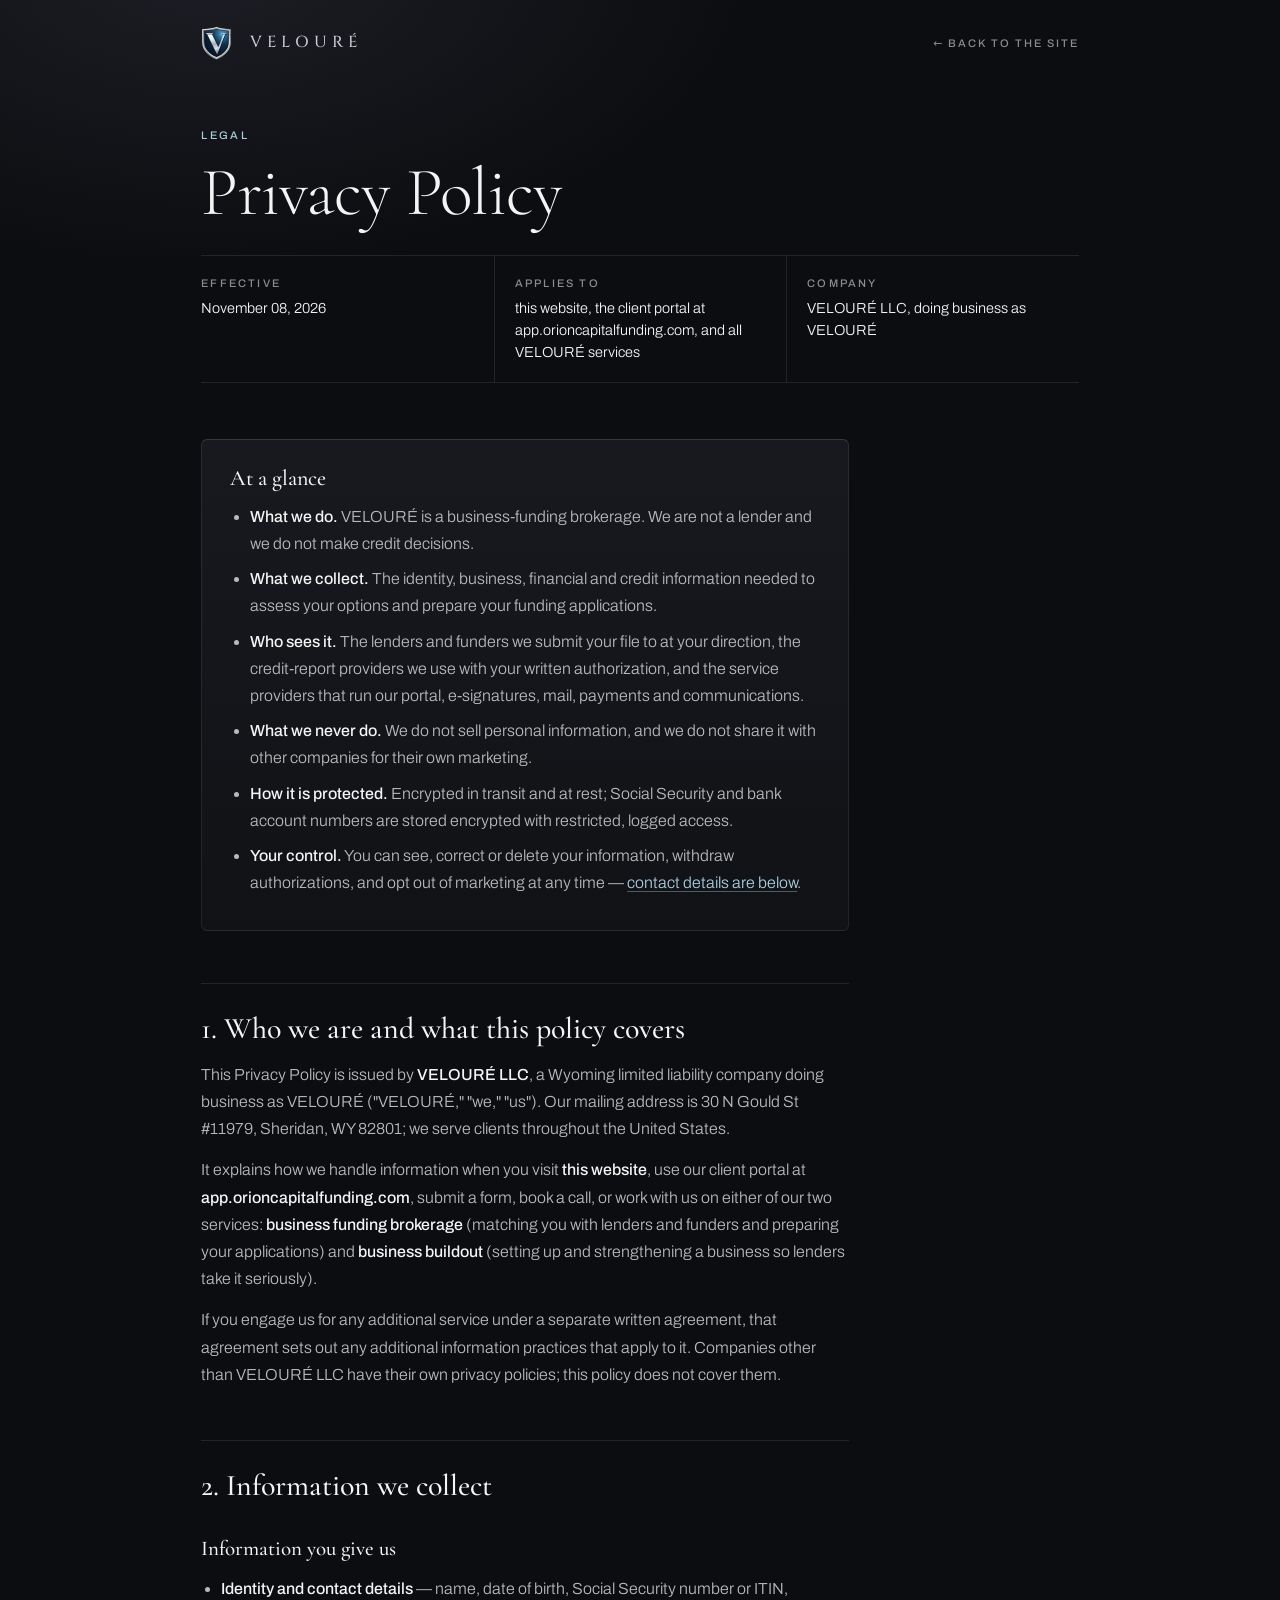
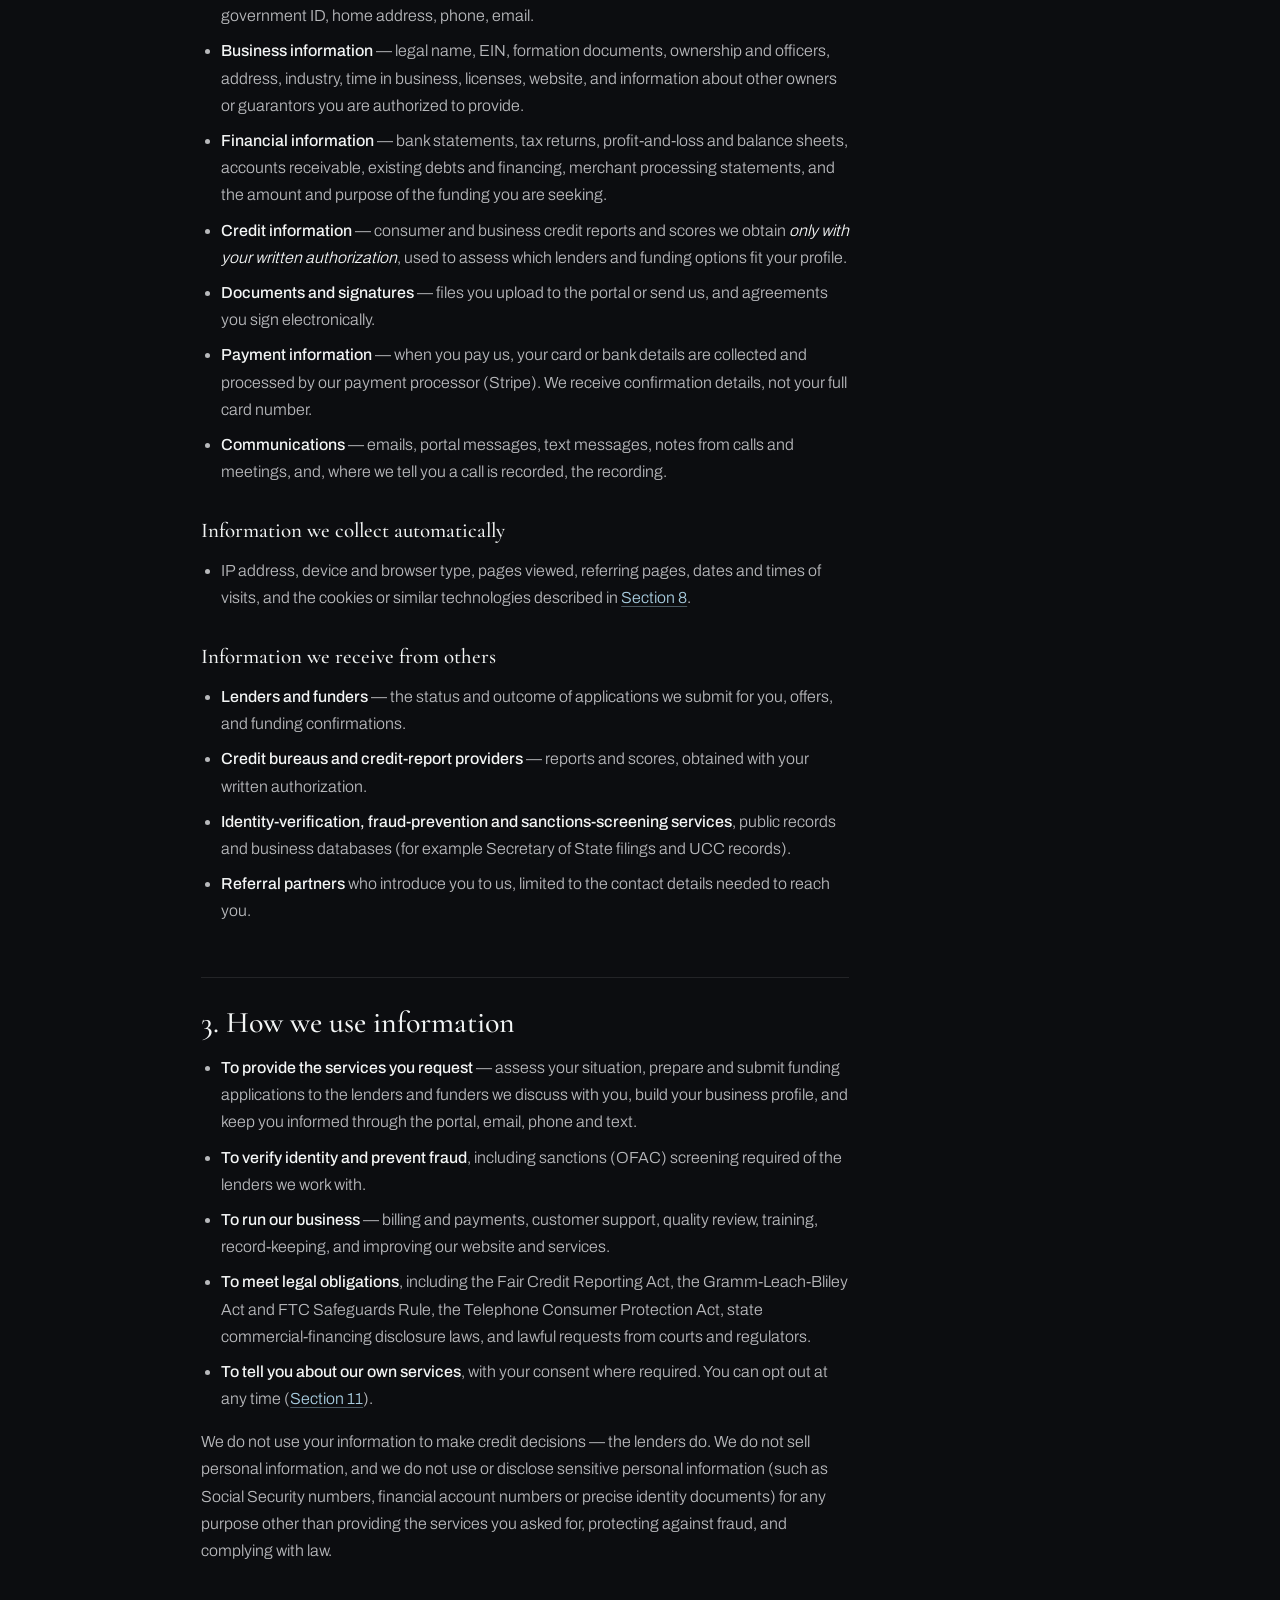
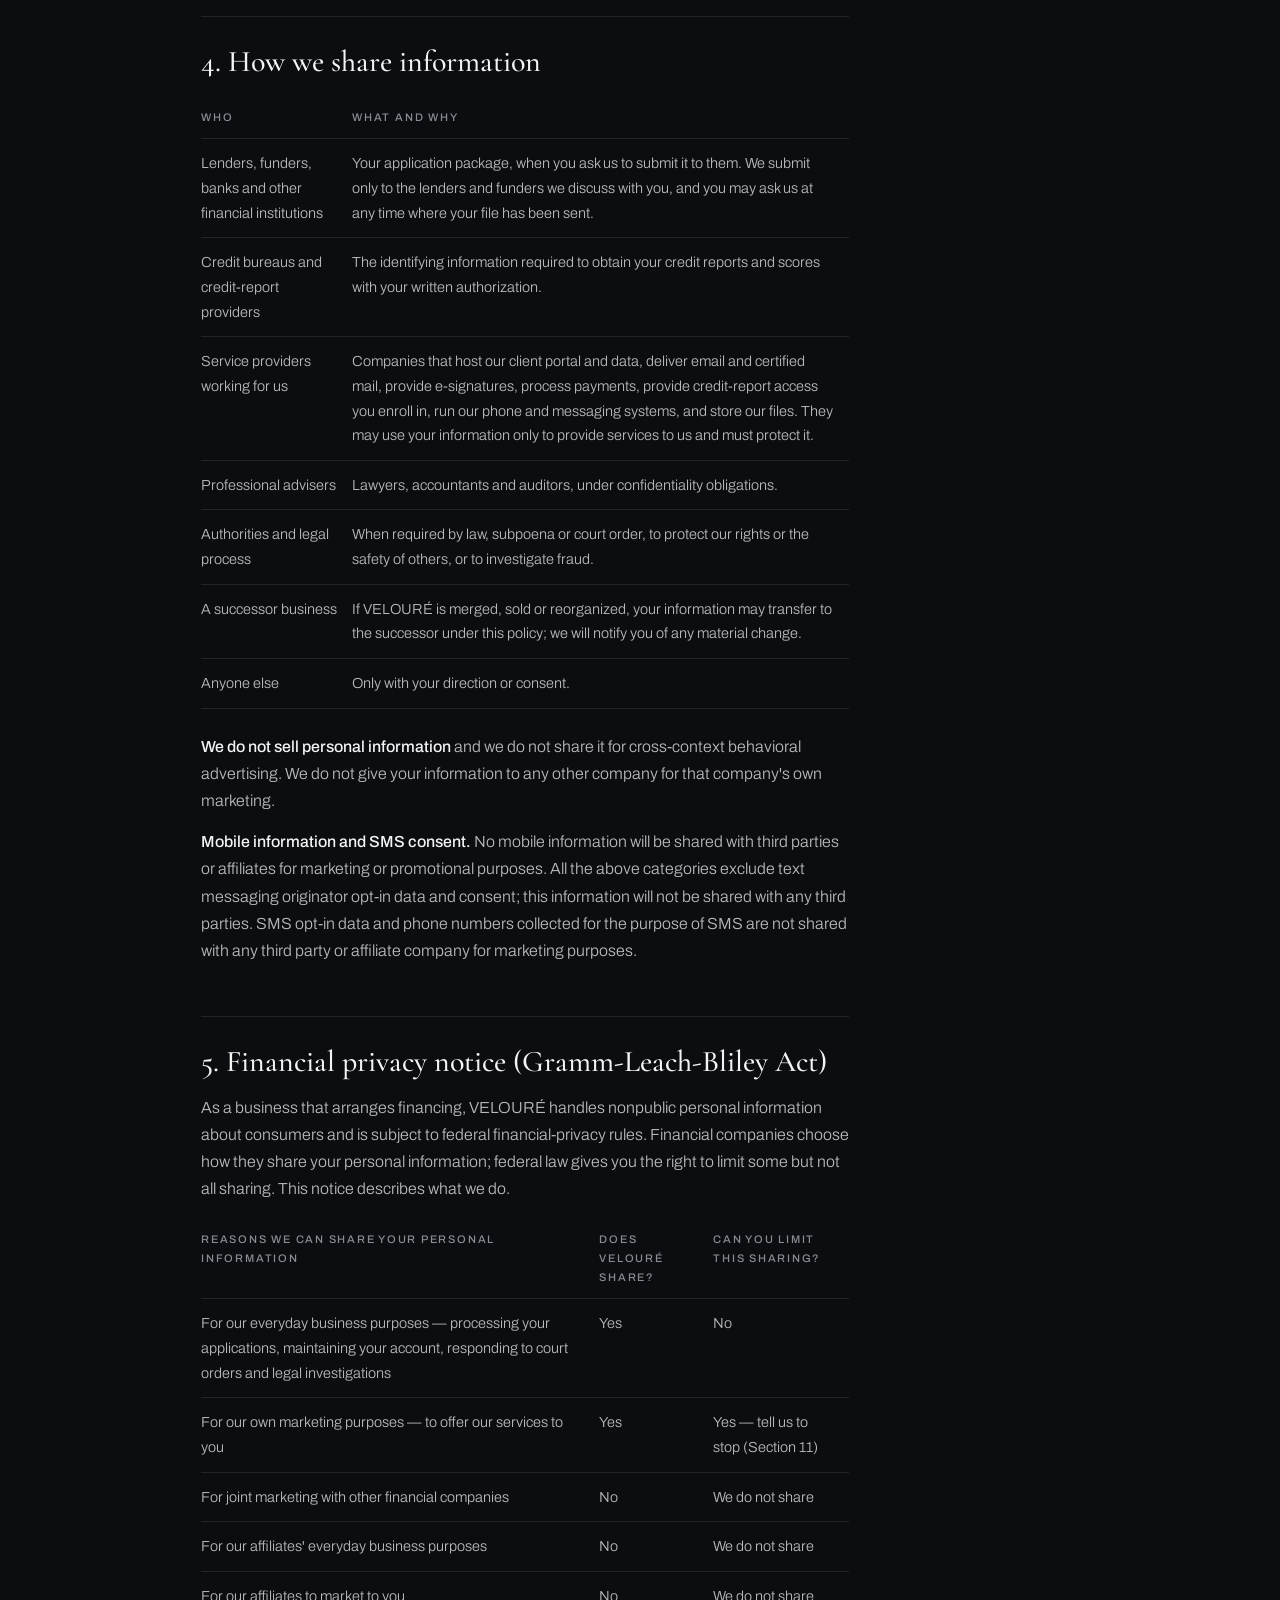
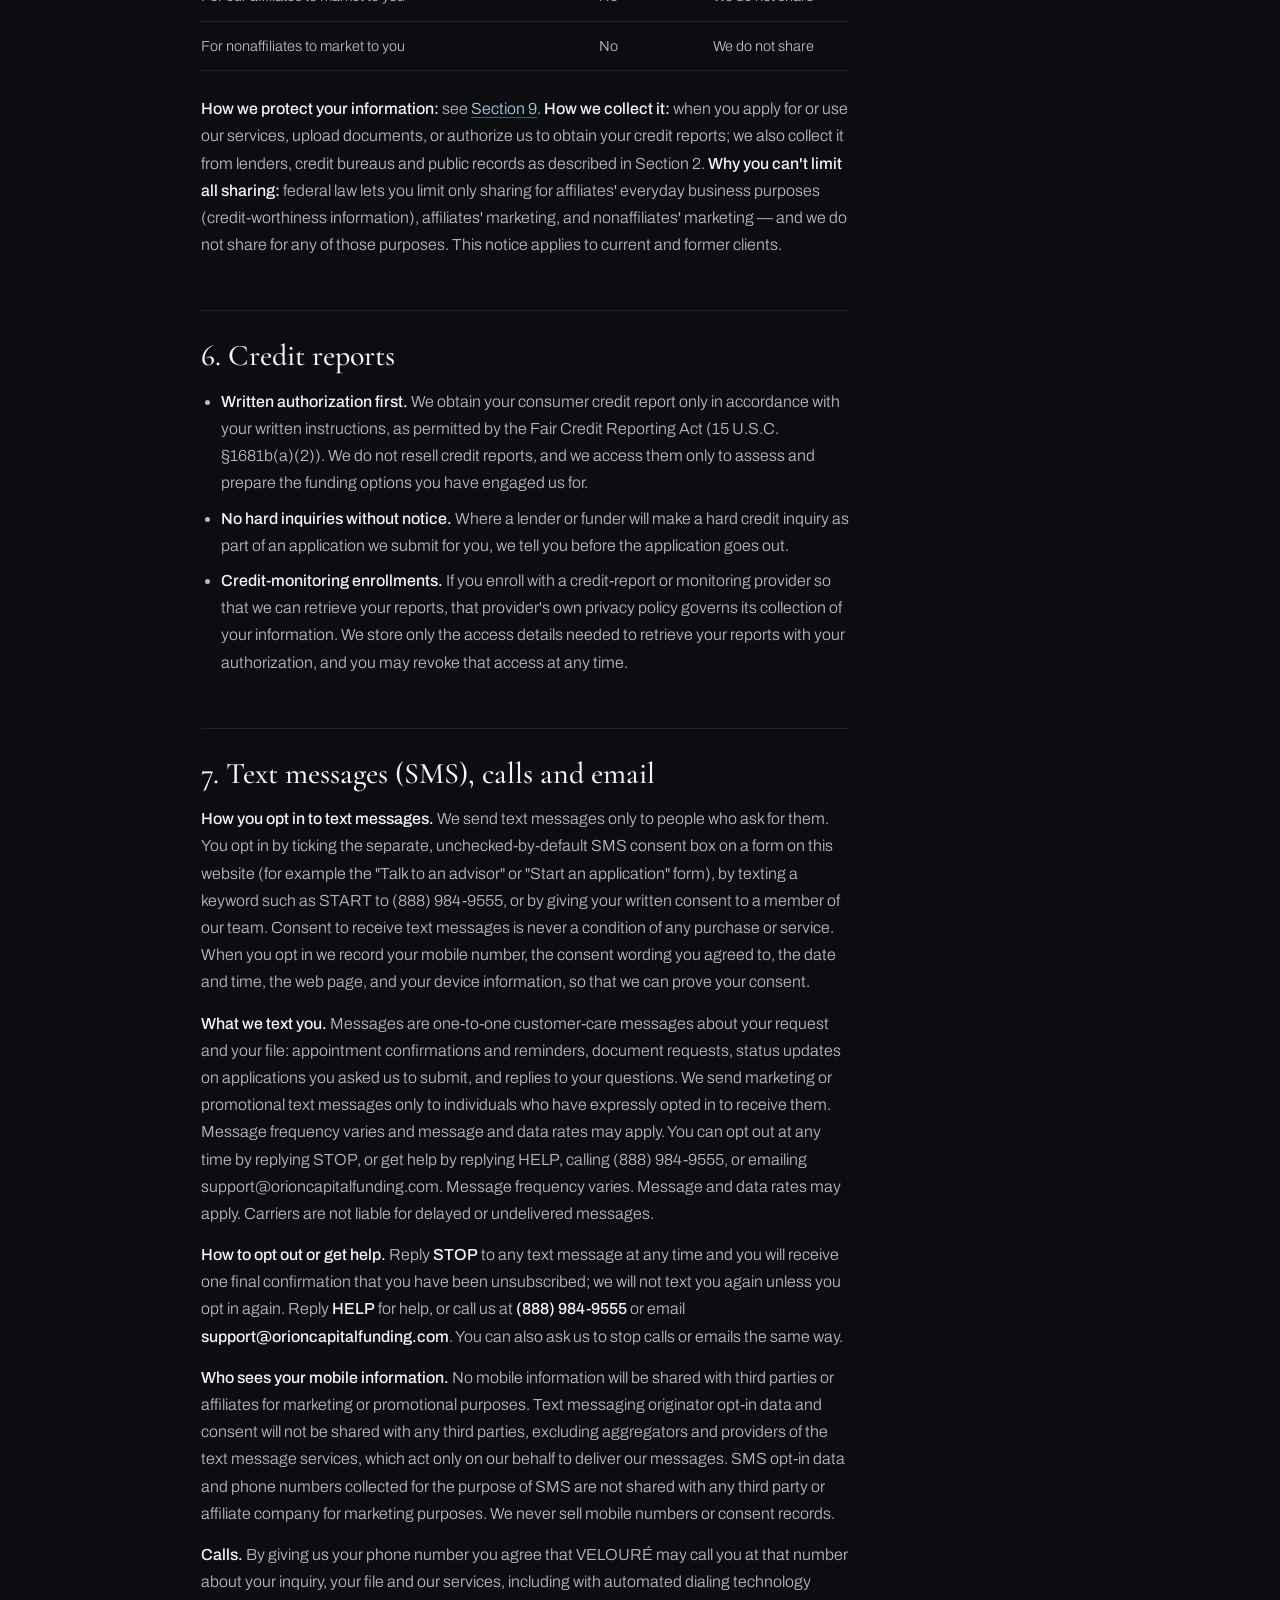
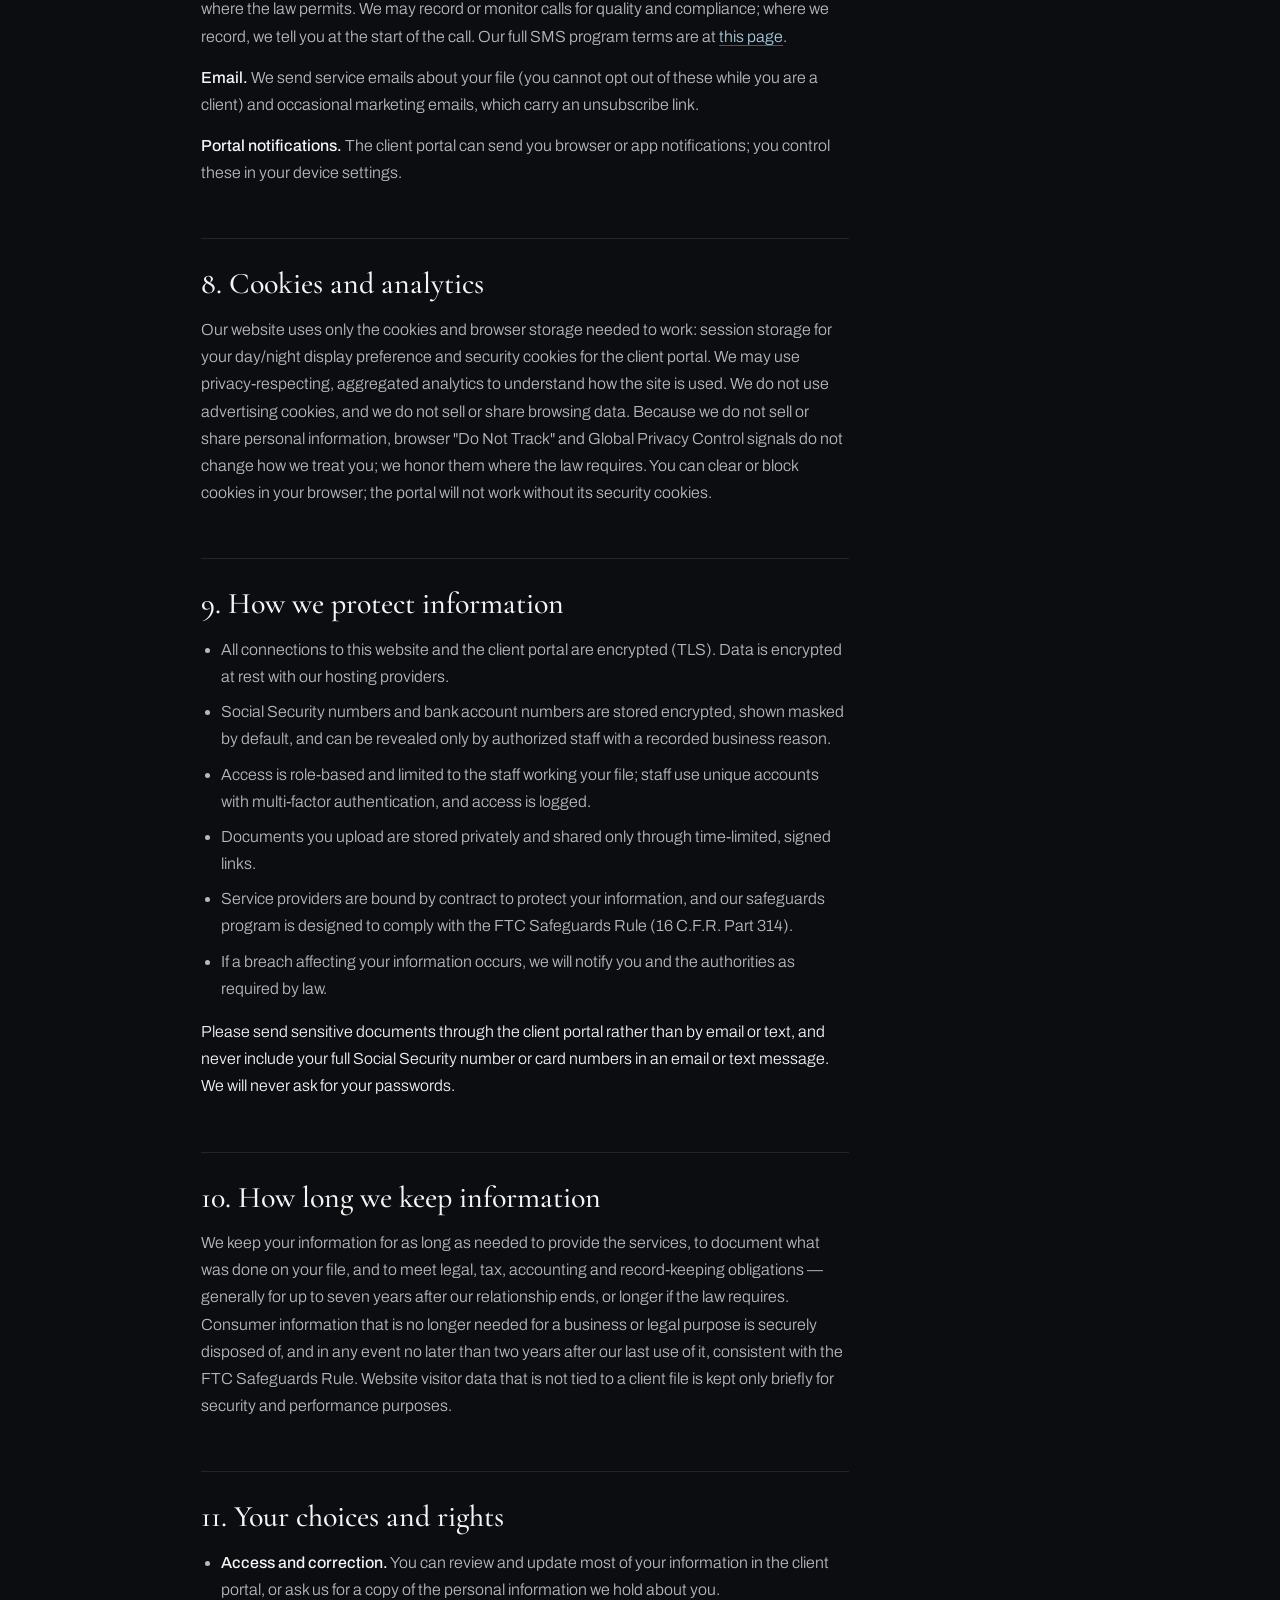
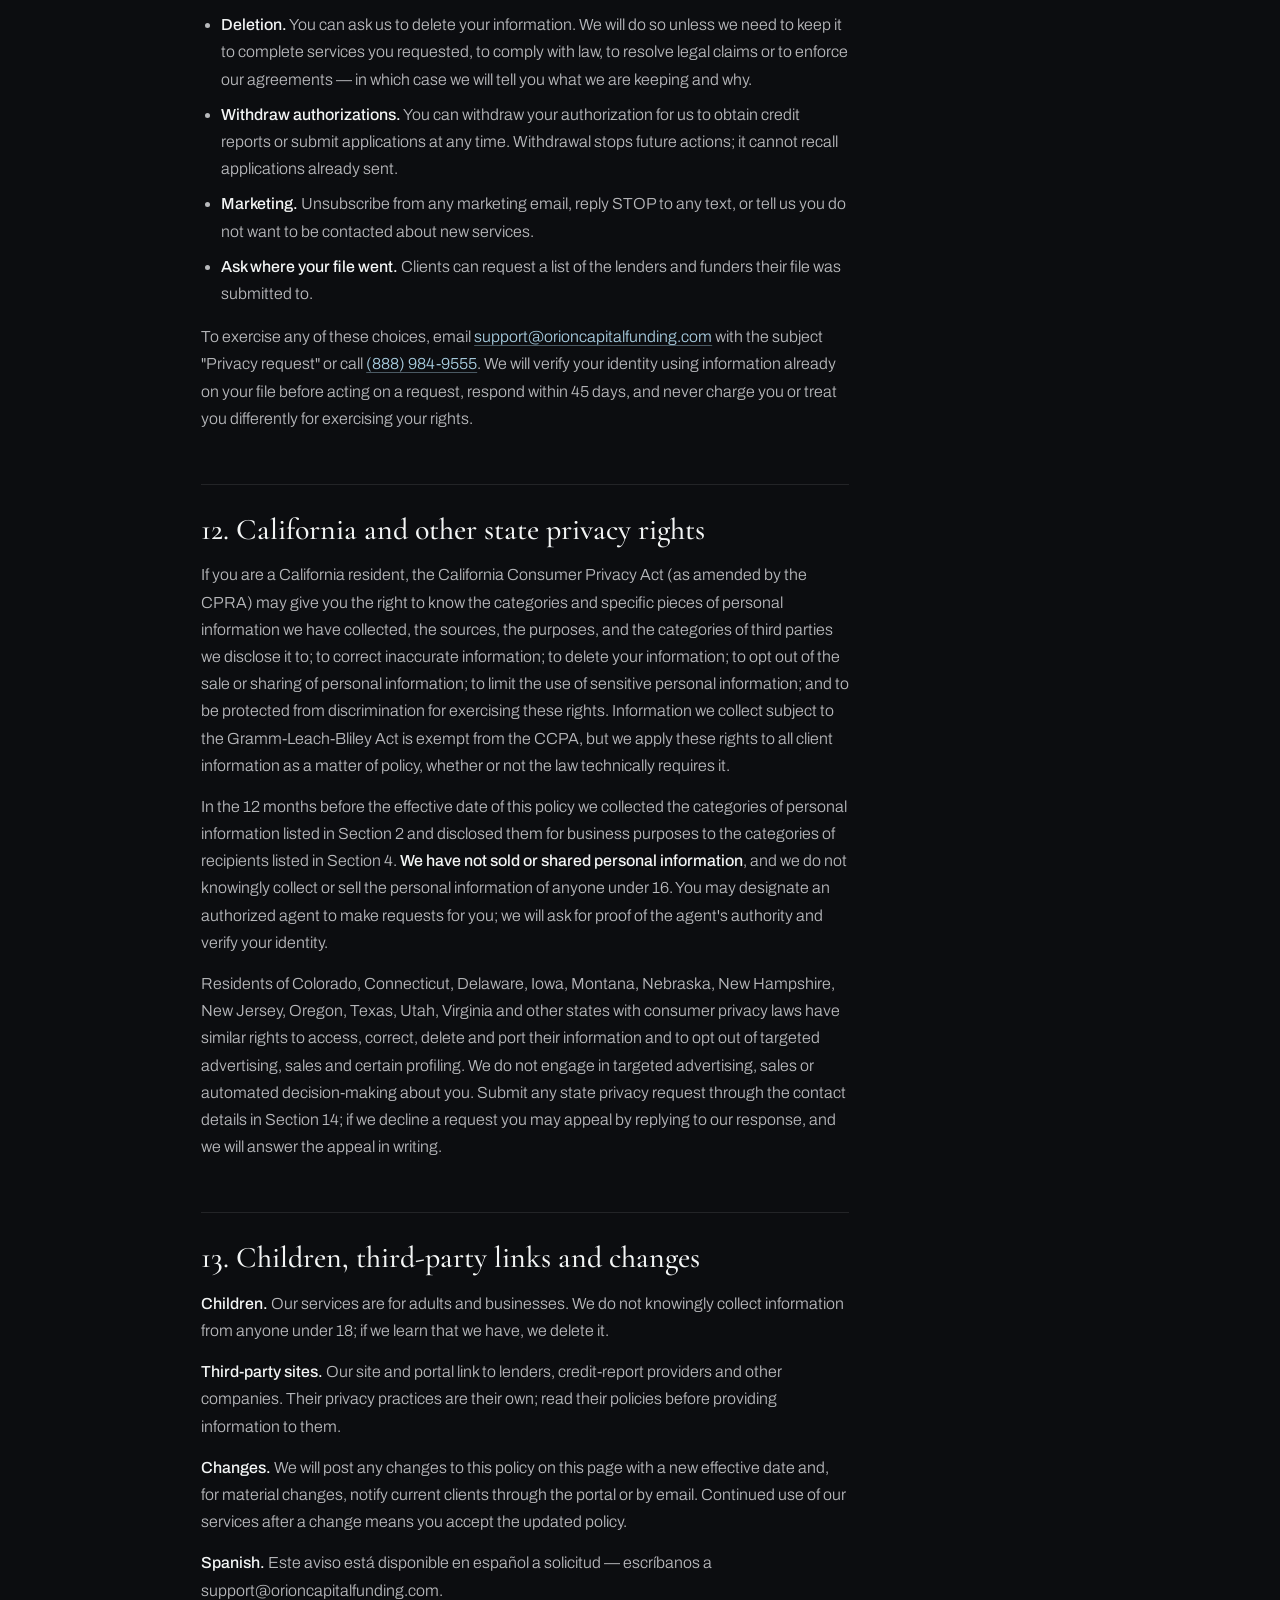
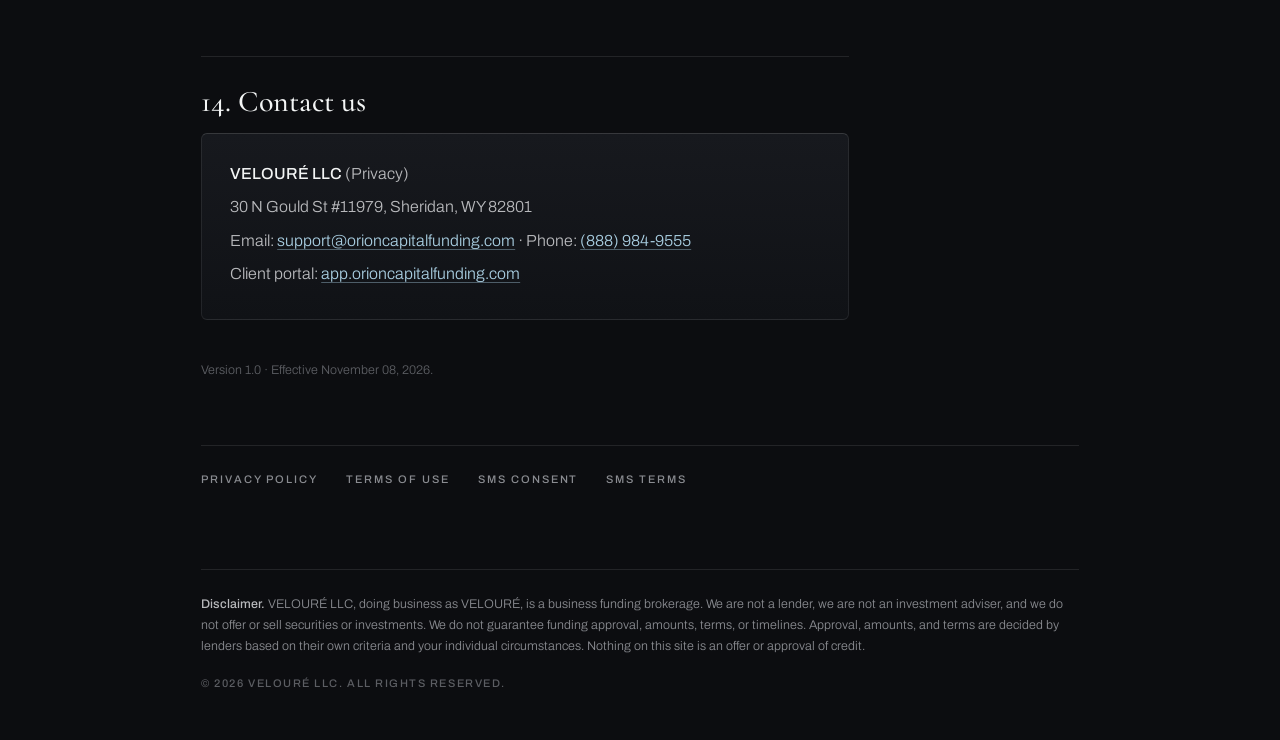
==== privacy-policy/index.html @ 5ac9c854 "VELOURÉ site: velvet & chrome build, 3D shield, legal pages" ====
<!DOCTYPE html>
<html lang="en">
<head>
<meta charset="utf-8">
<meta name="viewport" content="width=device-width, initial-scale=1">
<title>Privacy Policy | VELOURÉ</title>
<meta name="description" content="How VELOURÉ LLC collects, uses, shares and protects your information.">
<meta name="robots" content="index, follow">
<meta name="theme-color" content="#0C0D10">
<link rel="icon" href="../assets/mark.svg" type="image/svg+xml">
<link rel="icon" href="../assets/favicon-32.png" type="image/png" sizes="32x32">
<link rel="apple-touch-icon" href="../assets/apple-touch-icon.png">
<link rel="stylesheet" href="../tokens.css">
<link rel="stylesheet" href="../legal.css">
</head>
<body>
<a class="skip" href="#main">Skip to content</a>
<div class="bg" aria-hidden="true"></div>
<nav class="nav" aria-label="Primary">
  <a href="../" class="brand" aria-label="VELOURÉ home"><img class="mark" src="../assets/mark.svg" alt="" width="34" height="37"><span class="wm">VELOURÉ</span></a>
  <a class="back" href="../">← Back to the site</a>
</nav>
<main id="main">
  <header class="legal-head">
    <div class="lab">Legal</div>
    <h1>Privacy Policy</h1>
    <dl class="meta-row">
      <div><dt>Effective</dt><dd>November 08, 2026</dd></div>
      <div><dt>Applies to</dt><dd>this website, the client portal at app.orioncapitalfunding.com, and all VELOURÉ services</dd></div>
      <div><dt>Company</dt><dd>VELOURÉ LLC, doing business as VELOURÉ</dd></div>
    </dl>
  </header>
  <article class="legal">
<div class="glance">
      <h2>At a glance</h2>
      <ul>
        <li><strong>What we do.</strong> VELOURÉ is a business-funding brokerage. We are not a lender and we do not make credit decisions.</li>
        <li><strong>What we collect.</strong> The identity, business, financial and credit information needed to assess your options and prepare your funding applications.</li>
        <li><strong>Who sees it.</strong> The lenders and funders we submit your file to at your direction, the credit-report providers we use with your written authorization, and the service providers that run our portal, e-signatures, mail, payments and communications.</li>
        <li><strong>What we never do.</strong> We do not sell personal information, and we do not share it with other companies for their own marketing.</li>
        <li><strong>How it is protected.</strong> Encrypted in transit and at rest; Social Security and bank account numbers are stored encrypted with restricted, logged access.</li>
        <li><strong>Your control.</strong> You can see, correct or delete your information, withdraw authorizations, and opt out of marketing at any time — <a href="#contact">contact details are below</a>.</li>
      </ul>
    </div>

    <h2 id="who">1. Who we are and what this policy covers</h2>
    <p>This Privacy Policy is issued by <strong>VELOURÉ LLC</strong>, a Wyoming limited liability company doing business as VELOURÉ ("VELOURÉ," "we," "us"). Our mailing address is 30 N Gould St #11979, Sheridan, WY 82801; we serve clients throughout the United States.</p>
    <p>It explains how we handle information when you visit <strong>this website</strong>, use our client portal at <strong>app.orioncapitalfunding.com</strong>, submit a form, book a call, or work with us on either of our two services: <strong>business funding brokerage</strong> (matching you with lenders and funders and preparing your applications) and <strong>business buildout</strong> (setting up and strengthening a business so lenders take it seriously).</p>
    <p>If you engage us for any additional service under a separate written agreement, that agreement sets out any additional information practices that apply to it. Companies other than VELOURÉ LLC have their own privacy policies; this policy does not cover them.</p>

    <h2 id="collect">2. Information we collect</h2>
    <h3>Information you give us</h3>
    <ul>
      <li><strong>Identity and contact details</strong> — name, date of birth, Social Security number or ITIN, government ID, home address, phone, email.</li>
      <li><strong>Business information</strong> — legal name, EIN, formation documents, ownership and officers, address, industry, time in business, licenses, website, and information about other owners or guarantors you are authorized to provide.</li>
      <li><strong>Financial information</strong> — bank statements, tax returns, profit-and-loss and balance sheets, accounts receivable, existing debts and financing, merchant processing statements, and the amount and purpose of the funding you are seeking.</li>
      <li><strong>Credit information</strong> — consumer and business credit reports and scores we obtain <em>only with your written authorization</em>, used to assess which lenders and funding options fit your profile.</li>
      <li><strong>Documents and signatures</strong> — files you upload to the portal or send us, and agreements you sign electronically.</li>
      <li><strong>Payment information</strong> — when you pay us, your card or bank details are collected and processed by our payment processor (Stripe). We receive confirmation details, not your full card number.</li>
      <li><strong>Communications</strong> — emails, portal messages, text messages, notes from calls and meetings, and, where we tell you a call is recorded, the recording.</li>
    </ul>
    <h3>Information we collect automatically</h3>
    <ul>
      <li>IP address, device and browser type, pages viewed, referring pages, dates and times of visits, and the cookies or similar technologies described in <a href="#cookies">Section 8</a>.</li>
    </ul>
    <h3>Information we receive from others</h3>
    <ul>
      <li><strong>Lenders and funders</strong> — the status and outcome of applications we submit for you, offers, and funding confirmations.</li>
      <li><strong>Credit bureaus and credit-report providers</strong> — reports and scores, obtained with your written authorization.</li>
      <li><strong>Identity-verification, fraud-prevention and sanctions-screening services</strong>, public records and business databases (for example Secretary of State filings and UCC records).</li>
      <li><strong>Referral partners</strong> who introduce you to us, limited to the contact details needed to reach you.</li>
    </ul>

    <h2 id="use">3. How we use information</h2>
    <ul>
      <li><strong>To provide the services you request</strong> — assess your situation, prepare and submit funding applications to the lenders and funders we discuss with you, build your business profile, and keep you informed through the portal, email, phone and text.</li>
      <li><strong>To verify identity and prevent fraud</strong>, including sanctions (OFAC) screening required of the lenders we work with.</li>
      <li><strong>To run our business</strong> — billing and payments, customer support, quality review, training, record-keeping, and improving our website and services.</li>
      <li><strong>To meet legal obligations</strong>, including the Fair Credit Reporting Act, the Gramm-Leach-Bliley Act and FTC Safeguards Rule, the Telephone Consumer Protection Act, state commercial-financing disclosure laws, and lawful requests from courts and regulators.</li>
      <li><strong>To tell you about our own services</strong>, with your consent where required. You can opt out at any time (<a href="#rights">Section 11</a>).</li>
    </ul>
    <p>We do not use your information to make credit decisions — the lenders do. We do not sell personal information, and we do not use or disclose sensitive personal information (such as Social Security numbers, financial account numbers or precise identity documents) for any purpose other than providing the services you asked for, protecting against fraud, and complying with law.</p>

    <h2 id="share">4. How we share information</h2>
    <table>
      <thead><tr><th>Who</th><th>What and why</th></tr></thead>
      <tbody>
        <tr><td>Lenders, funders, banks and other financial institutions</td><td>Your application package, when you ask us to submit it to them. We submit only to the lenders and funders we discuss with you, and you may ask us at any time where your file has been sent.</td></tr>
        <tr><td>Credit bureaus and credit-report providers</td><td>The identifying information required to obtain your credit reports and scores with your written authorization.</td></tr>
        <tr><td>Service providers working for us</td><td>Companies that host our client portal and data, deliver email and certified mail, provide e-signatures, process payments, provide credit-report access you enroll in, run our phone and messaging systems, and store our files. They may use your information only to provide services to us and must protect it.</td></tr>
        <tr><td>Professional advisers</td><td>Lawyers, accountants and auditors, under confidentiality obligations.</td></tr>
        <tr><td>Authorities and legal process</td><td>When required by law, subpoena or court order, to protect our rights or the safety of others, or to investigate fraud.</td></tr>
        <tr><td>A successor business</td><td>If VELOURÉ is merged, sold or reorganized, your information may transfer to the successor under this policy; we will notify you of any material change.</td></tr>
        <tr><td>Anyone else</td><td>Only with your direction or consent.</td></tr>
      </tbody>
    </table>
    <p><strong>We do not sell personal information</strong> and we do not share it for cross-context behavioral advertising. We do not give your information to any other company for that company's own marketing.</p>
    <p id="mobile-sharing"><strong>Mobile information and SMS consent.</strong> No mobile information will be shared with third parties or affiliates for marketing or promotional purposes. All the above categories exclude text messaging originator opt-in data and consent; this information will not be shared with any third parties. SMS opt-in data and phone numbers collected for the purpose of SMS are not shared with any third party or affiliate company for marketing purposes.</p>

    <h2 id="glba">5. Financial privacy notice (Gramm-Leach-Bliley Act)</h2>
    <p>As a business that arranges financing, VELOURÉ handles nonpublic personal information about consumers and is subject to federal financial-privacy rules. Financial companies choose how they share your personal information; federal law gives you the right to limit some but not all sharing. This notice describes what we do.</p>
    <table>
      <thead><tr><th>Reasons we can share your personal information</th><th>Does VELOURÉ share?</th><th>Can you limit this sharing?</th></tr></thead>
      <tbody>
        <tr><td>For our everyday business purposes — processing your applications, maintaining your account, responding to court orders and legal investigations</td><td>Yes</td><td>No</td></tr>
        <tr><td>For our own marketing purposes — to offer our services to you</td><td>Yes</td><td>Yes — tell us to stop (Section 11)</td></tr>
        <tr><td>For joint marketing with other financial companies</td><td>No</td><td>We do not share</td></tr>
        <tr><td>For our affiliates' everyday business purposes</td><td>No</td><td>We do not share</td></tr>
        <tr><td>For our affiliates to market to you</td><td>No</td><td>We do not share</td></tr>
        <tr><td>For nonaffiliates to market to you</td><td>No</td><td>We do not share</td></tr>
      </tbody>
    </table>
    <p><strong>How we protect your information:</strong> see <a href="#security">Section 9</a>. <strong>How we collect it:</strong> when you apply for or use our services, upload documents, or authorize us to obtain your credit reports; we also collect it from lenders, credit bureaus and public records as described in Section 2. <strong>Why you can't limit all sharing:</strong> federal law lets you limit only sharing for affiliates' everyday business purposes (credit-worthiness information), affiliates' marketing, and nonaffiliates' marketing — and we do not share for any of those purposes. This notice applies to current and former clients.</p>

    <h2 id="credit">6. Credit reports</h2>
    <ul>
      <li><strong>Written authorization first.</strong> We obtain your consumer credit report only in accordance with your written instructions, as permitted by the Fair Credit Reporting Act (15 U.S.C. §1681b(a)(2)). We do not resell credit reports, and we access them only to assess and prepare the funding options you have engaged us for.</li>
      <li><strong>No hard inquiries without notice.</strong> Where a lender or funder will make a hard credit inquiry as part of an application we submit for you, we tell you before the application goes out.</li>
      <li><strong>Credit-monitoring enrollments.</strong> If you enroll with a credit-report or monitoring provider so that we can retrieve your reports, that provider's own privacy policy governs its collection of your information. We store only the access details needed to retrieve your reports with your authorization, and you may revoke that access at any time.</li>
    </ul>

    <h2 id="contact-consent">7. Text messages (SMS), calls and email</h2>
    <p><strong>How you opt in to text messages.</strong> We send text messages only to people who ask for them. You opt in by ticking the separate, unchecked-by-default SMS consent box on a form on this website (for example the "Talk to an advisor" or "Start an application" form), by texting a keyword such as START to (888) 984-9555, or by giving your written consent to a member of our team. Consent to receive text messages is never a condition of any purchase or service. When you opt in we record your mobile number, the consent wording you agreed to, the date and time, the web page, and your device information, so that we can prove your consent.</p>
    <p><strong>What we text you.</strong> Messages are one-to-one customer-care messages about your request and your file: appointment confirmations and reminders, document requests, status updates on applications you asked us to submit, and replies to your questions. We send marketing or promotional text messages only to individuals who have expressly opted in to receive them. Message frequency varies and message and data rates may apply. You can opt out at any time by replying STOP, or get help by replying HELP, calling (888) 984-9555, or emailing support@orioncapitalfunding.com. Message frequency varies. Message and data rates may apply. Carriers are not liable for delayed or undelivered messages.</p>
    <p><strong>How to opt out or get help.</strong> Reply <strong>STOP</strong> to any text message at any time and you will receive one final confirmation that you have been unsubscribed; we will not text you again unless you opt in again. Reply <strong>HELP</strong> for help, or call us at <strong>(888) 984-9555</strong> or email <strong>support@orioncapitalfunding.com</strong>. You can also ask us to stop calls or emails the same way.</p>
    <p><strong>Who sees your mobile information.</strong> No mobile information will be shared with third parties or affiliates for marketing or promotional purposes. Text messaging originator opt-in data and consent will not be shared with any third parties, excluding aggregators and providers of the text message services, which act only on our behalf to deliver our messages. SMS opt-in data and phone numbers collected for the purpose of SMS are not shared with any third party or affiliate company for marketing purposes. We never sell mobile numbers or consent records.</p>
    <p><strong>Calls.</strong> By giving us your phone number you agree that VELOURÉ may call you at that number about your inquiry, your file and our services, including with automated dialing technology where the law permits. We may record or monitor calls for quality and compliance; where we record, we tell you at the start of the call. Our full SMS program terms are at <a href="../sms-terms/">this page</a>.</p>
    <p><strong>Email.</strong> We send service emails about your file (you cannot opt out of these while you are a client) and occasional marketing emails, which carry an unsubscribe link.</p>
    <p><strong>Portal notifications.</strong> The client portal can send you browser or app notifications; you control these in your device settings.</p>

    <h2 id="cookies">8. Cookies and analytics</h2>
    <p>Our website uses only the cookies and browser storage needed to work: session storage for your day/night display preference and security cookies for the client portal. We may use privacy-respecting, aggregated analytics to understand how the site is used. We do not use advertising cookies, and we do not sell or share browsing data. Because we do not sell or share personal information, browser "Do Not Track" and Global Privacy Control signals do not change how we treat you; we honor them where the law requires. You can clear or block cookies in your browser; the portal will not work without its security cookies.</p>

    <h2 id="security">9. How we protect information</h2>
    <ul>
      <li>All connections to this website and the client portal are encrypted (TLS). Data is encrypted at rest with our hosting providers.</li>
      <li>Social Security numbers and bank account numbers are stored encrypted, shown masked by default, and can be revealed only by authorized staff with a recorded business reason.</li>
      <li>Access is role-based and limited to the staff working your file; staff use unique accounts with multi-factor authentication, and access is logged.</li>
      <li>Documents you upload are stored privately and shared only through time-limited, signed links.</li>
      <li>Service providers are bound by contract to protect your information, and our safeguards program is designed to comply with the FTC Safeguards Rule (16 C.F.R. Part 314).</li>
      <li>If a breach affecting your information occurs, we will notify you and the authorities as required by law.</li>
    </ul>
    <div class="note">Please send sensitive documents through the client portal rather than by email or text, and never include your full Social Security number or card numbers in an email or text message. We will never ask for your passwords.</div>

    <h2 id="retention">10. How long we keep information</h2>
    <p>We keep your information for as long as needed to provide the services, to document what was done on your file, and to meet legal, tax, accounting and record-keeping obligations — generally for up to seven years after our relationship ends, or longer if the law requires. Consumer information that is no longer needed for a business or legal purpose is securely disposed of, and in any event no later than two years after our last use of it, consistent with the FTC Safeguards Rule. Website visitor data that is not tied to a client file is kept only briefly for security and performance purposes.</p>

    <h2 id="rights">11. Your choices and rights</h2>
    <ul>
      <li><strong>Access and correction.</strong> You can review and update most of your information in the client portal, or ask us for a copy of the personal information we hold about you.</li>
      <li><strong>Deletion.</strong> You can ask us to delete your information. We will do so unless we need to keep it to complete services you requested, to comply with law, to resolve legal claims or to enforce our agreements — in which case we will tell you what we are keeping and why.</li>
      <li><strong>Withdraw authorizations.</strong> You can withdraw your authorization for us to obtain credit reports or submit applications at any time. Withdrawal stops future actions; it cannot recall applications already sent.</li>
      <li><strong>Marketing.</strong> Unsubscribe from any marketing email, reply STOP to any text, or tell us you do not want to be contacted about new services.</li>
      <li><strong>Ask where your file went.</strong> Clients can request a list of the lenders and funders their file was submitted to.</li>
    </ul>
    <p>To exercise any of these choices, email <a href="mailto:support@orioncapitalfunding.com">support@orioncapitalfunding.com</a> with the subject "Privacy request" or call <a href="tel:+18889849555">(888) 984-9555</a>. We will verify your identity using information already on your file before acting on a request, respond within 45 days, and never charge you or treat you differently for exercising your rights.</p>

    <h2 id="california">12. California and other state privacy rights</h2>
    <p>If you are a California resident, the California Consumer Privacy Act (as amended by the CPRA) may give you the right to know the categories and specific pieces of personal information we have collected, the sources, the purposes, and the categories of third parties we disclose it to; to correct inaccurate information; to delete your information; to opt out of the sale or sharing of personal information; to limit the use of sensitive personal information; and to be protected from discrimination for exercising these rights. Information we collect subject to the Gramm-Leach-Bliley Act is exempt from the CCPA, but we apply these rights to all client information as a matter of policy, whether or not the law technically requires it.</p>
    <p>In the 12 months before the effective date of this policy we collected the categories of personal information listed in Section 2 and disclosed them for business purposes to the categories of recipients listed in Section 4. <strong>We have not sold or shared personal information</strong>, and we do not knowingly collect or sell the personal information of anyone under 16. You may designate an authorized agent to make requests for you; we will ask for proof of the agent's authority and verify your identity.</p>
    <p>Residents of Colorado, Connecticut, Delaware, Iowa, Montana, Nebraska, New Hampshire, New Jersey, Oregon, Texas, Utah, Virginia and other states with consumer privacy laws have similar rights to access, correct, delete and port their information and to opt out of targeted advertising, sales and certain profiling. We do not engage in targeted advertising, sales or automated decision-making about you. Submit any state privacy request through the contact details in Section 14; if we decline a request you may appeal by replying to our response, and we will answer the appeal in writing.</p>

    <h2 id="other">13. Children, third-party links and changes</h2>
    <p><strong>Children.</strong> Our services are for adults and businesses. We do not knowingly collect information from anyone under 18; if we learn that we have, we delete it.</p>
    <p><strong>Third-party sites.</strong> Our site and portal link to lenders, credit-report providers and other companies. Their privacy practices are their own; read their policies before providing information to them.</p>
    <p><strong>Changes.</strong> We will post any changes to this policy on this page with a new effective date and, for material changes, notify current clients through the portal or by email. Continued use of our services after a change means you accept the updated policy.</p>
    <p><strong>Spanish.</strong> Este aviso está disponible en español a solicitud — escríbanos a support@orioncapitalfunding.com.</p>

    <h2 id="contact">14. Contact us</h2>
    <div class="card">
      <p><strong>VELOURÉ LLC</strong> (Privacy)</p>
      <p>30 N Gould St #11979, Sheridan, WY 82801</p>
      <p>Email: <a href="mailto:support@orioncapitalfunding.com">support@orioncapitalfunding.com</a> · Phone: <a href="tel:+18889849555">(888) 984-9555</a></p>
      <p>Client portal: <a href="https://app.orioncapitalfunding.com">app.orioncapitalfunding.com</a></p>
    </div>
    <p class="meta">Version 1.0 · Effective November 08, 2026.</p>
  </article>
  <nav class="legal-links" aria-label="Legal pages">
    <a href="../privacy-policy/">Privacy policy</a><a href="../terms/">Terms of use</a><a href="../sms-consent/">SMS consent</a><a href="../sms-terms/">SMS terms</a>
  </nav>
</main>
<footer>
  <p class="disclaimer"><b>Disclaimer.</b> VELOURÉ LLC, doing business as VELOURÉ, is a business funding brokerage. We are not a lender, we are not an investment adviser, and we do not offer or sell securities or investments. We do not guarantee funding approval, amounts, terms, or timelines. Approval, amounts, and terms are decided by lenders based on their own criteria and your individual circumstances. Nothing on this site is an offer or approval of credit.</p>
  <p class="copy">© 2026 VELOURÉ LLC. All rights reserved.</p>
</footer>
</body>
</html>
---- tokens.css ----
/* VELOURÉ — brand tokens. Source of truth for colour: the Lovable build ("Screenshot Perfect"), which
   took black / sky-blue / silver / white from the shield logo. Values sampled from the 2026-11-07 Lovable
   recording and the brand board, then rounded. Type tokens are placeholders until the style reference lands. */
:root {
  /* surfaces */
  --bg: #0C0D10;            /* page — Lovable's near-black (sampled #0E0F12 / #090B0B) */
  --bg-2: #111215;          /* nav bar / raised plates */
  --bg-3: #16181C;          /* hover surfaces */
  --plate: rgba(255,255,255,.035);
  --plate-2: rgba(255,255,255,.06);
  --rule: rgba(243,245,245,.10);
  --rule-strong: rgba(243,245,245,.18);

  /* ink */
  --ink: #F3F5F5;           /* headlines, primary text (Lovable headline #F3F5F5) */
  --ink-2: #B8B9BC;         /* body / lede (Lovable lede #B8B9BC) */
  --muted: #8A8C91;         /* labels (Lovable nav links #A5A6A9 / #77787B) */
  --faint: #5C5E63;         /* placeholders, mount hints */

  /* accent — the one colour: sky blue from the logo */
  --blue: #A8CDE0;          /* brand board #A6CADD · Lovable badge #ADD1DF */
  --blue-bright: #CFE6F2;   /* highlights on dark */
  --blue-deep: #2A6E9F;     /* shield face mid tone — large fills only */
  --blue-ink: #0F3352;      /* shield navy — text on blue */
  --blue-line: rgba(168,205,224,.40);
  --blue-soft: rgba(168,205,224,.10);

  /* metal */
  --silver: #C9CDD3;
  --silver-2: #8A9099;
  --silver-grad: linear-gradient(100deg, #F4F5F7 0%, #AEB4BD 38%, #F0F1F3 62%, #8A9099 100%);

  /* status */
  --ok: #7FD3A6;
  --err: #F08A8A;

  /* layout */
  --nav-h: 72px;
  --gutter: clamp(20px, 4vw, 64px);
  --max: 1480px;
  --ease: cubic-bezier(.2,.7,.2,1);

  color-scheme: dark;
}
---- legal.css ----
/* VELOURÉ — legal pages (privacy, terms, SMS). Same tokens and type as the site, built for reading. */
@font-face{font-family:'Cormorant Garamond';src:url('assets/fonts/cormorant-var.woff2') format('woff2');font-weight:300 700;font-style:normal;font-display:swap}
@font-face{font-family:'Archivo';src:url('assets/fonts/archivo-var.woff2') format('woff2');font-weight:100 900;font-stretch:62% 125%;font-style:normal;font-display:swap}
@font-face{font-family:'Cinzel';src:url('assets/fonts/cinzel-500.woff2') format('woff2');font-weight:500;font-display:swap}
:root{--serif:'Cormorant Garamond',Georgia,serif;--sans:'Archivo',system-ui,sans-serif;--wm:'Cinzel',var(--serif)}
*{box-sizing:border-box}
html{scroll-behavior:smooth}
body{margin:0;background:var(--bg);color:var(--ink);font-family:var(--sans);font-weight:300;font-size:16px;line-height:1.7;-webkit-font-smoothing:antialiased}
a{color:var(--blue);text-decoration:underline;text-underline-offset:3px;text-decoration-color:var(--blue-line)}
a:hover{text-decoration-color:var(--blue)}
:focus-visible{outline:2px solid var(--blue);outline-offset:3px}
.skip{position:absolute;left:-9999px;top:12px;padding:10px 14px;background:var(--blue);color:var(--blue-ink)}
.skip:focus{left:12px}
.bg{position:fixed;inset:0;z-index:0;pointer-events:none;background:radial-gradient(70% 55% at 16% -4%,#1C1E25 0%,rgba(28,30,37,0) 62%),var(--bg)}
.nav,main,footer{position:relative;z-index:1}
.nav{display:flex;align-items:center;justify-content:space-between;gap:20px;max-width:980px;margin:0 auto;padding:26px var(--gutter)}
.brand{display:flex;align-items:center;gap:13px;text-decoration:none}
.brand .mark{height:34px;width:auto;display:block}
.brand .wm{font-family:var(--wm);font-weight:500;font-size:16px;letter-spacing:.3em;padding-left:.3em;color:var(--silver)}
.nav .back{font-family:var(--sans);font-weight:500;font-size:11px;letter-spacing:.18em;text-transform:uppercase;color:var(--muted);text-decoration:none}
.nav .back:hover{color:var(--ink)}
main{max-width:980px;margin:0 auto;padding:40px var(--gutter) 80px}
.lab{font-weight:500;font-size:11px;letter-spacing:.22em;text-transform:uppercase;color:var(--blue)}
.legal-head h1{font-family:var(--serif);font-weight:300;font-size:clamp(40px,6vw,68px);line-height:1;letter-spacing:-.01em;margin:14px 0 28px}
.meta-row{display:grid;grid-template-columns:repeat(3,minmax(0,1fr));gap:0;margin:0 0 56px;border-top:1px solid var(--rule);border-bottom:1px solid var(--rule)}
.meta-row > div{padding:18px 20px 18px 0}
.meta-row > div + div{padding-left:20px;border-left:1px solid var(--rule)}
.meta-row dt{font-weight:500;font-size:11px;letter-spacing:.2em;text-transform:uppercase;color:var(--muted);margin-bottom:6px}
.meta-row dd{margin:0;color:var(--ink);font-size:14.5px;line-height:1.5}
.legal{max-width:72ch}
.legal h2{font-family:var(--serif);font-weight:500;font-size:clamp(24px,2.4vw,30px);line-height:1.15;margin:52px 0 14px;padding-top:28px;border-top:1px solid var(--rule)}
.legal h3{font-family:var(--serif);font-weight:500;font-size:21px;margin:28px 0 8px}
.legal p,.legal li{color:var(--ink-2)}
.legal p{margin:0 0 14px}
.legal ul{padding-left:20px;margin:0 0 16px}
.legal li{margin-bottom:8px}
.legal strong,.legal b{font-weight:500;color:var(--ink)}
.legal em{font-style:italic;color:var(--ink)}
.legal code{font-family:ui-monospace,Menlo,Consolas,monospace;font-size:13px;color:var(--blue-bright);background:rgba(255,255,255,.05);padding:2px 6px;border-radius:3px}
.legal blockquote{margin:16px 0 20px;padding:18px 22px;border-left:2px solid var(--blue);background:rgba(255,255,255,.03);color:var(--ink);font-family:var(--serif);font-size:19px;line-height:1.5}
.legal .glance,.legal .card{background:linear-gradient(180deg,#17191E,#101216);border:1px solid rgba(255,255,255,.08);border-top-color:rgba(255,255,255,.16);border-radius:6px;padding:26px 28px;margin:0 0 28px}
.legal .glance h2{border:0;margin:0 0 12px;padding:0;font-size:22px}
.legal .glance ul{margin:0}
.legal .card p{margin:0 0 6px}
.legal table{width:100%;border-collapse:collapse;margin:16px 0 24px;font-size:14.5px}
.legal th,.legal td{text-align:left;vertical-align:top;padding:12px 14px 12px 0;border-bottom:1px solid var(--rule);color:var(--ink-2)}
.legal th{font-weight:500;font-size:11px;letter-spacing:.16em;text-transform:uppercase;color:var(--muted)}
.legal img{max-width:100%;height:auto;display:block;border:1px solid var(--rule);border-radius:6px;margin:16px 0 24px}
.legal .meta{font-size:12.5px;color:var(--faint);margin-top:40px}
.legal-links{display:flex;flex-wrap:wrap;gap:8px 28px;margin-top:64px;padding-top:24px;border-top:1px solid var(--rule)}
.legal-links a{font-weight:500;font-size:11px;letter-spacing:.18em;text-transform:uppercase;color:var(--muted);text-decoration:none}
.legal-links a:hover{color:var(--ink)}
footer{max-width:980px;margin:0 auto;padding:0 var(--gutter) 48px}
.disclaimer{font-size:12.5px;line-height:1.7;color:var(--muted);border-top:1px solid var(--rule);padding-top:24px;margin:0 0 16px}
.disclaimer b{font-weight:500;color:var(--ink-2)}
.copy{font-size:11px;letter-spacing:.14em;text-transform:uppercase;color:var(--faint);font-weight:500;margin:0}
@media (max-width:720px){
  .meta-row{grid-template-columns:1fr}
  .meta-row > div + div{padding-left:0;border-left:0;border-top:1px solid var(--rule)}
  .legal table,.legal thead,.legal tbody,.legal tr{display:block}
  .legal th{display:none}
  .legal td{display:block;padding:6px 0;border:0}
  .legal tr{padding:10px 0;border-bottom:1px solid var(--rule)}
}
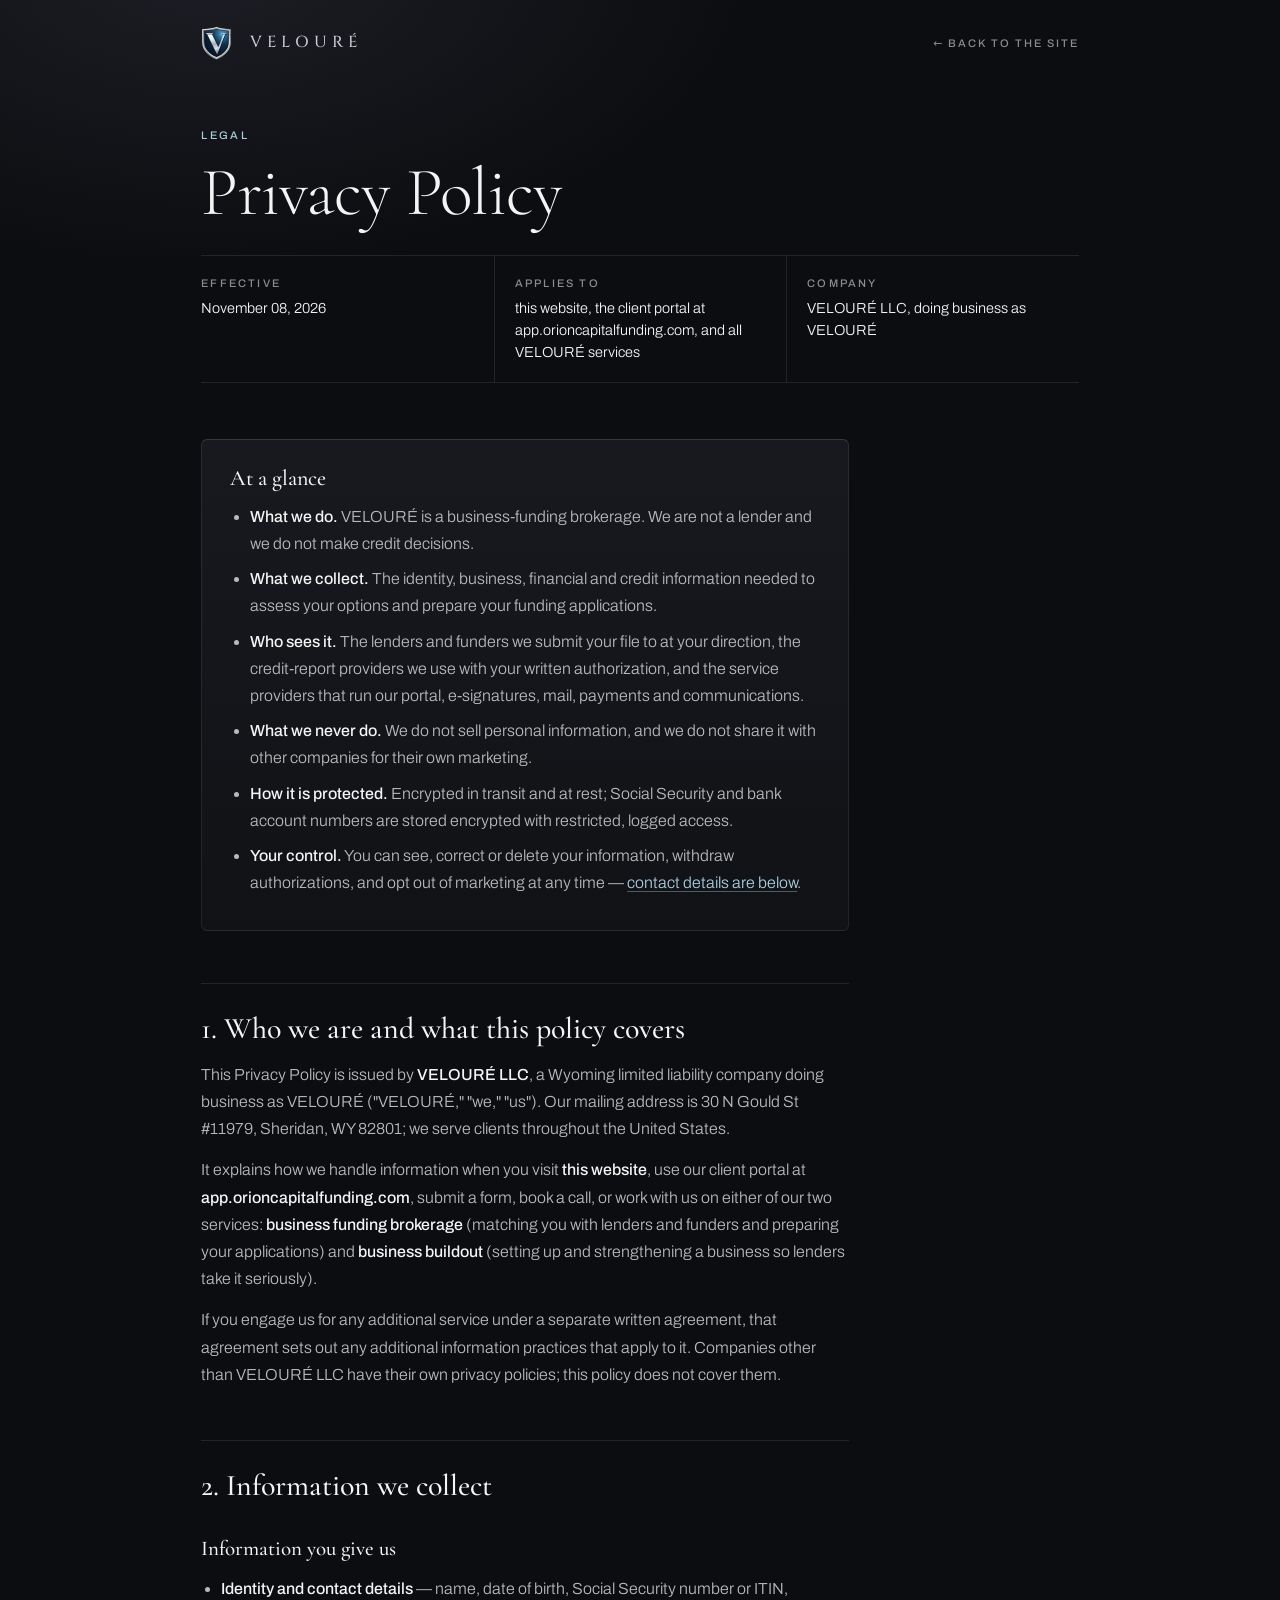
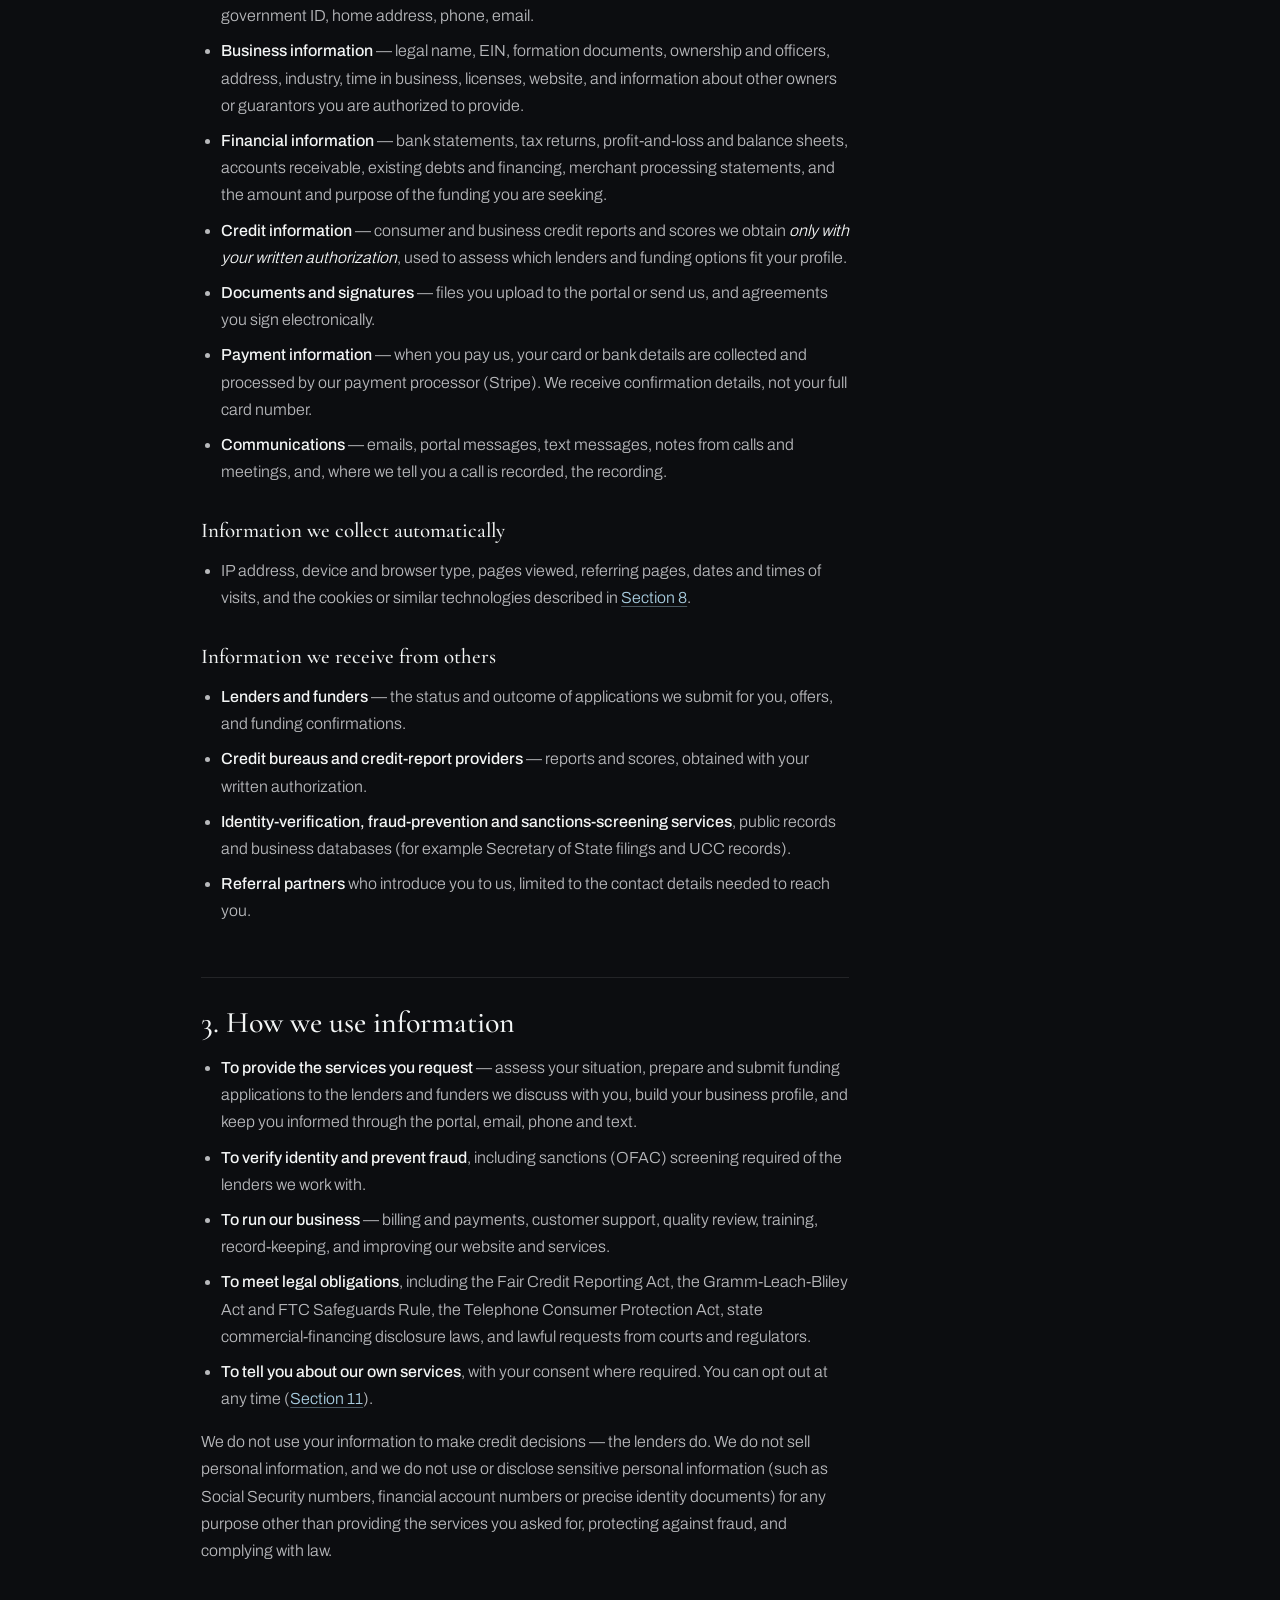
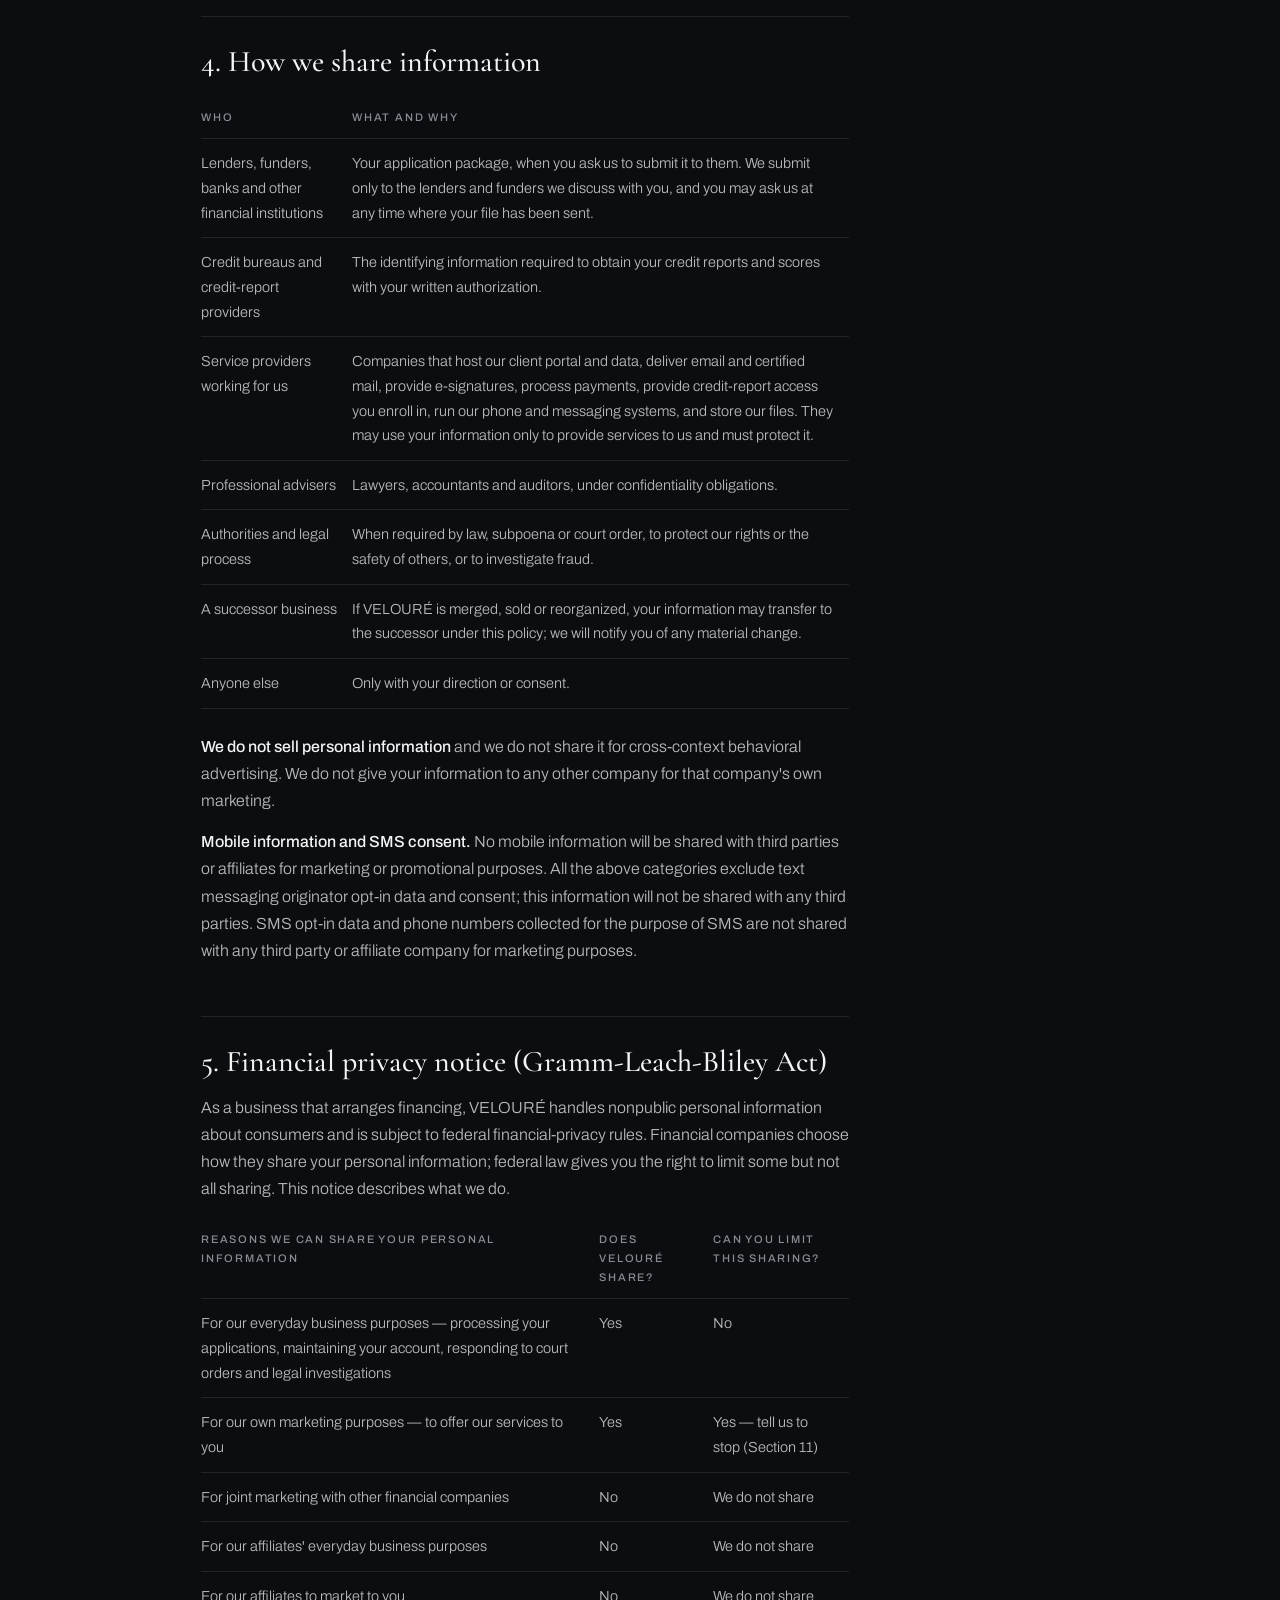
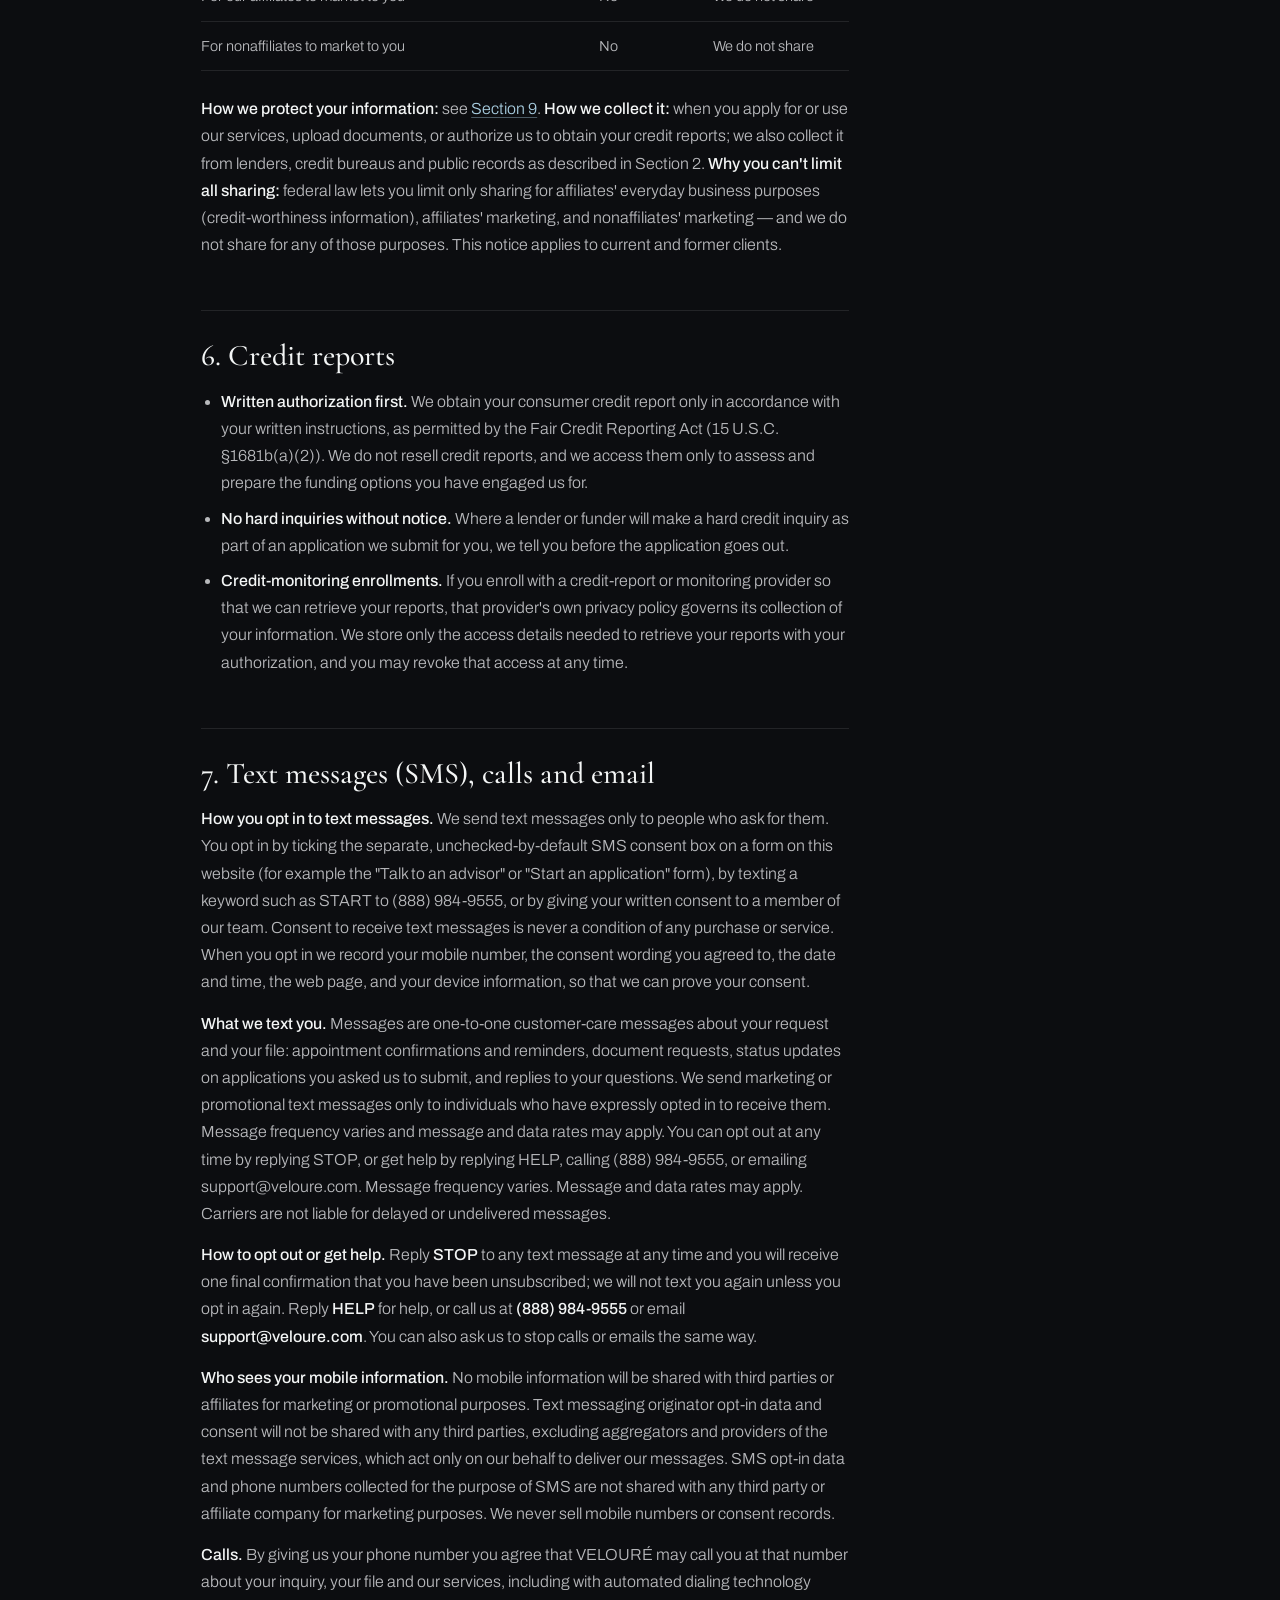
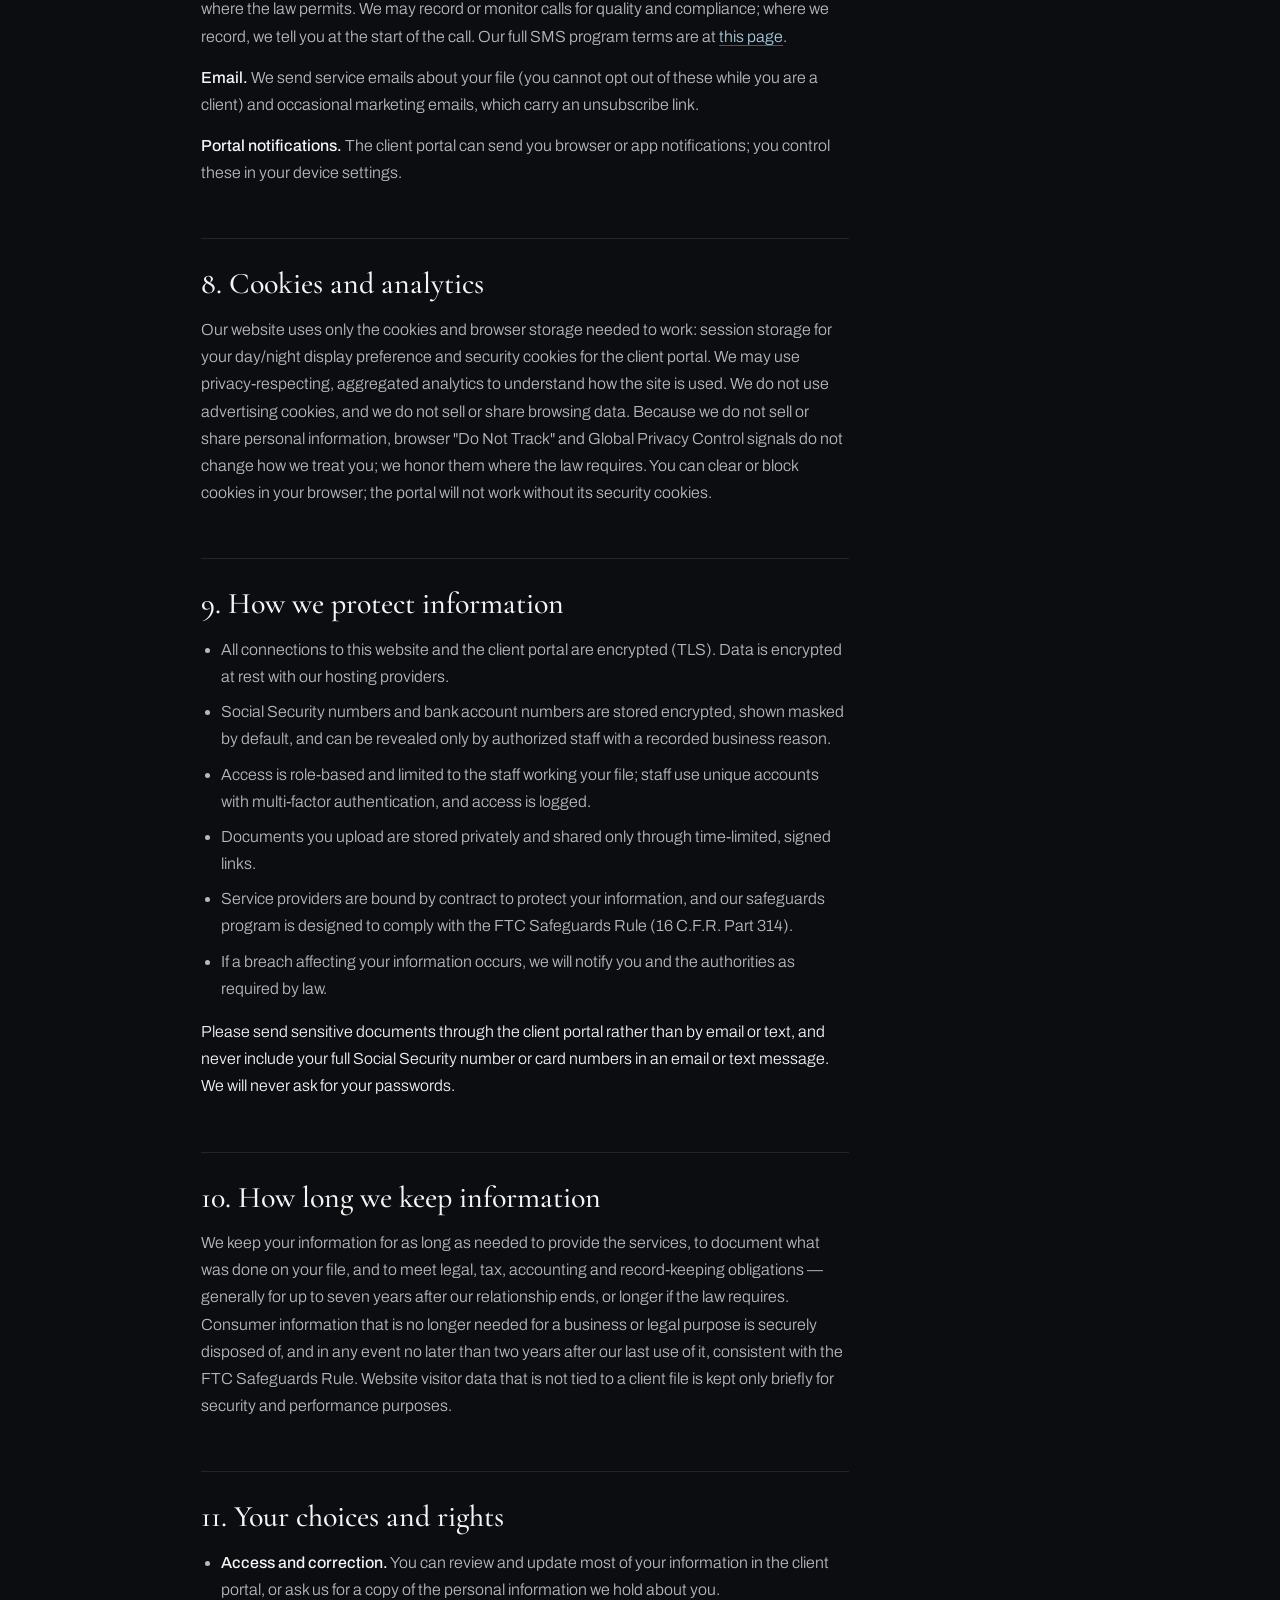
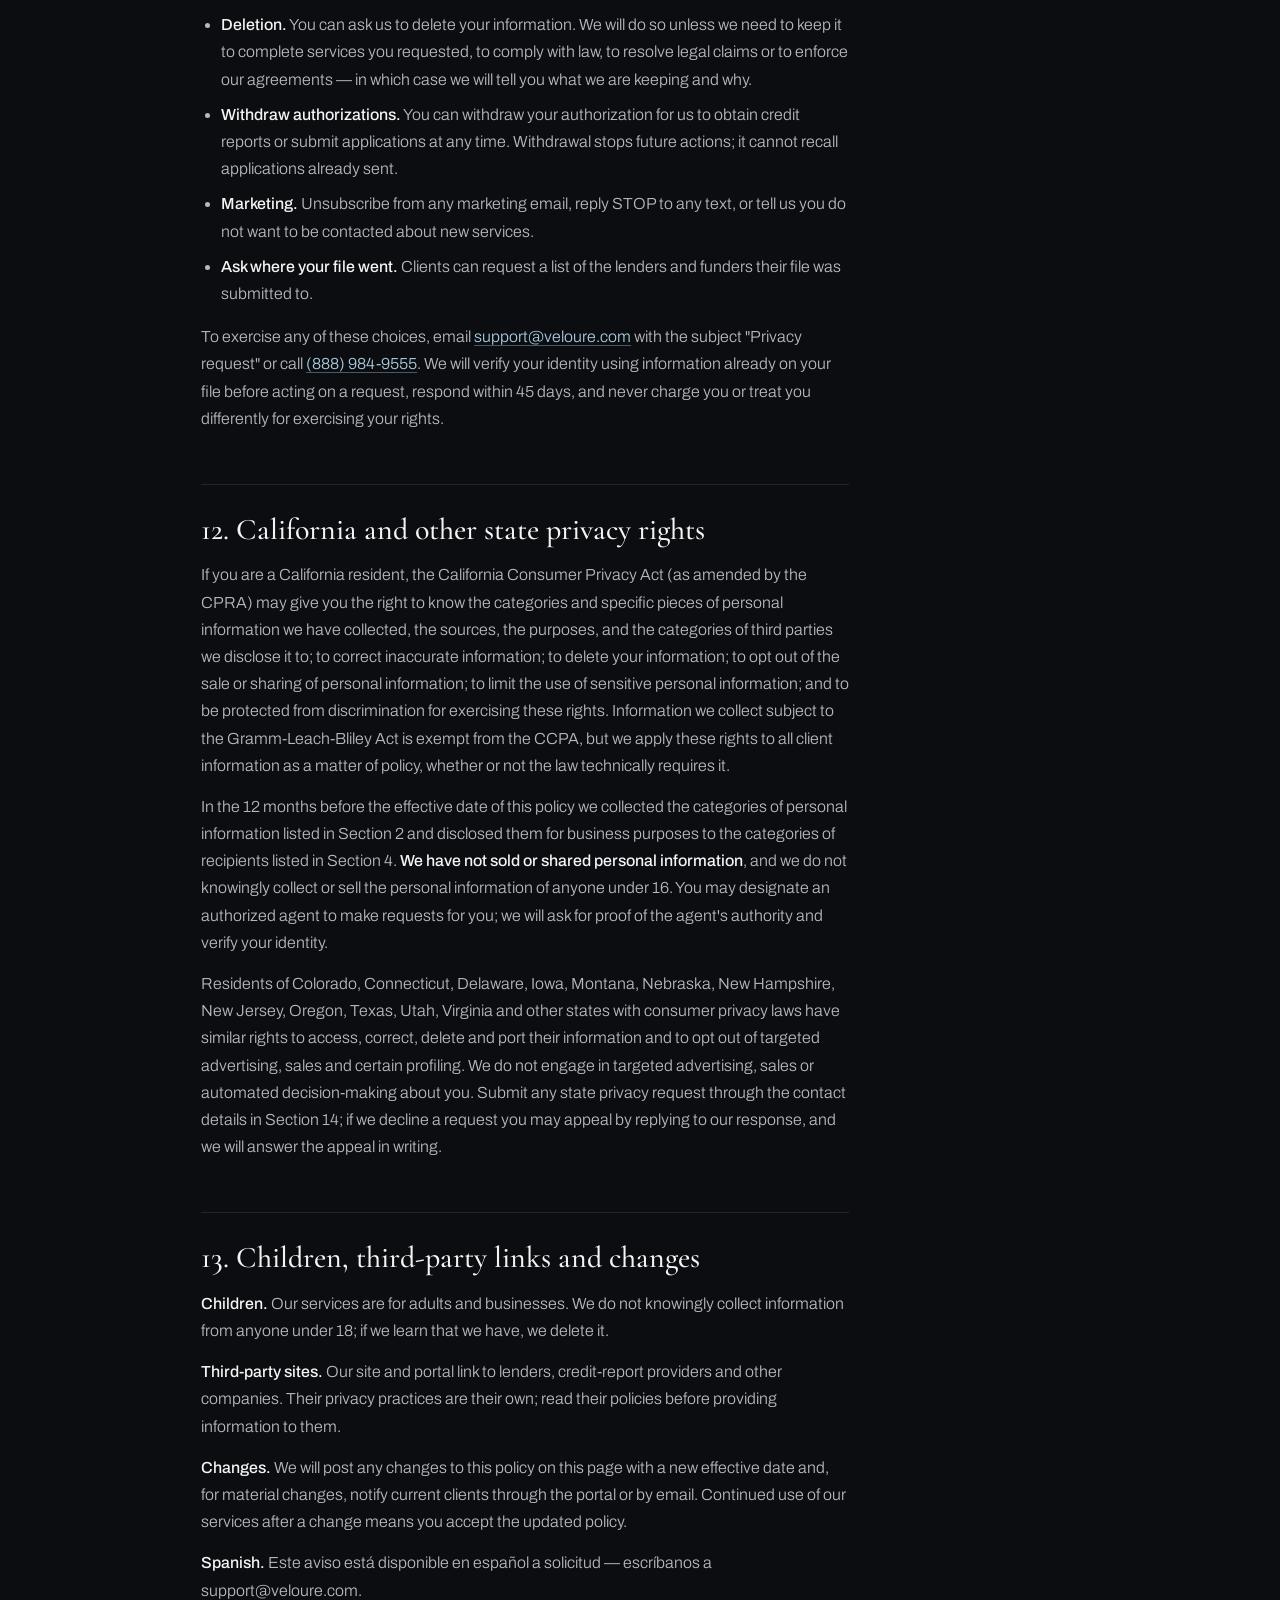
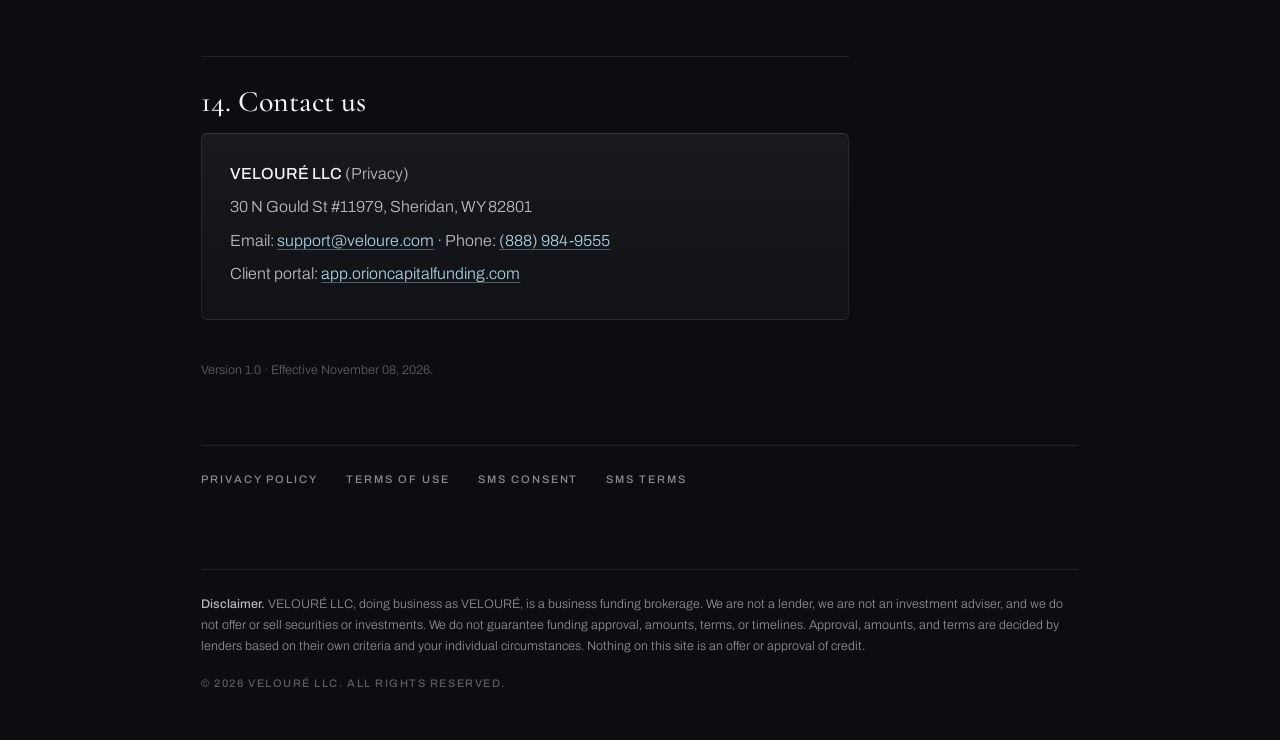
==== commit 2923b808: "Contact email -> support@veloure.com (placeholder); consent v2; legal.py: protect quoted auto-replie" ====
--- a/privacy-policy/index.html
+++ b/privacy-policy/index.html
@@ -121,8 +121,8 @@
 
     <h2 id="contact-consent">7. Text messages (SMS), calls and email</h2>
     <p><strong>How you opt in to text messages.</strong> We send text messages only to people who ask for them. You opt in by ticking the separate, unchecked-by-default SMS consent box on a form on this website (for example the "Talk to an advisor" or "Start an application" form), by texting a keyword such as START to (888) 984-9555, or by giving your written consent to a member of our team. Consent to receive text messages is never a condition of any purchase or service. When you opt in we record your mobile number, the consent wording you agreed to, the date and time, the web page, and your device information, so that we can prove your consent.</p>
-    <p><strong>What we text you.</strong> Messages are one-to-one customer-care messages about your request and your file: appointment confirmations and reminders, document requests, status updates on applications you asked us to submit, and replies to your questions. We send marketing or promotional text messages only to individuals who have expressly opted in to receive them. Message frequency varies and message and data rates may apply. You can opt out at any time by replying STOP, or get help by replying HELP, calling (888) 984-9555, or emailing support@orioncapitalfunding.com. Message frequency varies. Message and data rates may apply. Carriers are not liable for delayed or undelivered messages.</p>
-    <p><strong>How to opt out or get help.</strong> Reply <strong>STOP</strong> to any text message at any time and you will receive one final confirmation that you have been unsubscribed; we will not text you again unless you opt in again. Reply <strong>HELP</strong> for help, or call us at <strong>(888) 984-9555</strong> or email <strong>support@orioncapitalfunding.com</strong>. You can also ask us to stop calls or emails the same way.</p>
+    <p><strong>What we text you.</strong> Messages are one-to-one customer-care messages about your request and your file: appointment confirmations and reminders, document requests, status updates on applications you asked us to submit, and replies to your questions. We send marketing or promotional text messages only to individuals who have expressly opted in to receive them. Message frequency varies and message and data rates may apply. You can opt out at any time by replying STOP, or get help by replying HELP, calling (888) 984-9555, or emailing support@veloure.com. Message frequency varies. Message and data rates may apply. Carriers are not liable for delayed or undelivered messages.</p>
+    <p><strong>How to opt out or get help.</strong> Reply <strong>STOP</strong> to any text message at any time and you will receive one final confirmation that you have been unsubscribed; we will not text you again unless you opt in again. Reply <strong>HELP</strong> for help, or call us at <strong>(888) 984-9555</strong> or email <strong>support@veloure.com</strong>. You can also ask us to stop calls or emails the same way.</p>
     <p><strong>Who sees your mobile information.</strong> No mobile information will be shared with third parties or affiliates for marketing or promotional purposes. Text messaging originator opt-in data and consent will not be shared with any third parties, excluding aggregators and providers of the text message services, which act only on our behalf to deliver our messages. SMS opt-in data and phone numbers collected for the purpose of SMS are not shared with any third party or affiliate company for marketing purposes. We never sell mobile numbers or consent records.</p>
     <p><strong>Calls.</strong> By giving us your phone number you agree that VELOURÉ may call you at that number about your inquiry, your file and our services, including with automated dialing technology where the law permits. We may record or monitor calls for quality and compliance; where we record, we tell you at the start of the call. Our full SMS program terms are at <a href="../sms-terms/">this page</a>.</p>
     <p><strong>Email.</strong> We send service emails about your file (you cannot opt out of these while you are a client) and occasional marketing emails, which carry an unsubscribe link.</p>
@@ -153,7 +153,7 @@
       <li><strong>Marketing.</strong> Unsubscribe from any marketing email, reply STOP to any text, or tell us you do not want to be contacted about new services.</li>
       <li><strong>Ask where your file went.</strong> Clients can request a list of the lenders and funders their file was submitted to.</li>
     </ul>
-    <p>To exercise any of these choices, email <a href="mailto:support@orioncapitalfunding.com">support@orioncapitalfunding.com</a> with the subject "Privacy request" or call <a href="tel:+18889849555">(888) 984-9555</a>. We will verify your identity using information already on your file before acting on a request, respond within 45 days, and never charge you or treat you differently for exercising your rights.</p>
+    <p>To exercise any of these choices, email <a href="mailto:support@veloure.com">support@veloure.com</a> with the subject "Privacy request" or call <a href="tel:+18889849555">(888) 984-9555</a>. We will verify your identity using information already on your file before acting on a request, respond within 45 days, and never charge you or treat you differently for exercising your rights.</p>
 
     <h2 id="california">12. California and other state privacy rights</h2>
     <p>If you are a California resident, the California Consumer Privacy Act (as amended by the CPRA) may give you the right to know the categories and specific pieces of personal information we have collected, the sources, the purposes, and the categories of third parties we disclose it to; to correct inaccurate information; to delete your information; to opt out of the sale or sharing of personal information; to limit the use of sensitive personal information; and to be protected from discrimination for exercising these rights. Information we collect subject to the Gramm-Leach-Bliley Act is exempt from the CCPA, but we apply these rights to all client information as a matter of policy, whether or not the law technically requires it.</p>
@@ -164,13 +164,13 @@
     <p><strong>Children.</strong> Our services are for adults and businesses. We do not knowingly collect information from anyone under 18; if we learn that we have, we delete it.</p>
     <p><strong>Third-party sites.</strong> Our site and portal link to lenders, credit-report providers and other companies. Their privacy practices are their own; read their policies before providing information to them.</p>
     <p><strong>Changes.</strong> We will post any changes to this policy on this page with a new effective date and, for material changes, notify current clients through the portal or by email. Continued use of our services after a change means you accept the updated policy.</p>
-    <p><strong>Spanish.</strong> Este aviso está disponible en español a solicitud — escríbanos a support@orioncapitalfunding.com.</p>
+    <p><strong>Spanish.</strong> Este aviso está disponible en español a solicitud — escríbanos a support@veloure.com.</p>
 
     <h2 id="contact">14. Contact us</h2>
     <div class="card">
       <p><strong>VELOURÉ LLC</strong> (Privacy)</p>
       <p>30 N Gould St #11979, Sheridan, WY 82801</p>
-      <p>Email: <a href="mailto:support@orioncapitalfunding.com">support@orioncapitalfunding.com</a> · Phone: <a href="tel:+18889849555">(888) 984-9555</a></p>
+      <p>Email: <a href="mailto:support@veloure.com">support@veloure.com</a> · Phone: <a href="tel:+18889849555">(888) 984-9555</a></p>
       <p>Client portal: <a href="https://app.orioncapitalfunding.com">app.orioncapitalfunding.com</a></p>
     </div>
     <p class="meta">Version 1.0 · Effective November 08, 2026.</p>
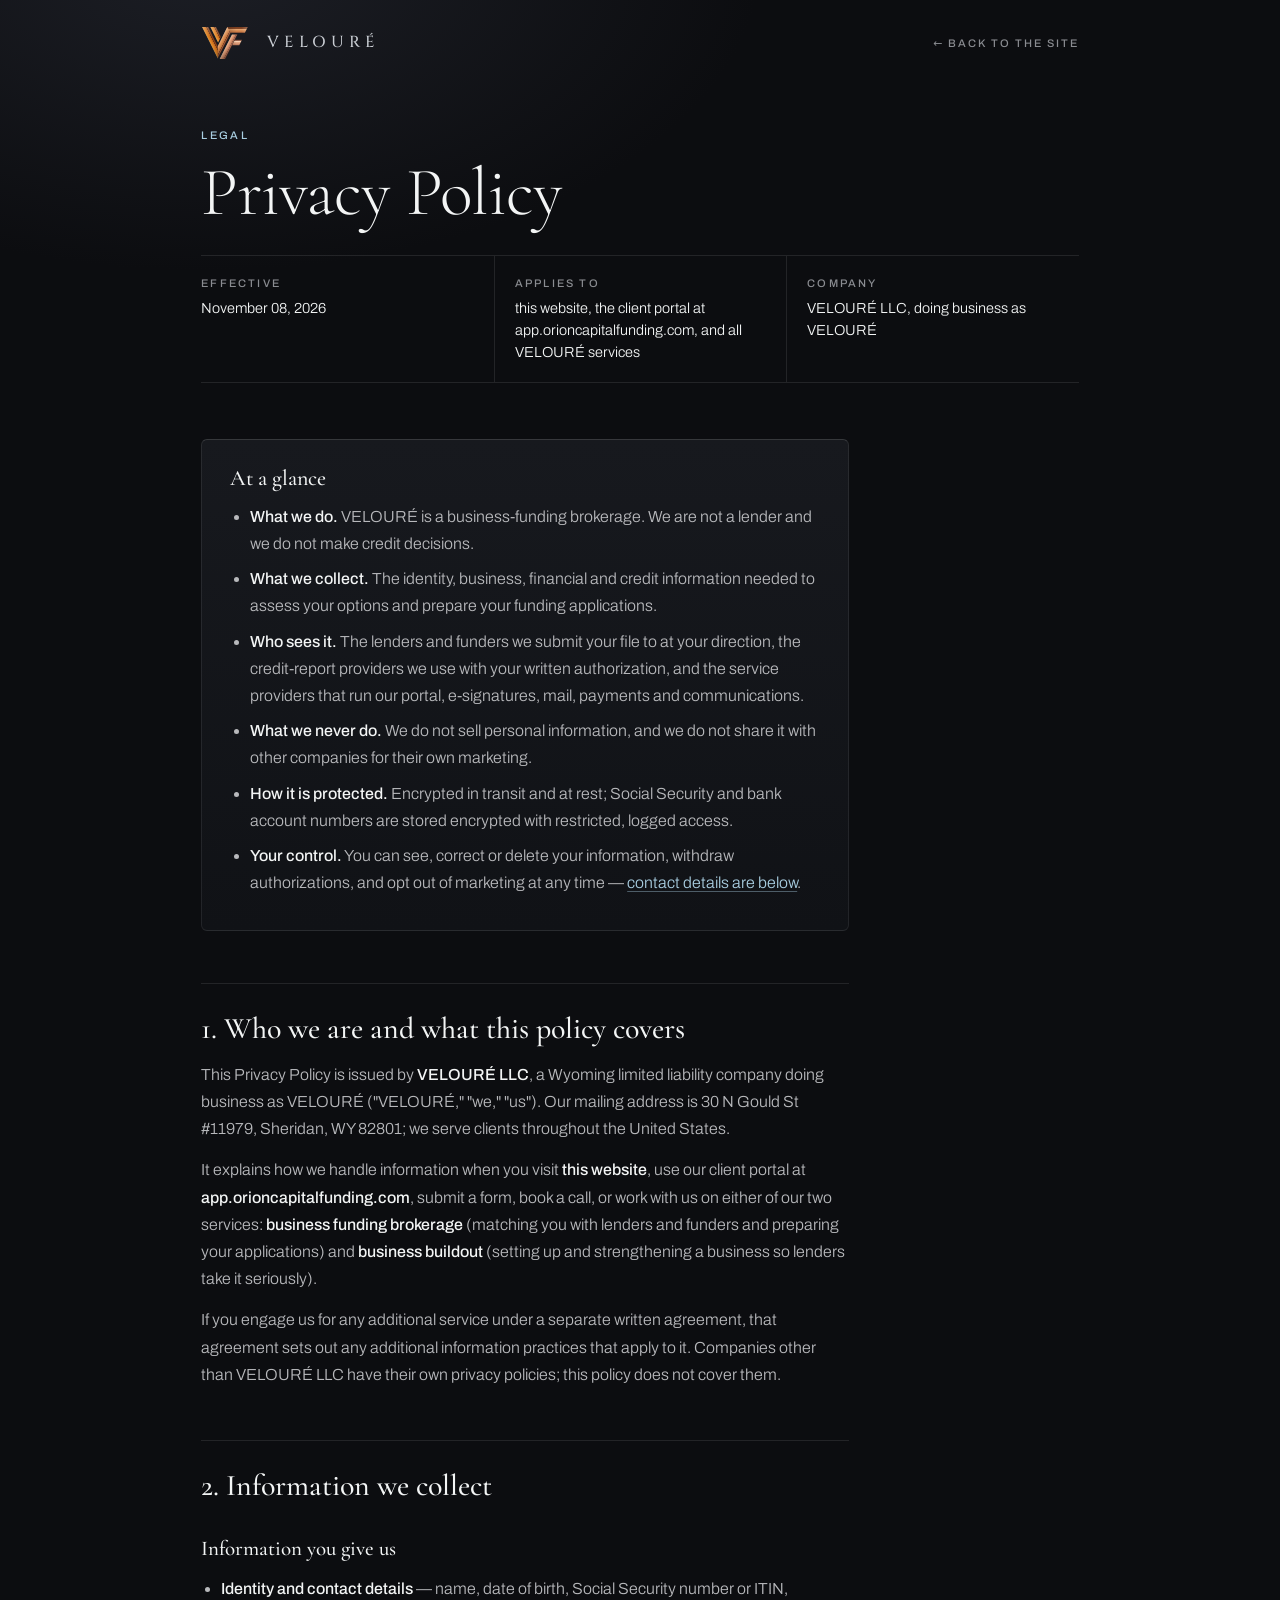
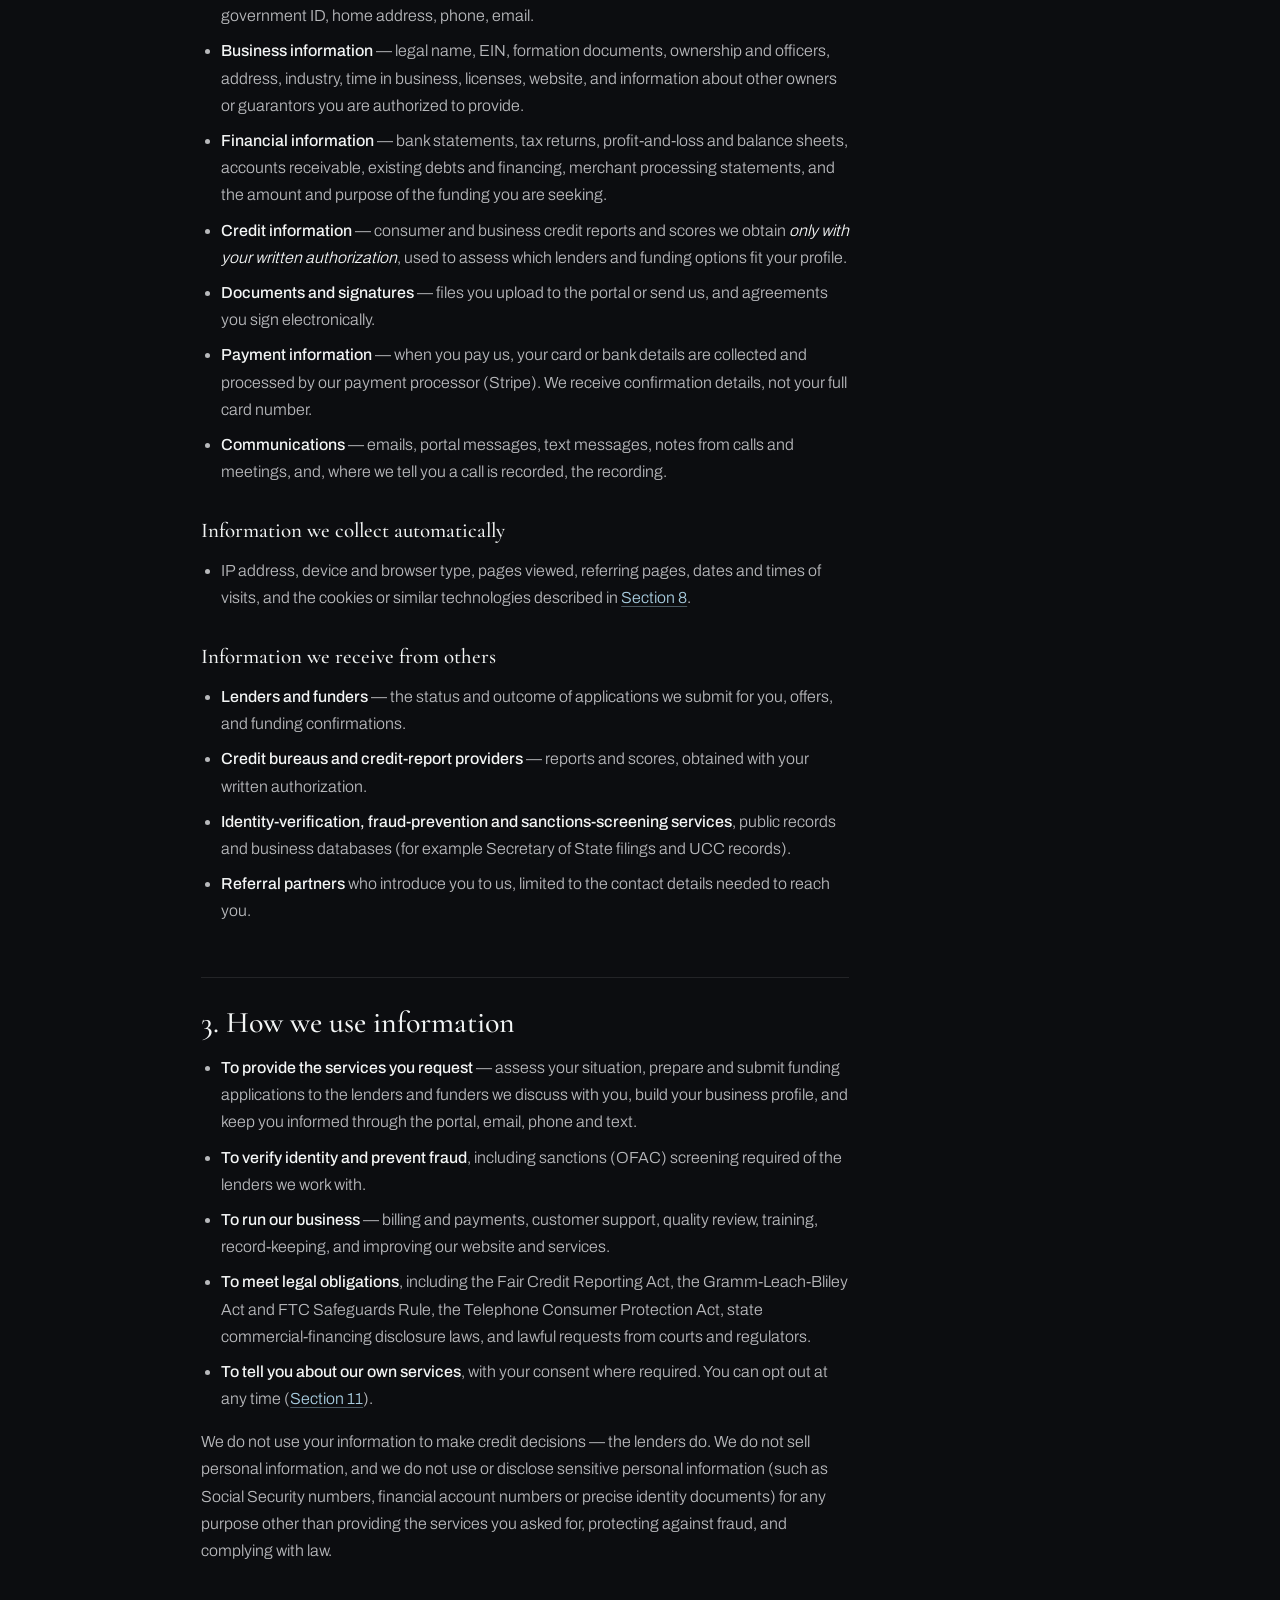
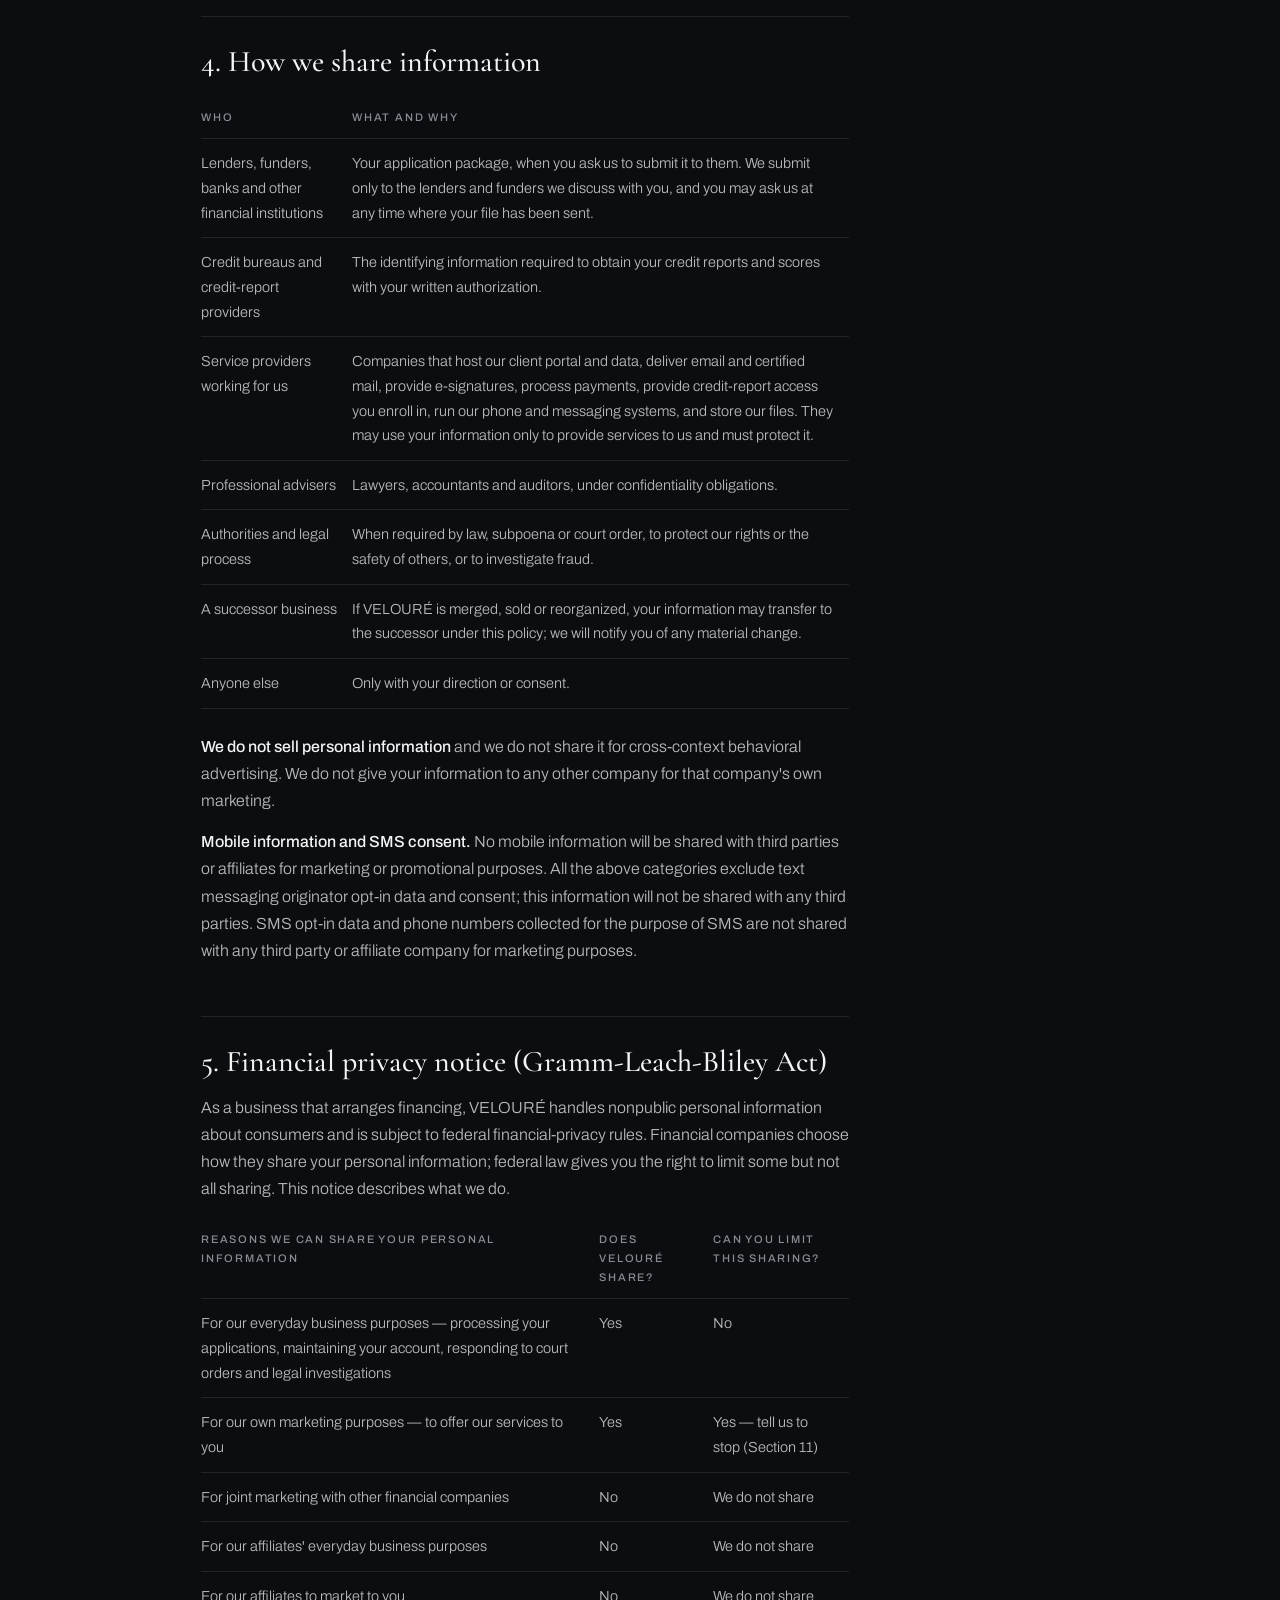
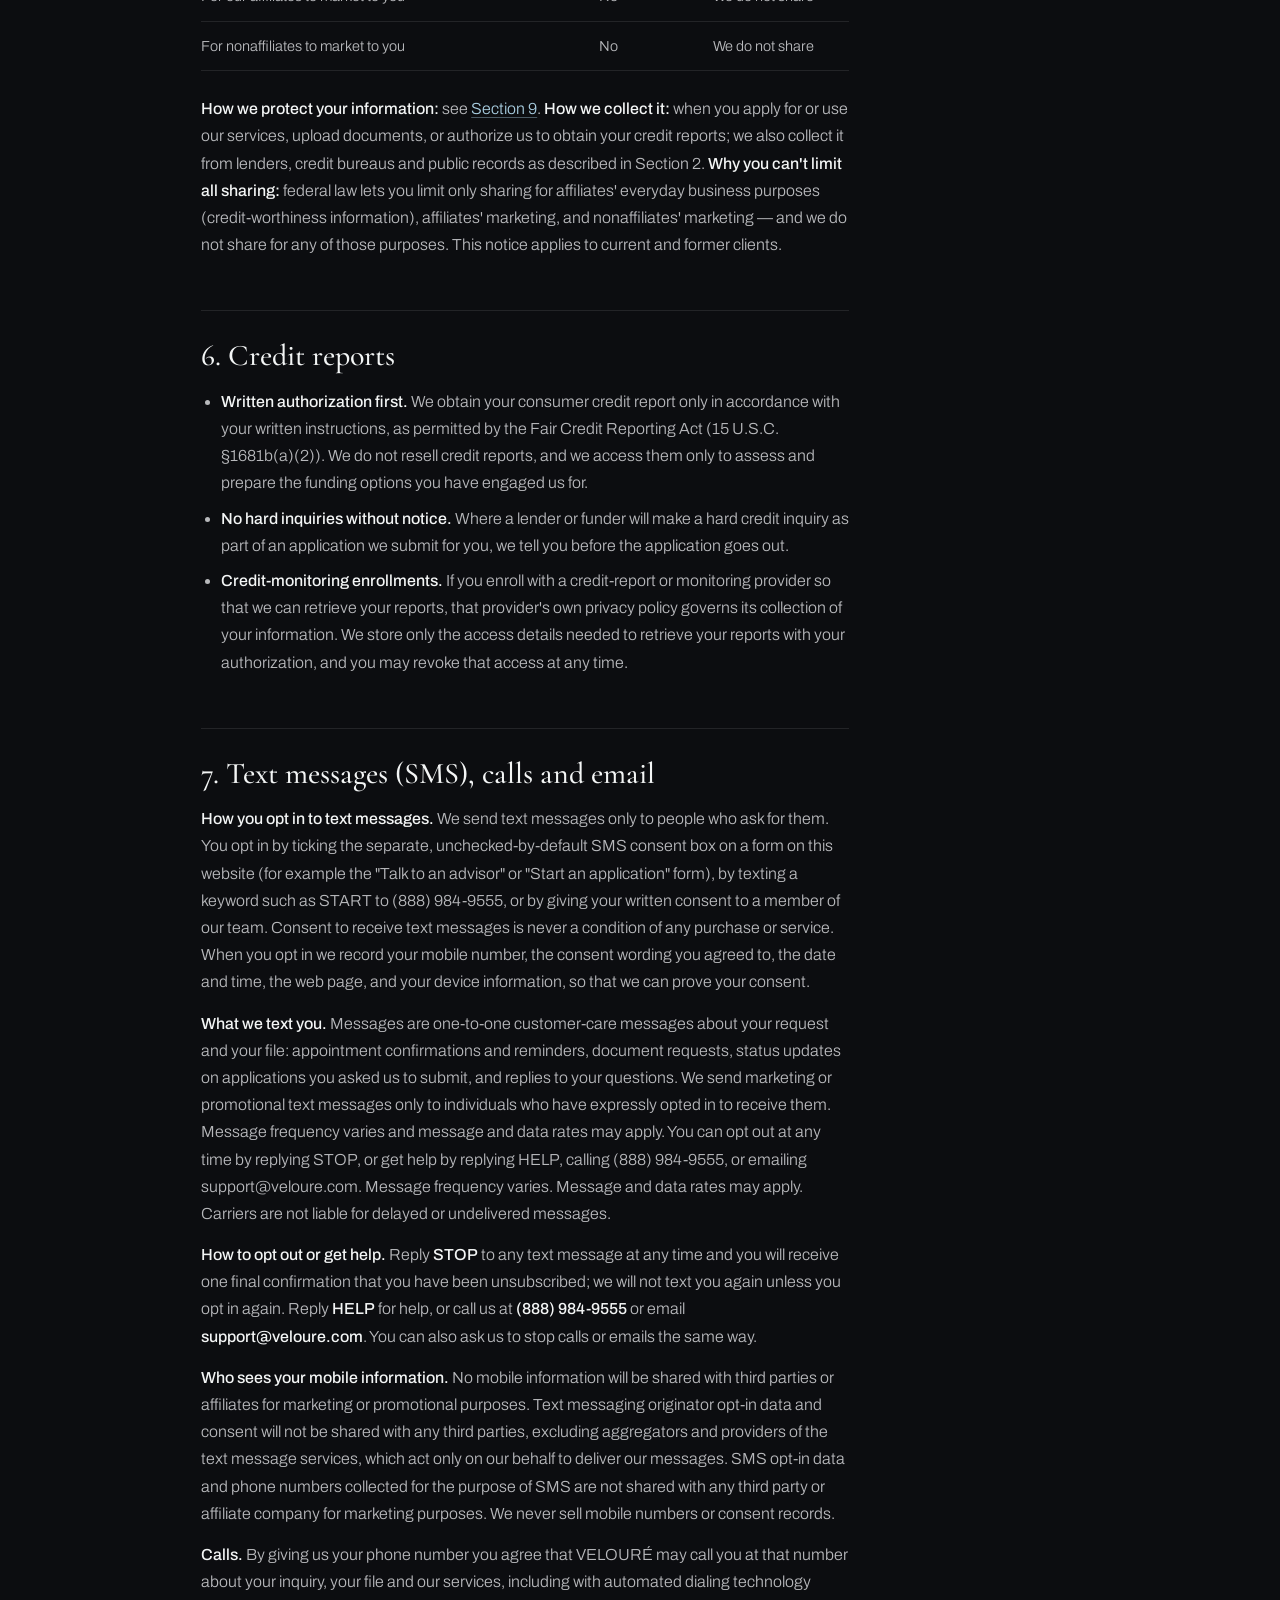
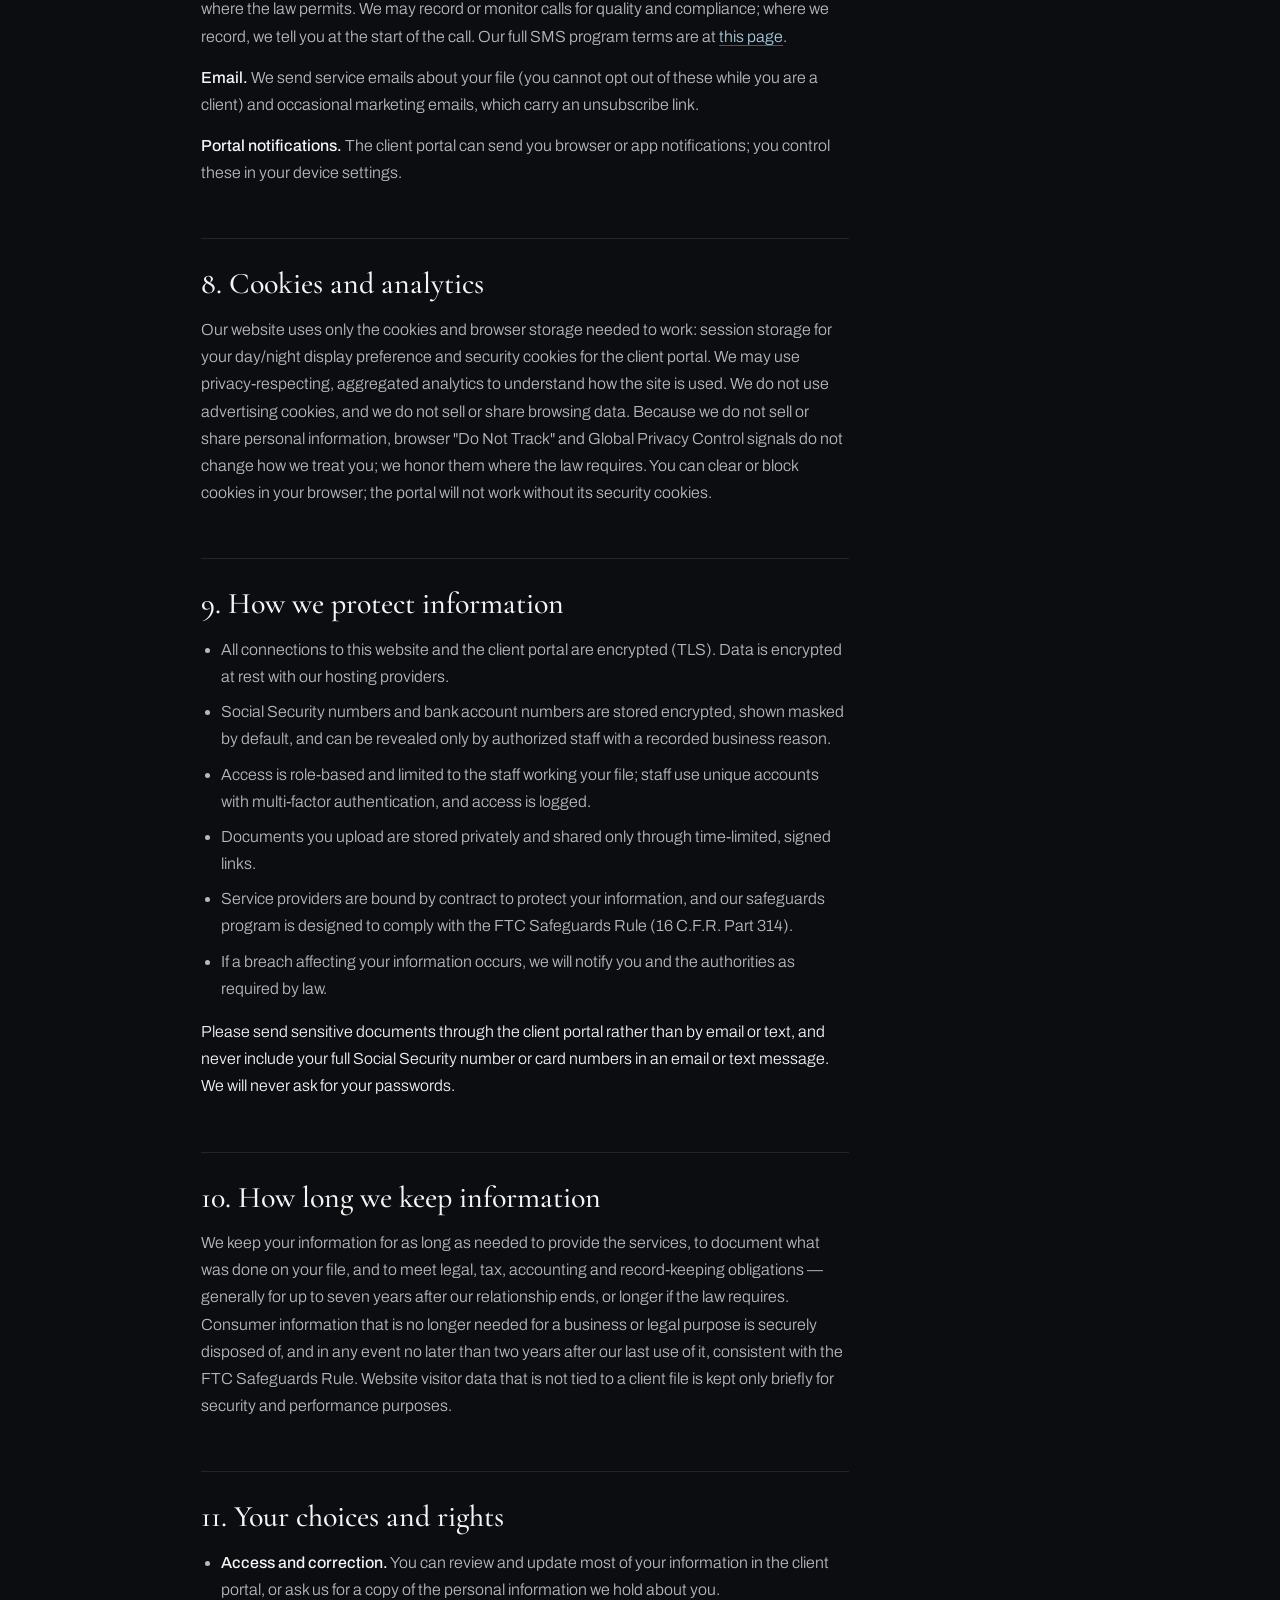
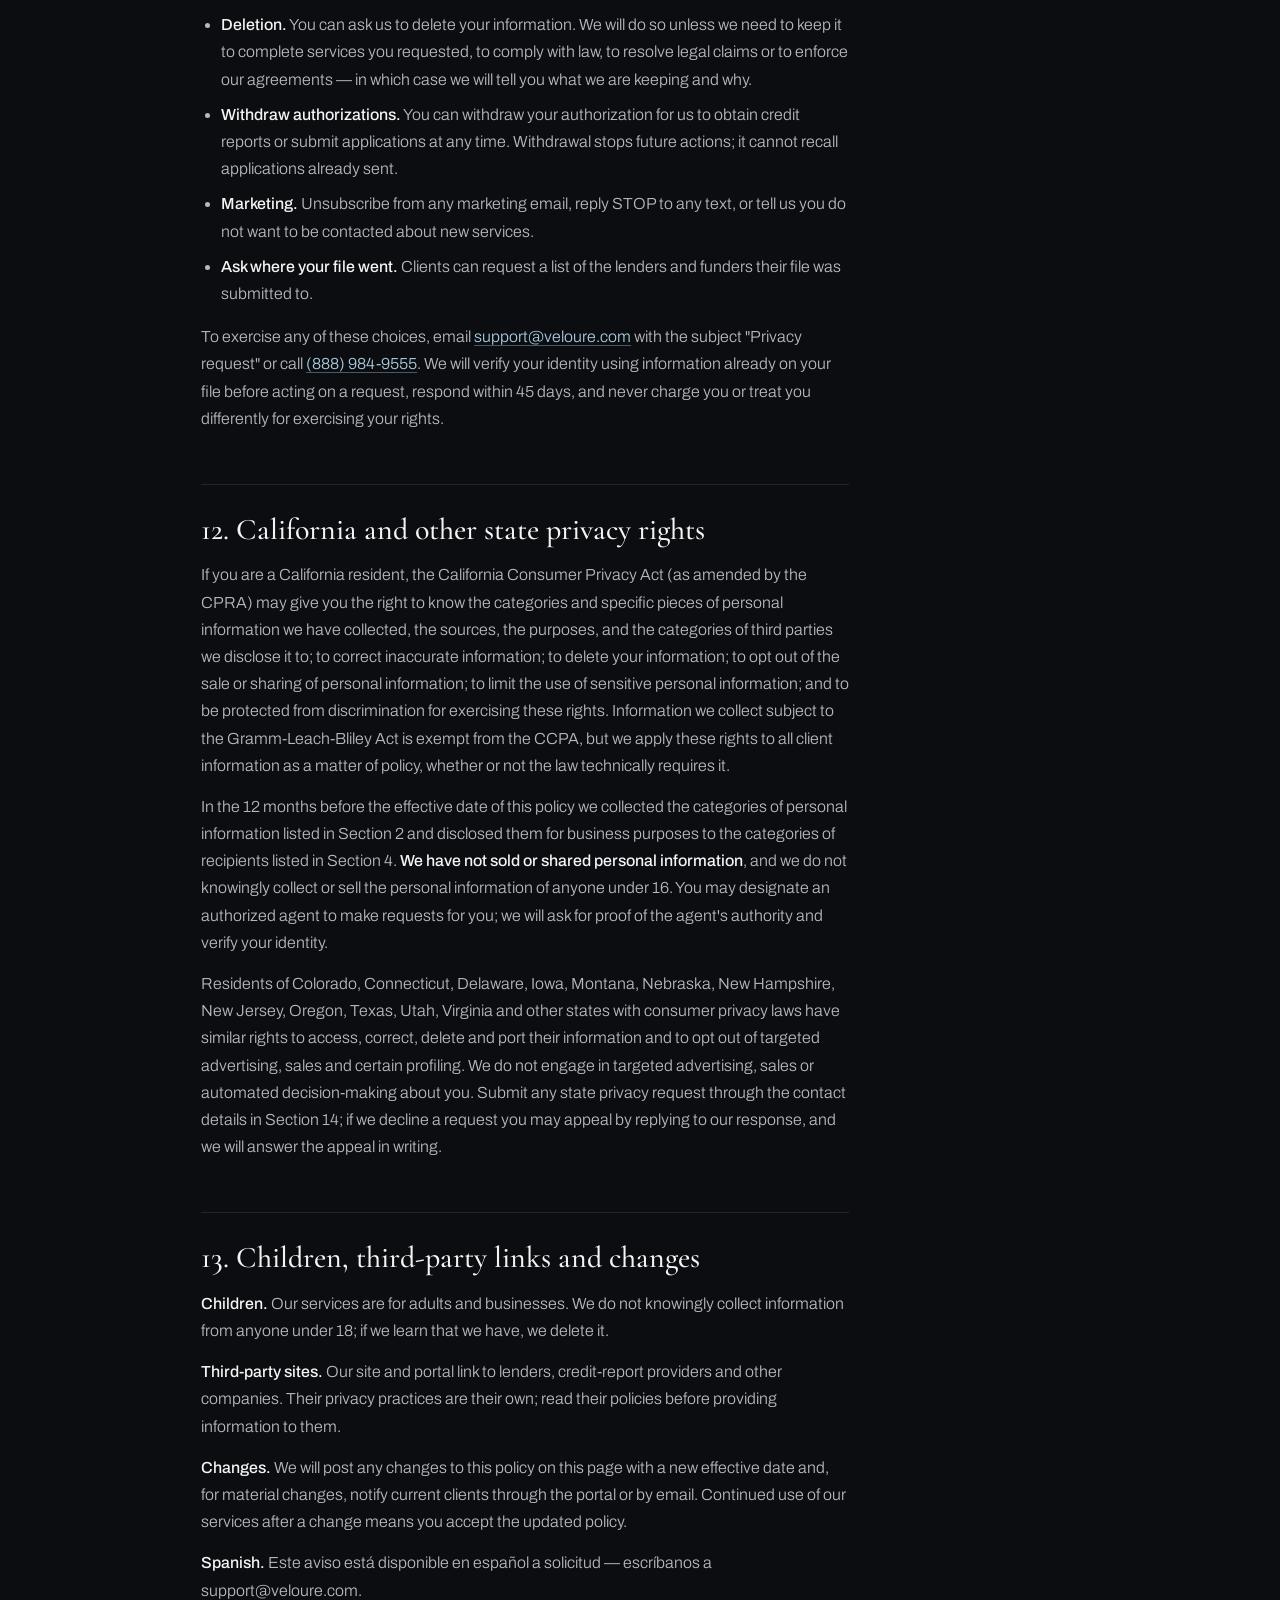
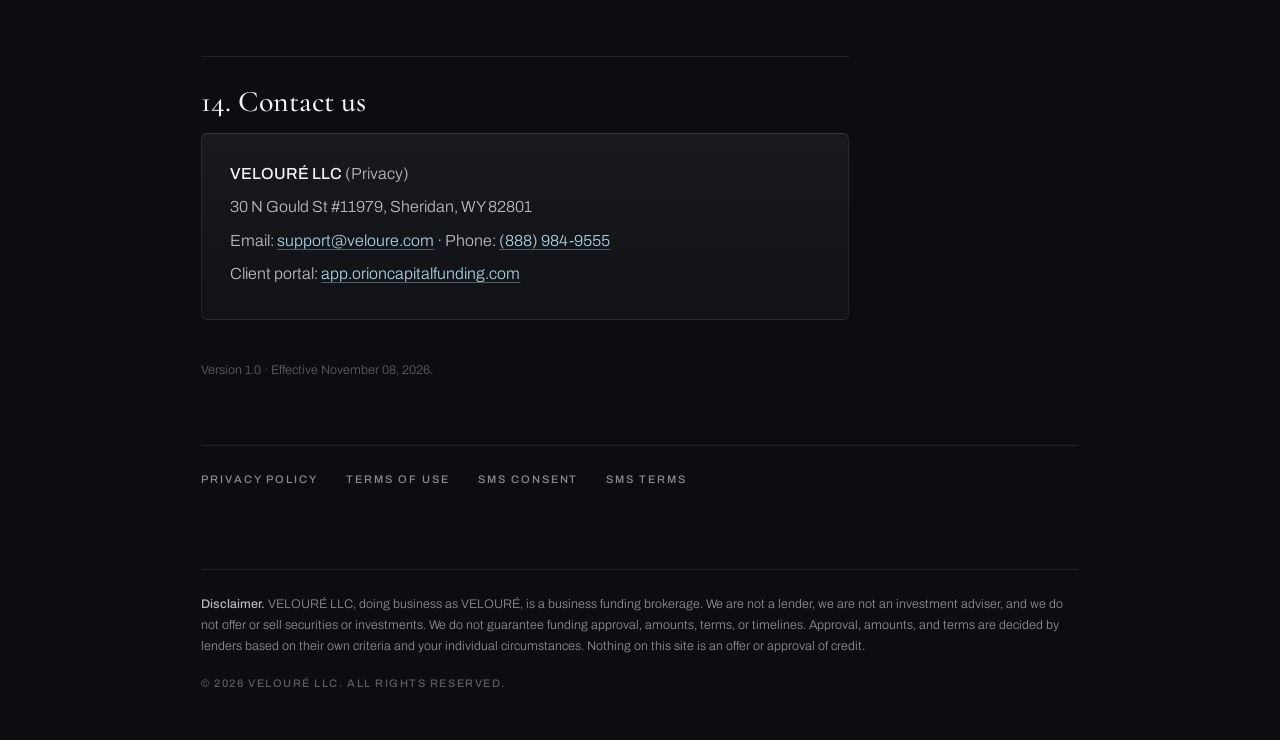
==== commit 226935fe: "Brand: shield mark -> VF monogram everywhere (ruling 2026-11-17); fix favicon.svg + og.png 404s Mast" ====
--- a/privacy-policy/index.html
+++ b/privacy-policy/index.html
@@ -17,7 +17,7 @@
 <a class="skip" href="#main">Skip to content</a>
 <div class="bg" aria-hidden="true"></div>
 <nav class="nav" aria-label="Primary">
-  <a href="../" class="brand" aria-label="VELOURÉ home"><img class="mark" src="../assets/mark.svg" alt="" width="34" height="37"><span class="wm">VELOURÉ</span></a>
+  <a href="../" class="brand" aria-label="VELOURÉ home"><img class="mark" src="../assets/mark.svg" alt="" width="48" height="34"><span class="wm">VELOURÉ</span></a>
   <a class="back" href="../">← Back to the site</a>
 </nav>
 <main id="main">
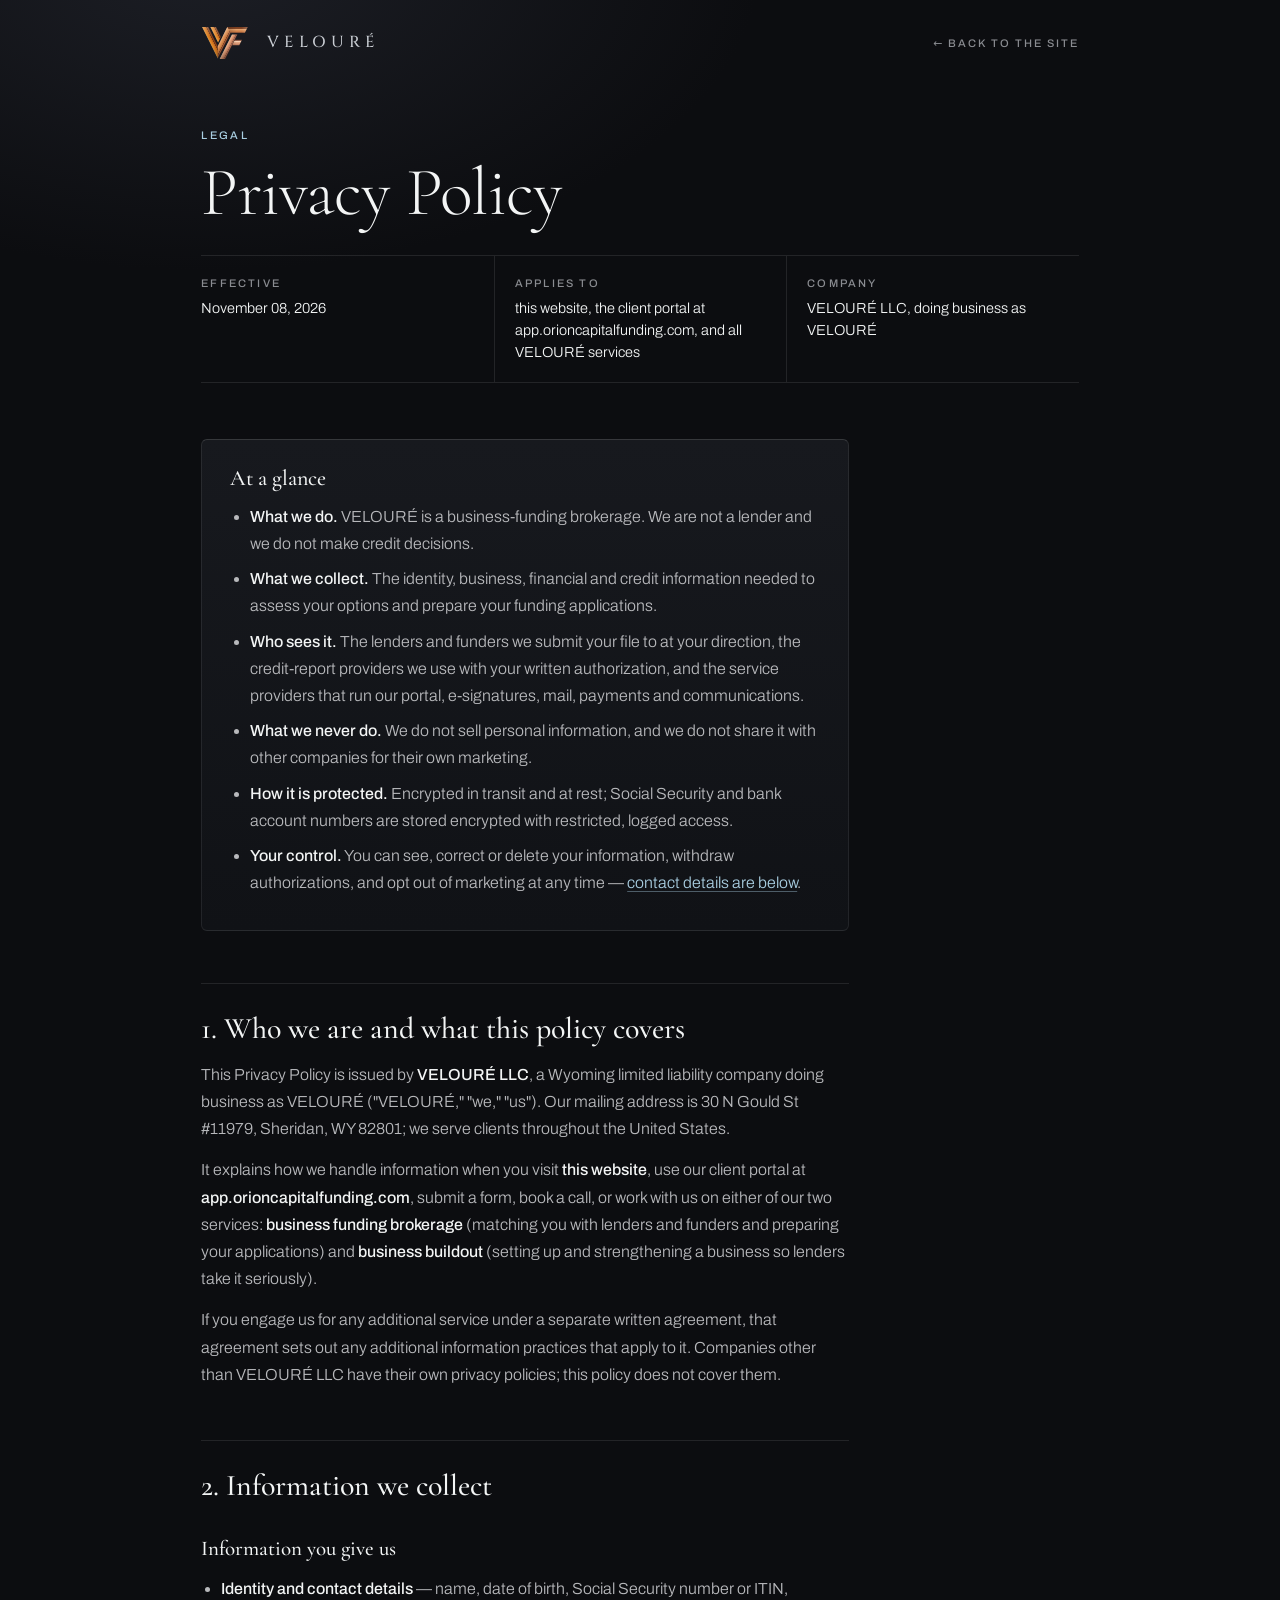
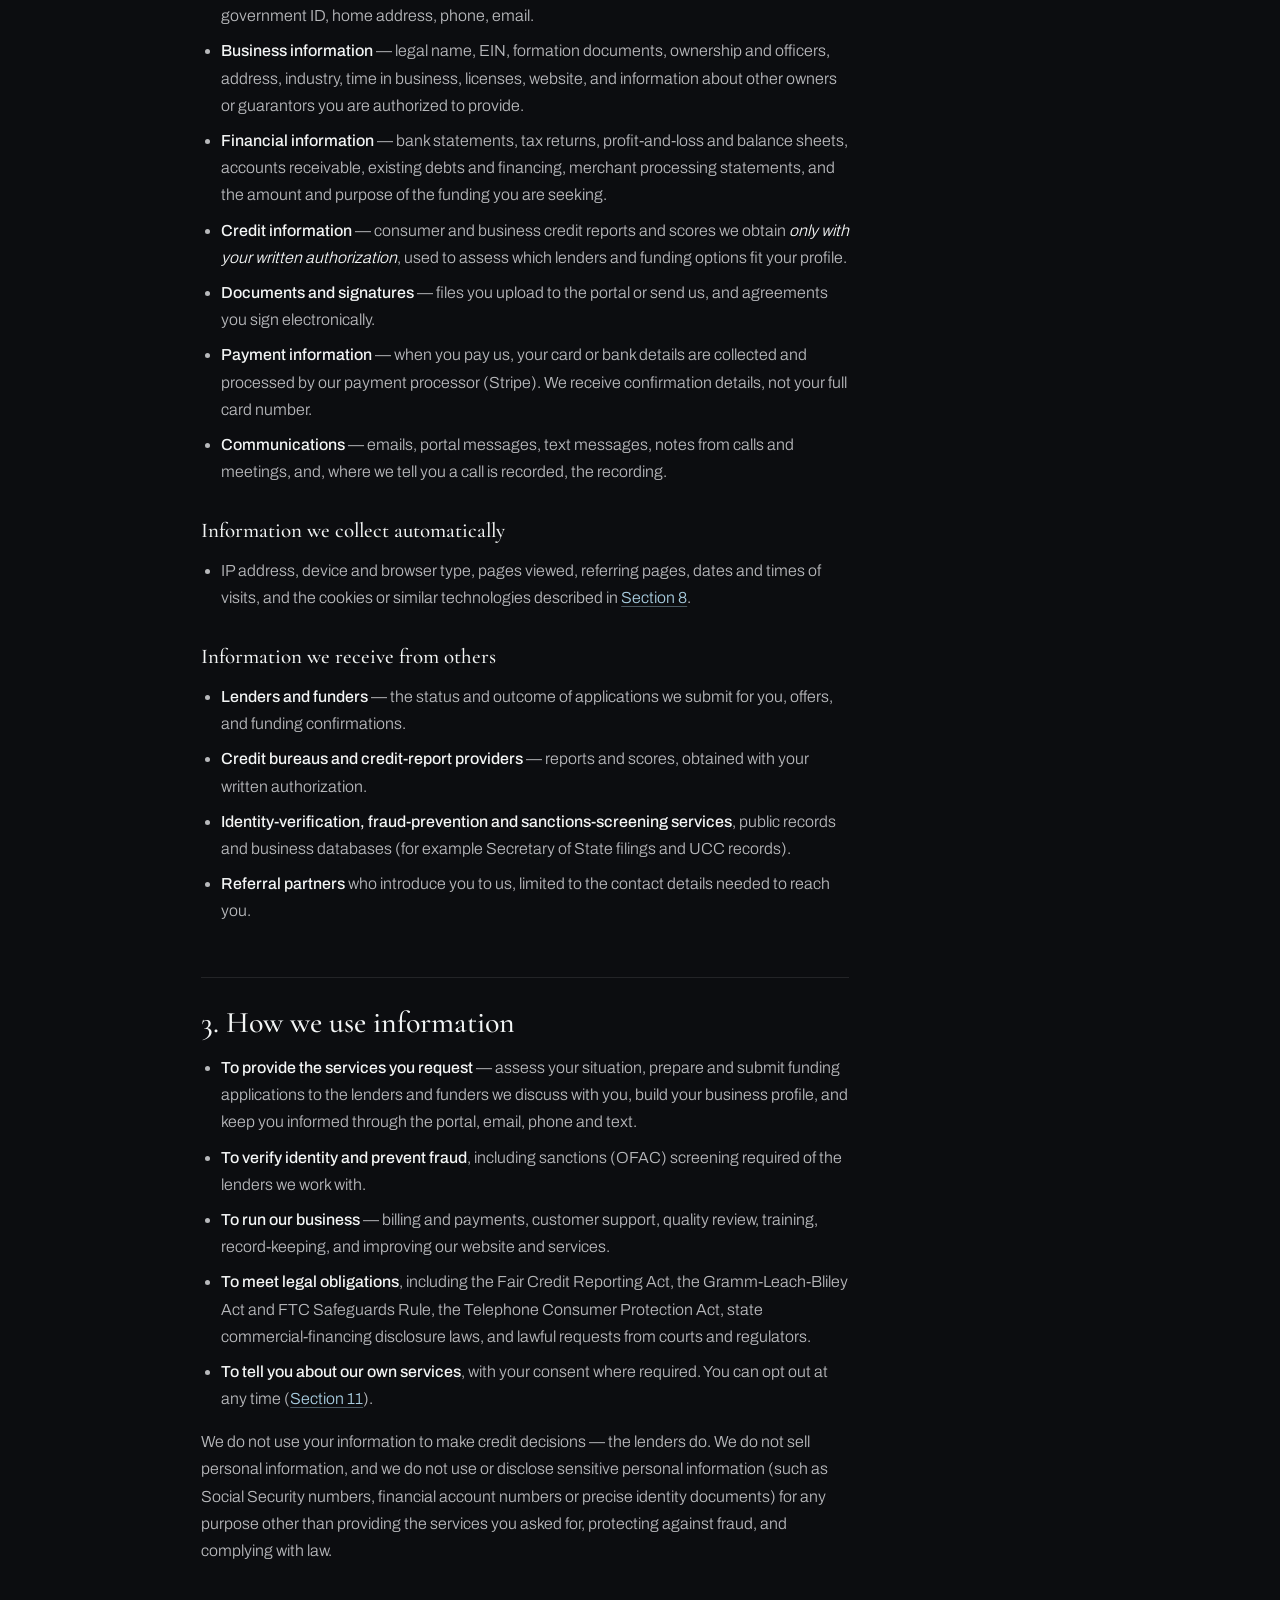
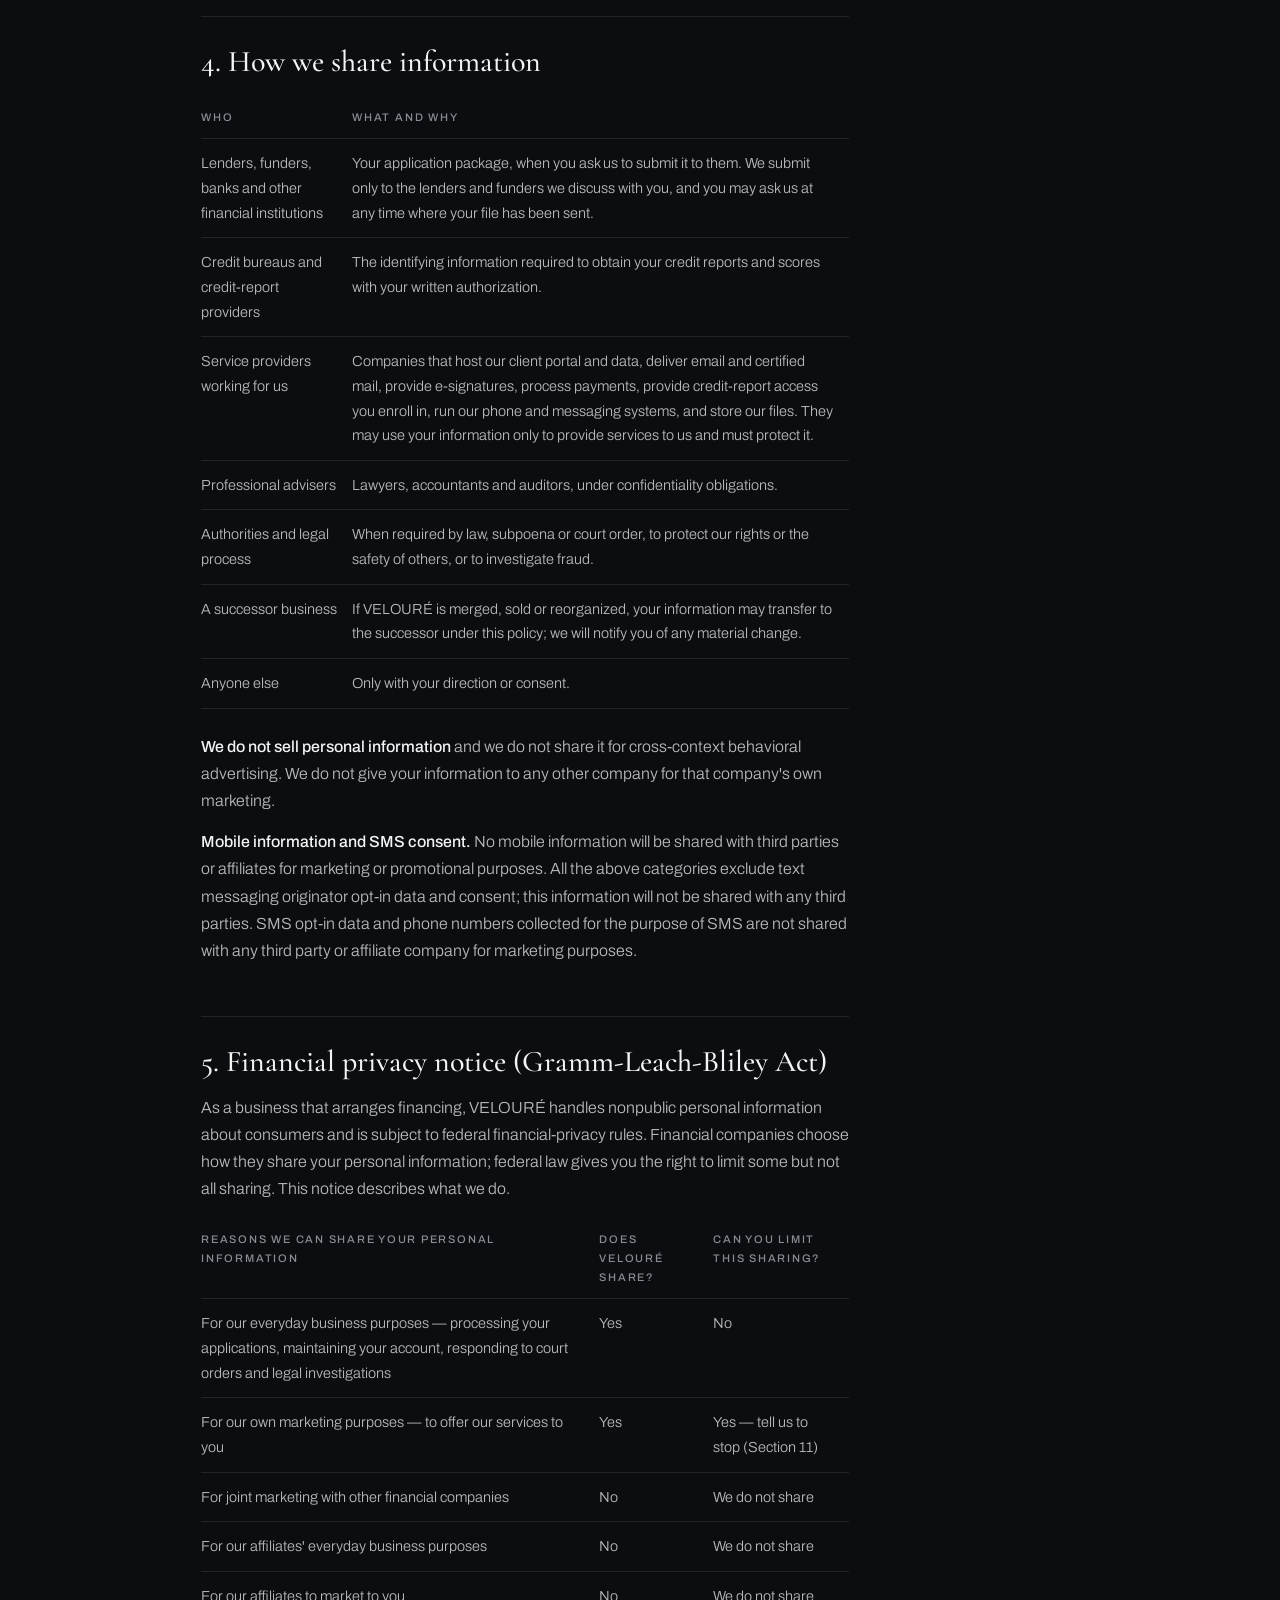
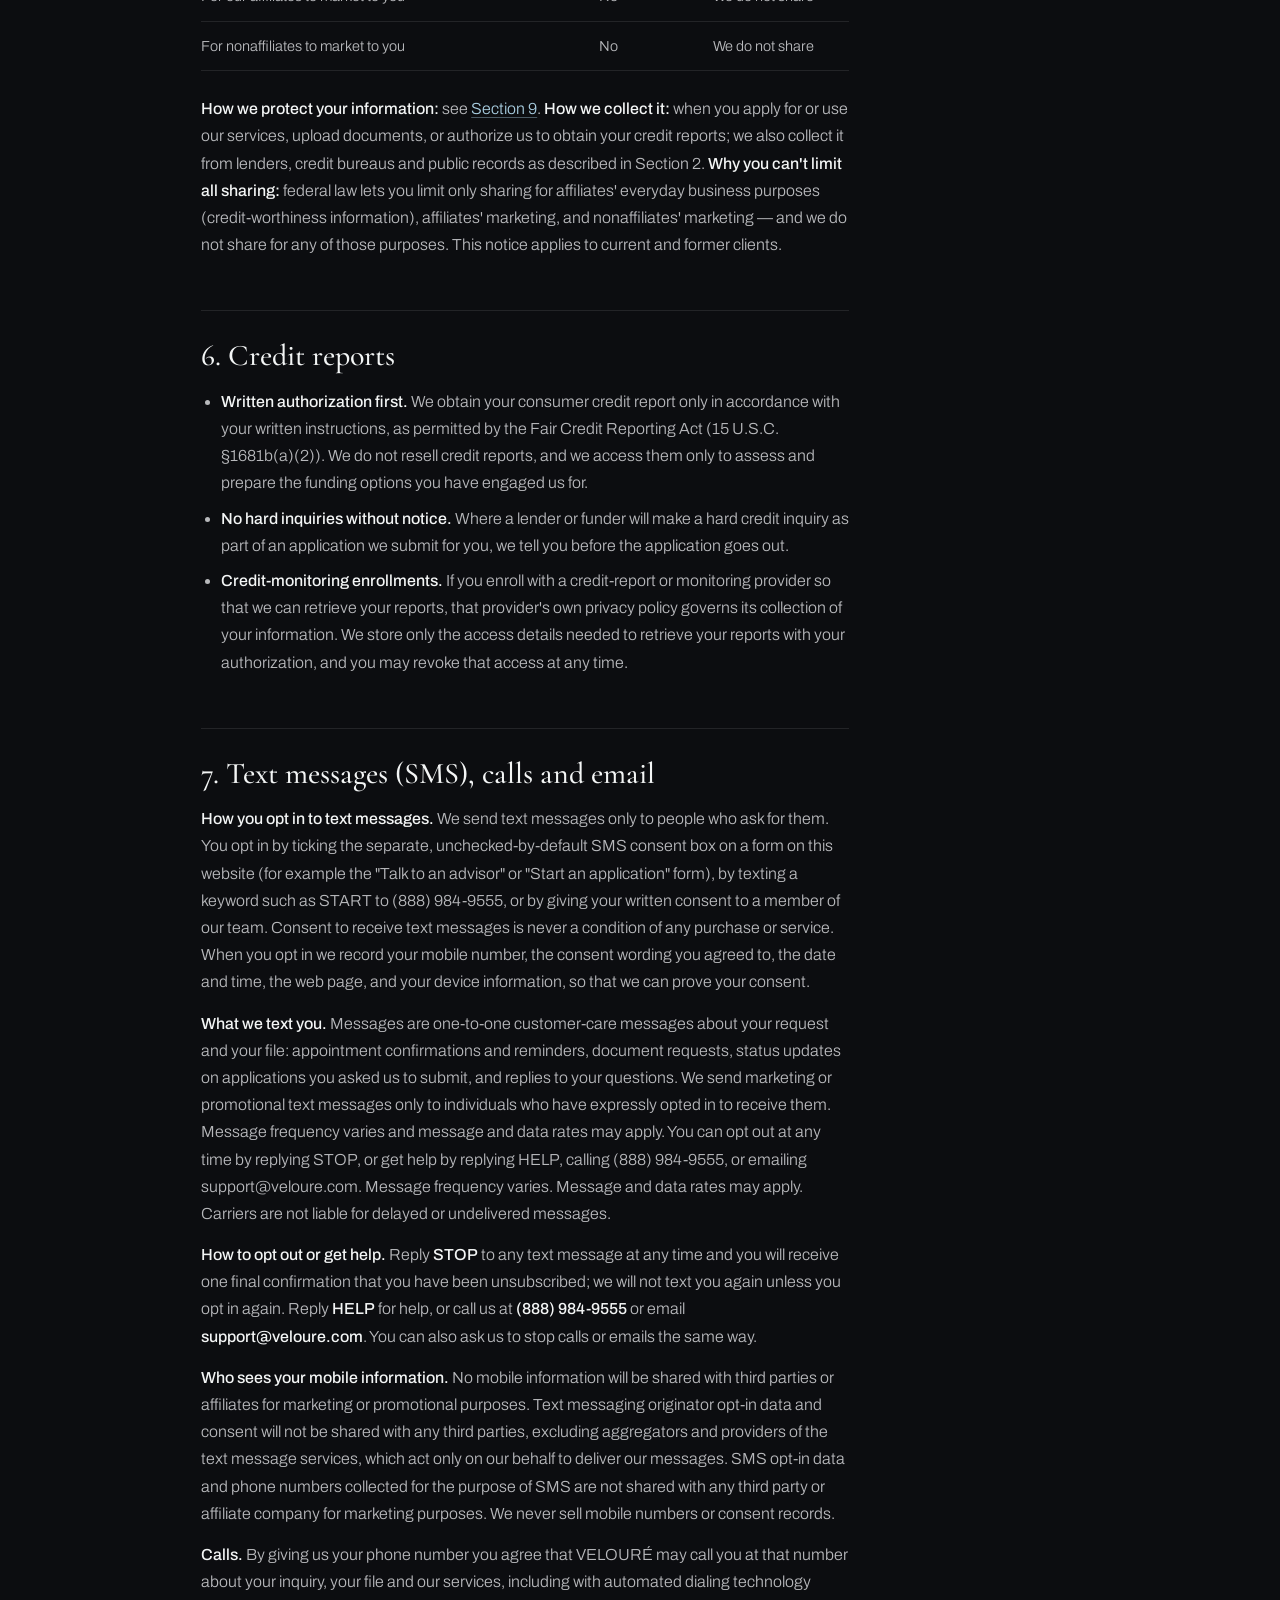
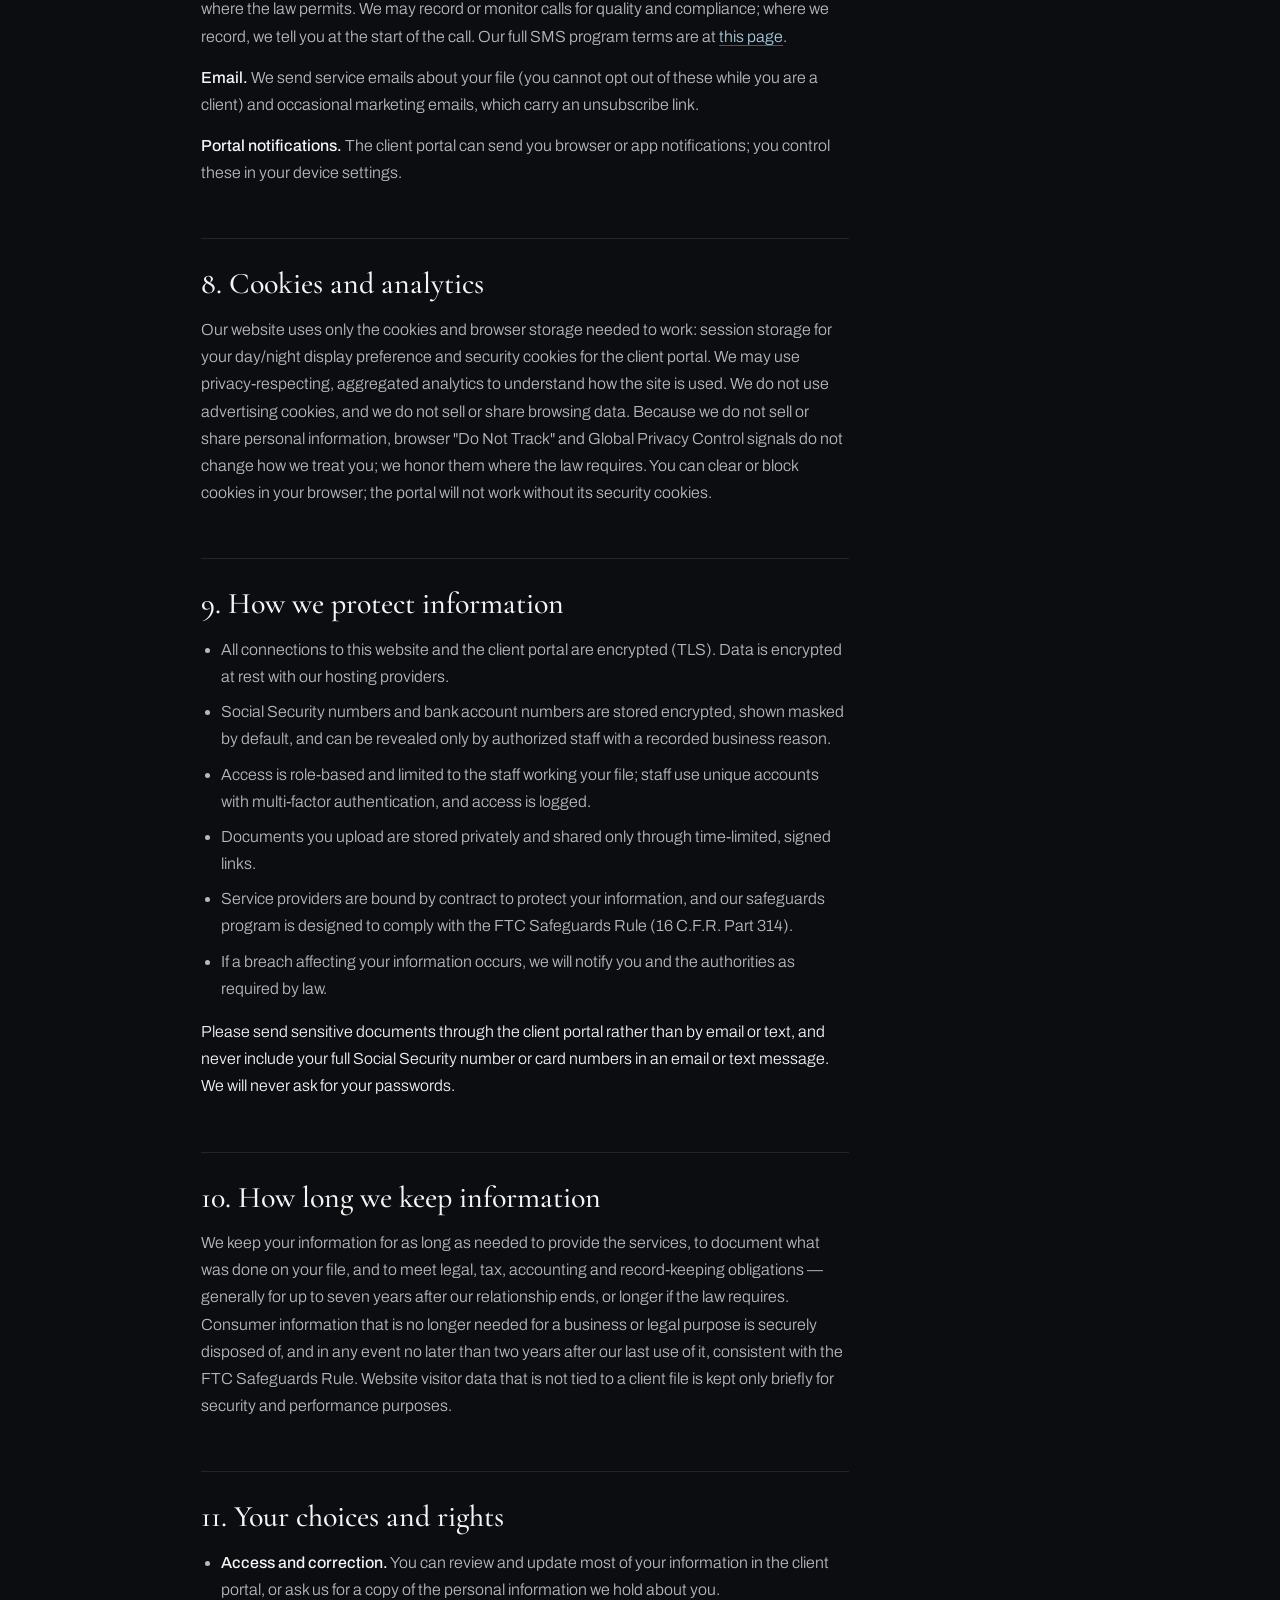
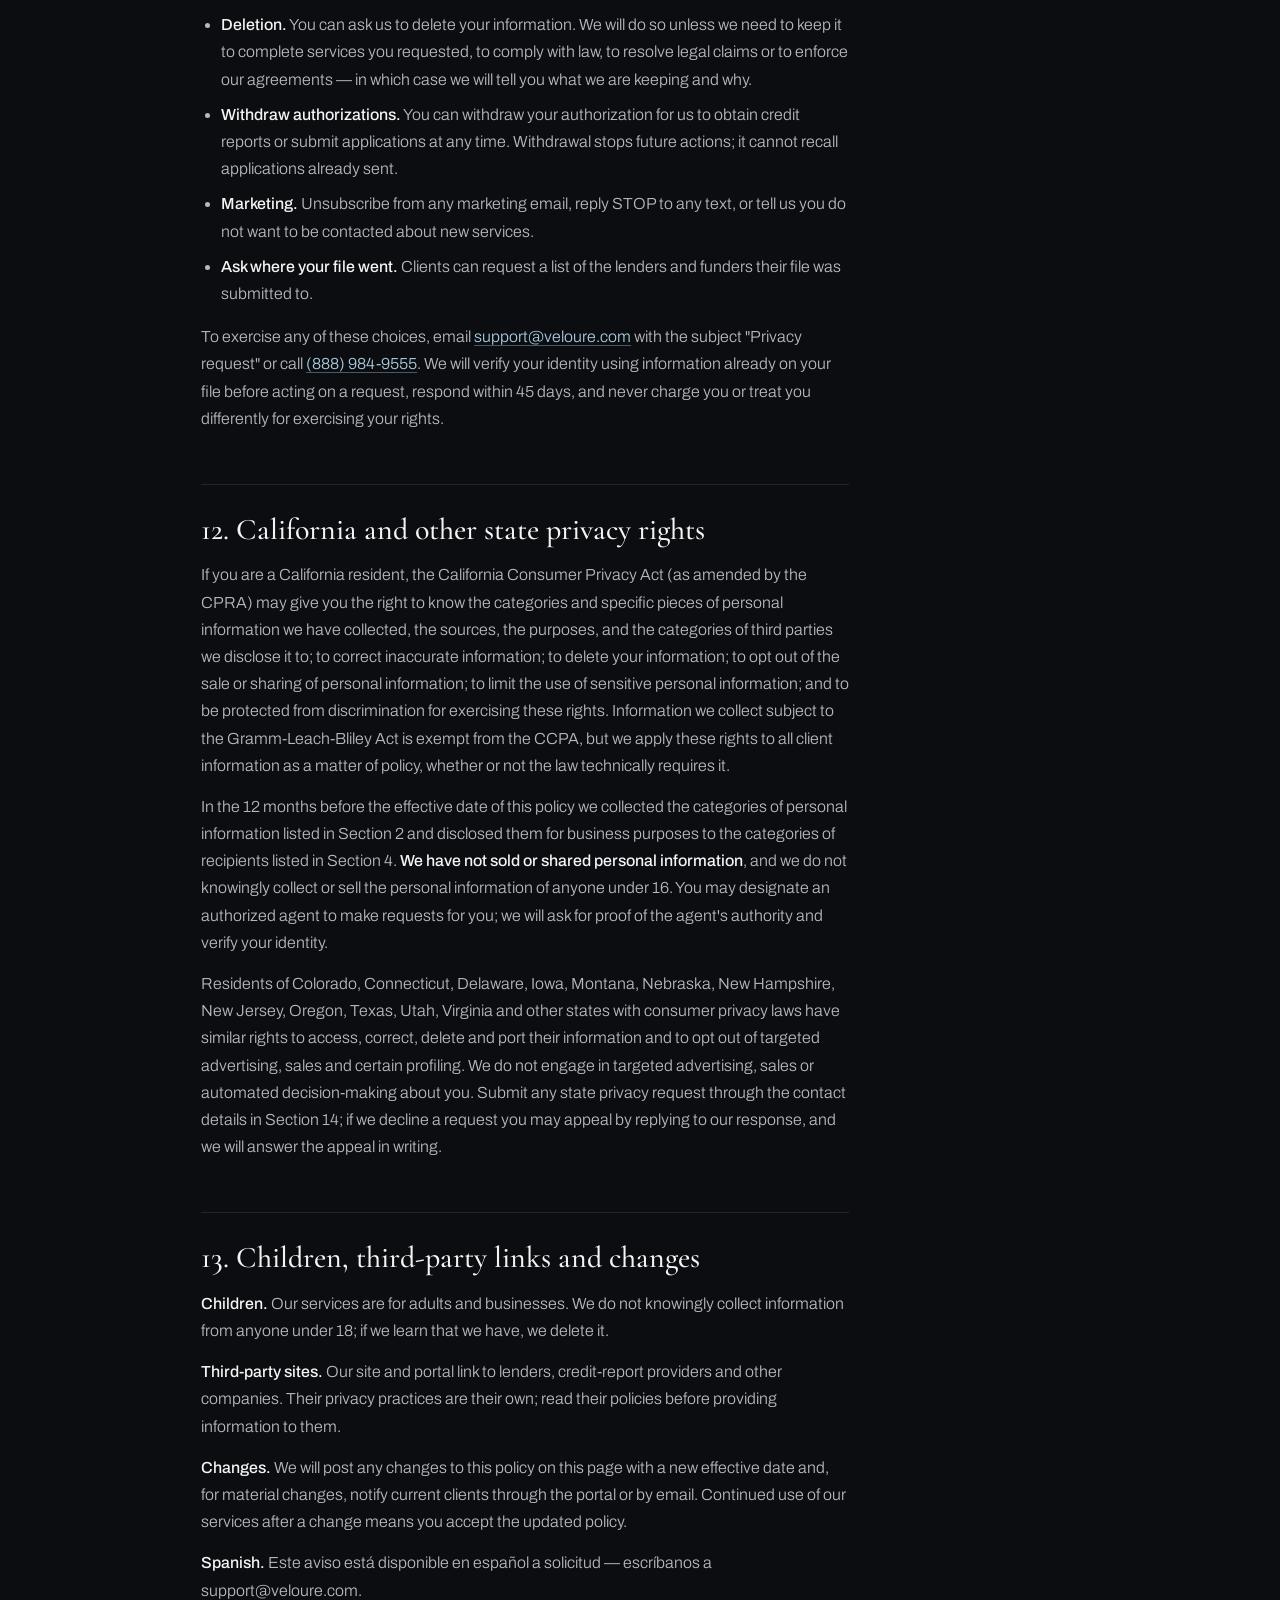
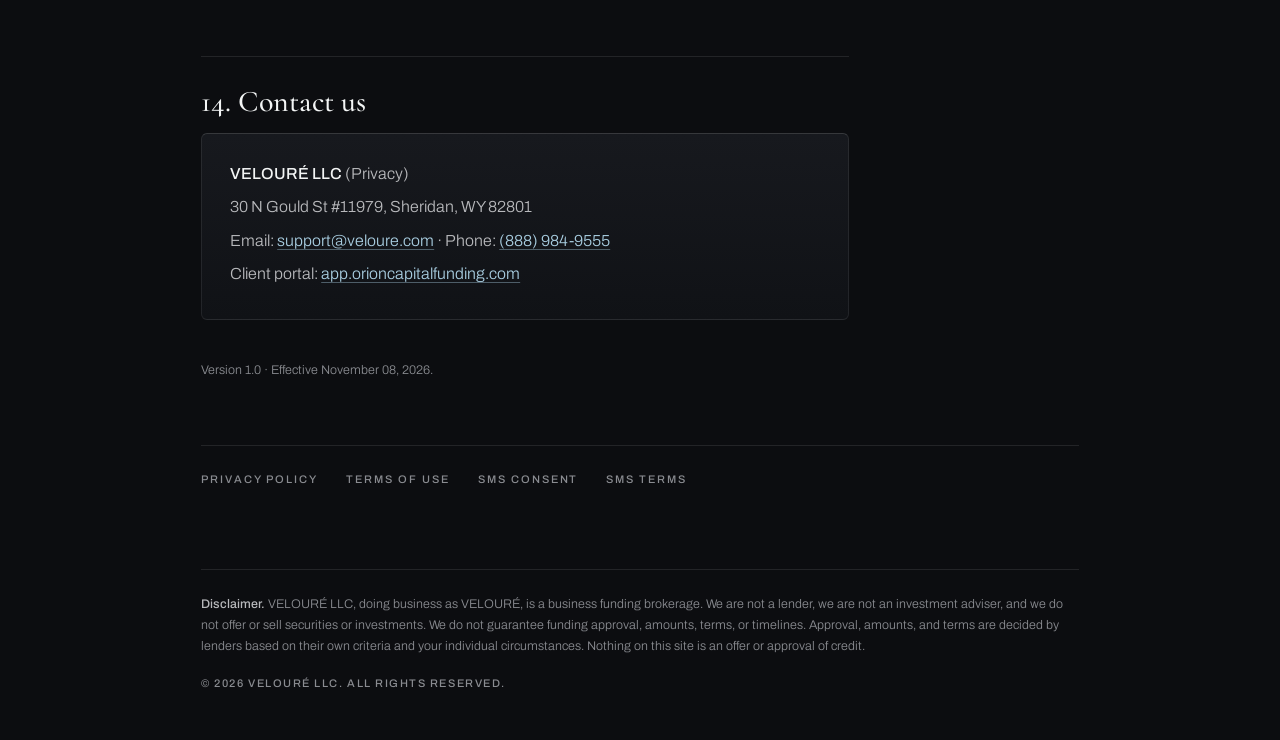
==== commit 04e1770b: "Batch 2: keyboard + screen reader, reduce-motion, search & share hygiene (check-up 2026-11-18, rulin" ====
--- a/privacy-policy/index.html
+++ b/privacy-policy/index.html
@@ -6,6 +6,7 @@
 <title>Privacy Policy | VELOURÉ</title>
 <meta name="description" content="How VELOURÉ LLC collects, uses, shares and protects your information.">
 <meta name="robots" content="index, follow">
+<link rel="canonical" href="https://velourefunding.com/privacy-policy/">
 <meta name="theme-color" content="#0C0D10">
 <link rel="icon" href="../assets/mark.svg" type="image/svg+xml">
 <link rel="icon" href="../assets/favicon-32.png" type="image/png" sizes="32x32">
--- a/legal.css
+++ b/legal.css
@@ -46,14 +46,14 @@
 .legal th,.legal td{text-align:left;vertical-align:top;padding:12px 14px 12px 0;border-bottom:1px solid var(--rule);color:var(--ink-2)}
 .legal th{font-weight:500;font-size:11px;letter-spacing:.16em;text-transform:uppercase;color:var(--muted)}
 .legal img{max-width:100%;height:auto;display:block;border:1px solid var(--rule);border-radius:6px;margin:16px 0 24px}
-.legal .meta{font-size:12.5px;color:var(--faint);margin-top:40px}
+.legal .meta{font-size:12.5px;color:var(--muted);margin-top:40px}
 .legal-links{display:flex;flex-wrap:wrap;gap:8px 28px;margin-top:64px;padding-top:24px;border-top:1px solid var(--rule)}
 .legal-links a{font-weight:500;font-size:11px;letter-spacing:.18em;text-transform:uppercase;color:var(--muted);text-decoration:none}
 .legal-links a:hover{color:var(--ink)}
 footer{max-width:980px;margin:0 auto;padding:0 var(--gutter) 48px}
 .disclaimer{font-size:12.5px;line-height:1.7;color:var(--muted);border-top:1px solid var(--rule);padding-top:24px;margin:0 0 16px}
 .disclaimer b{font-weight:500;color:var(--ink-2)}
-.copy{font-size:11px;letter-spacing:.14em;text-transform:uppercase;color:var(--faint);font-weight:500;margin:0}
+.copy{font-size:11px;letter-spacing:.14em;text-transform:uppercase;color:var(--muted);font-weight:500;margin:0}
 @media (max-width:720px){
   .meta-row{grid-template-columns:1fr}
   .meta-row > div + div{padding-left:0;border-left:0;border-top:1px solid var(--rule)}
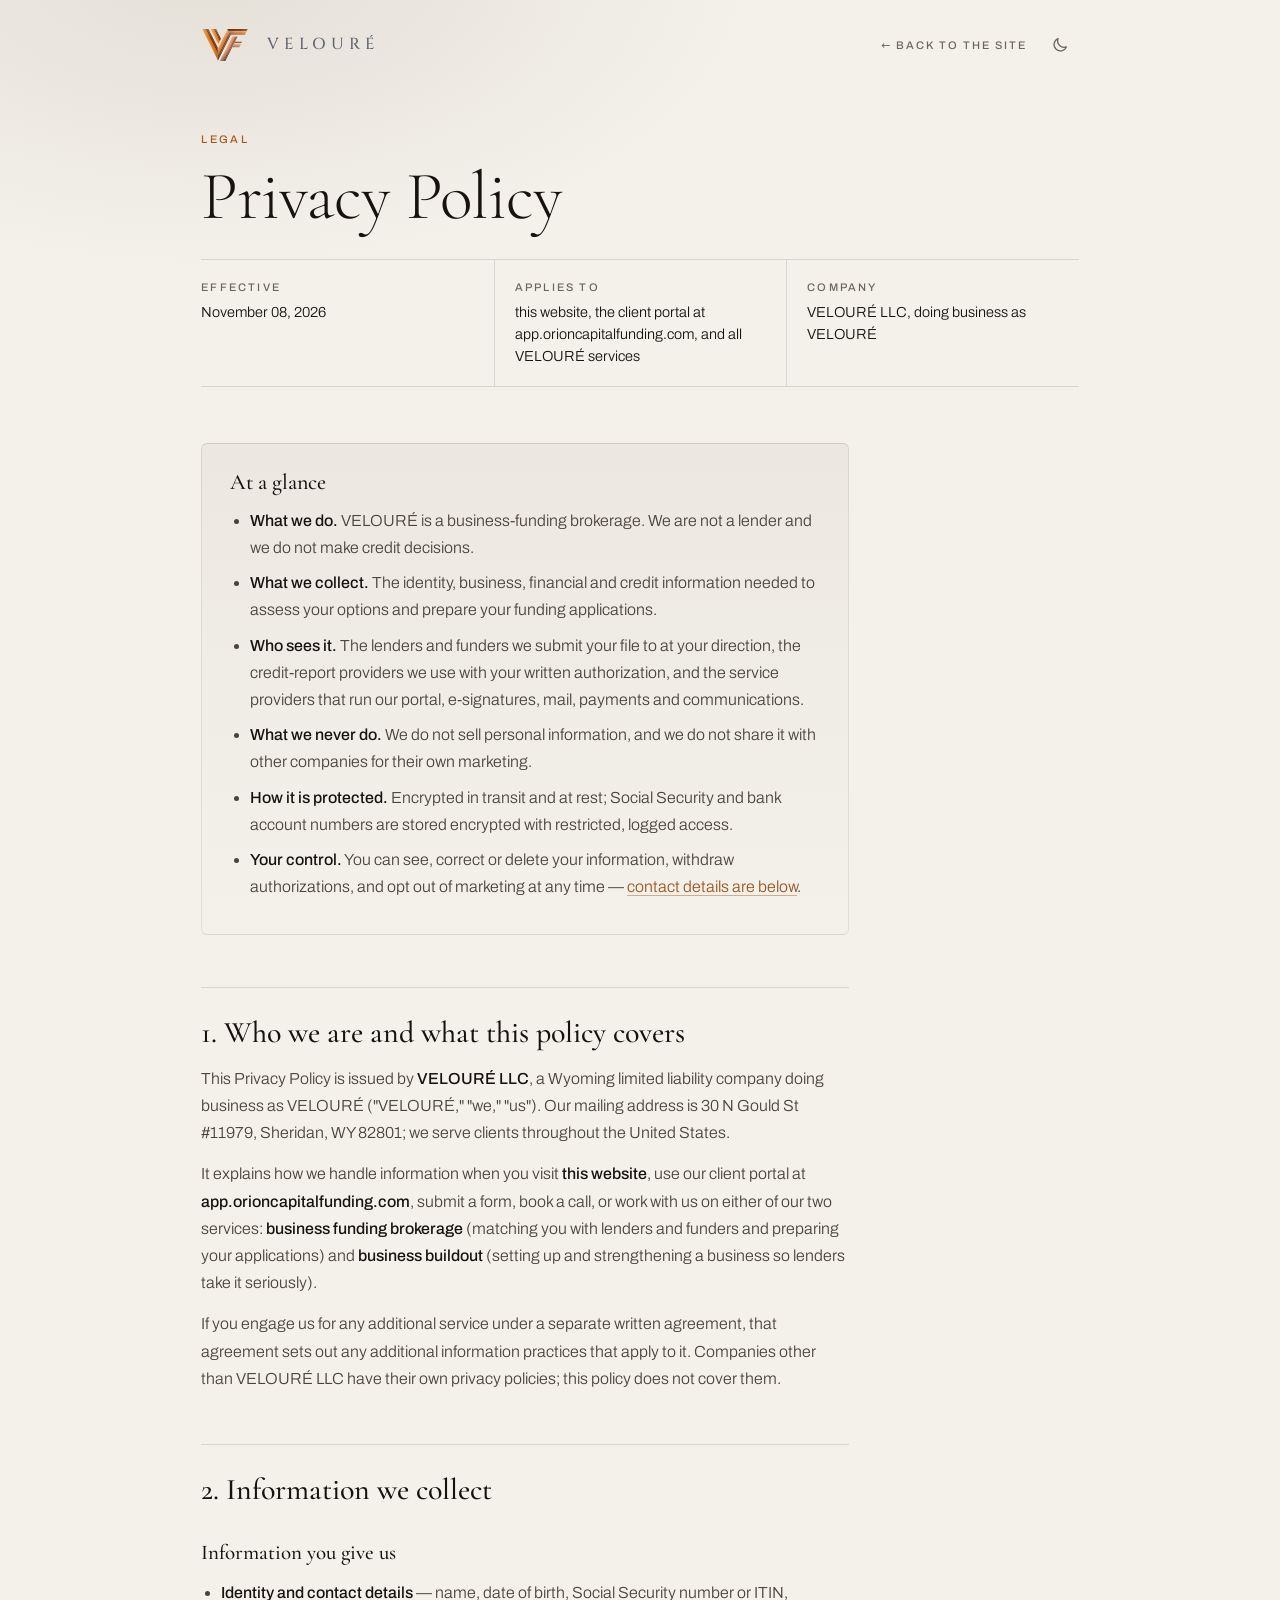
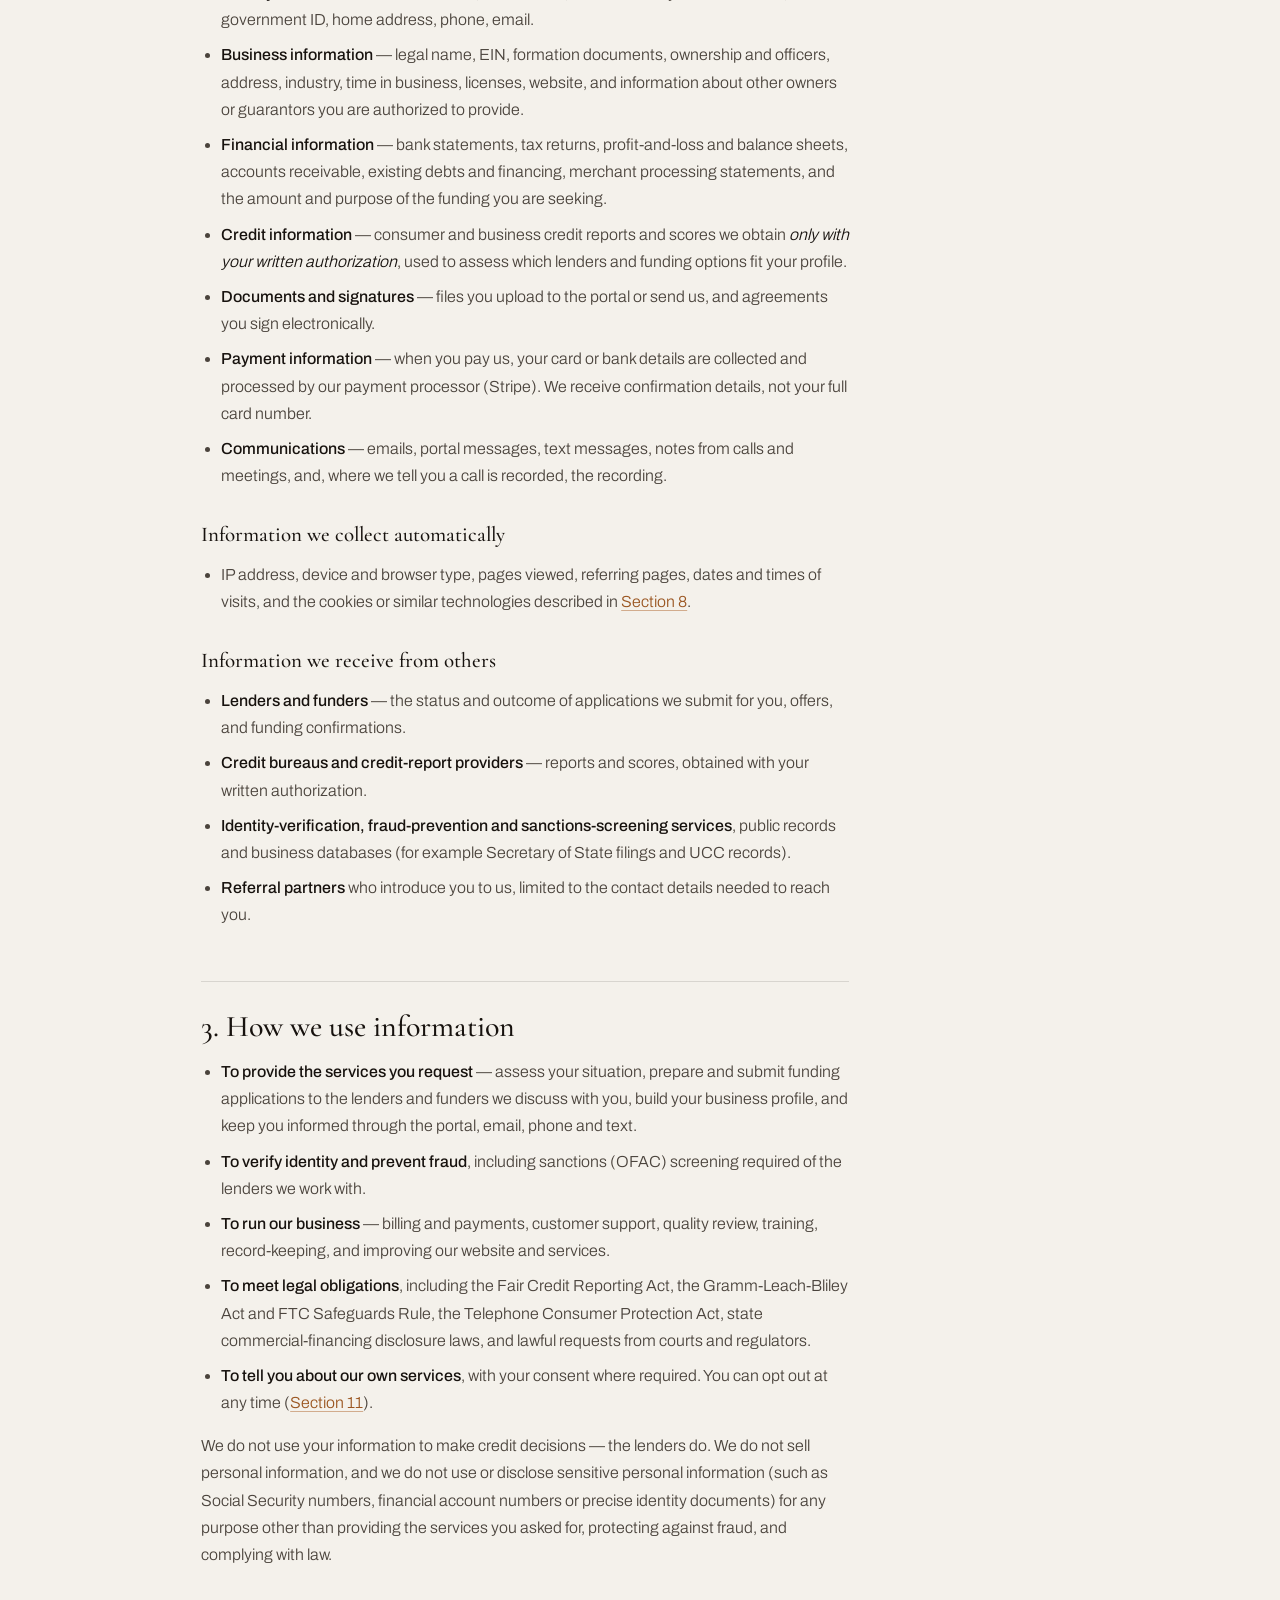
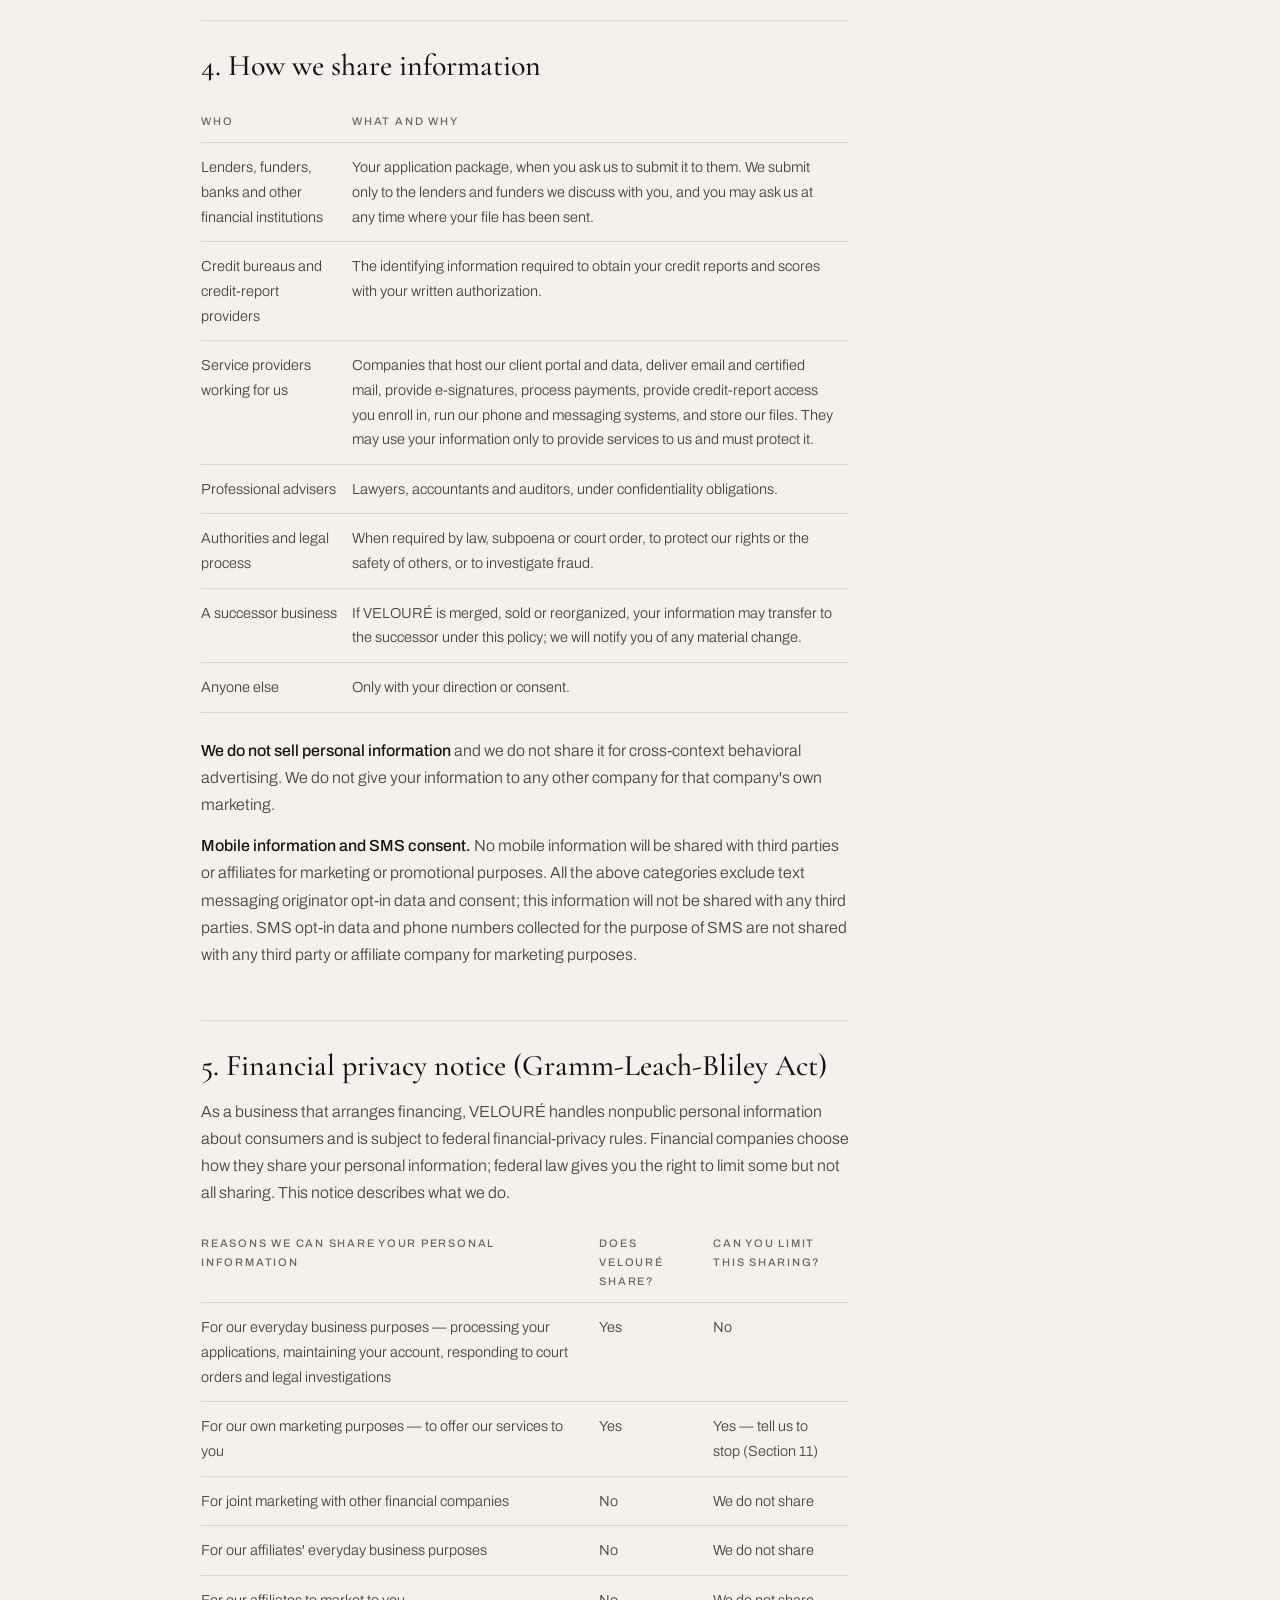
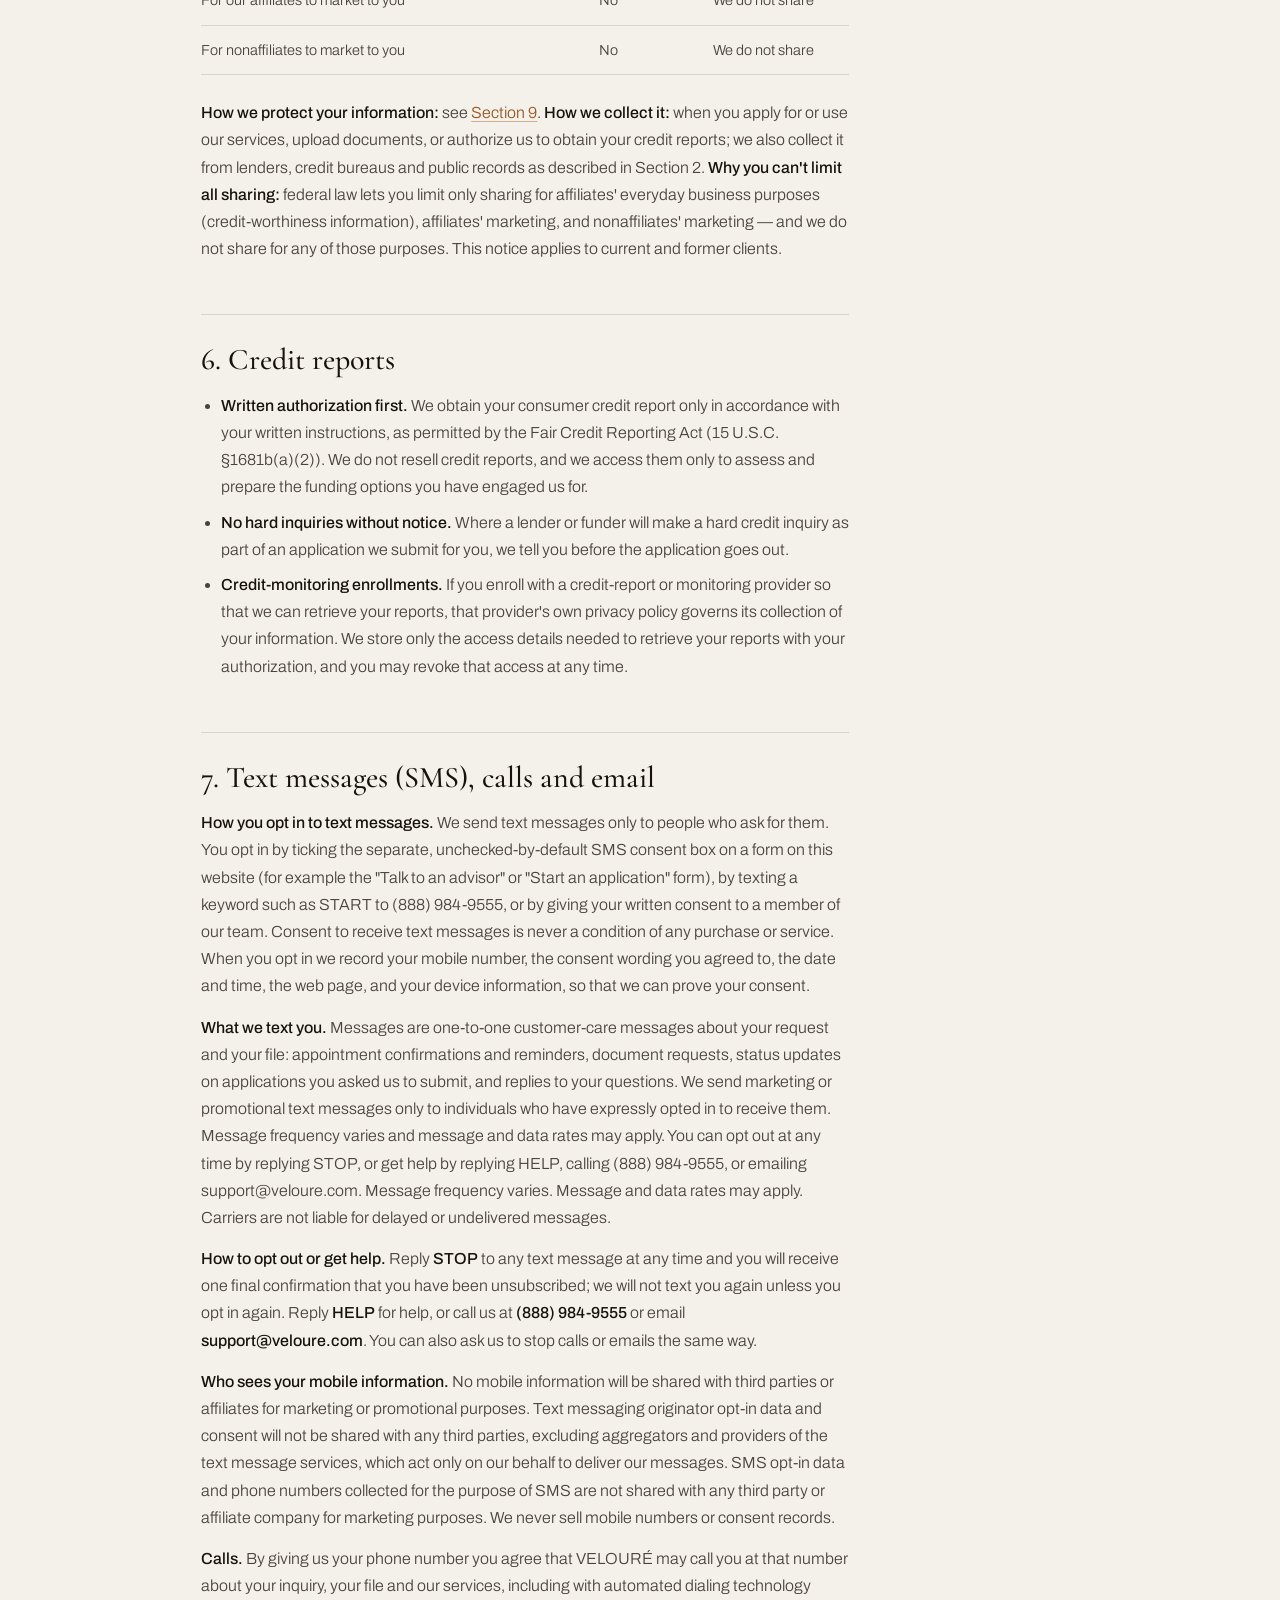
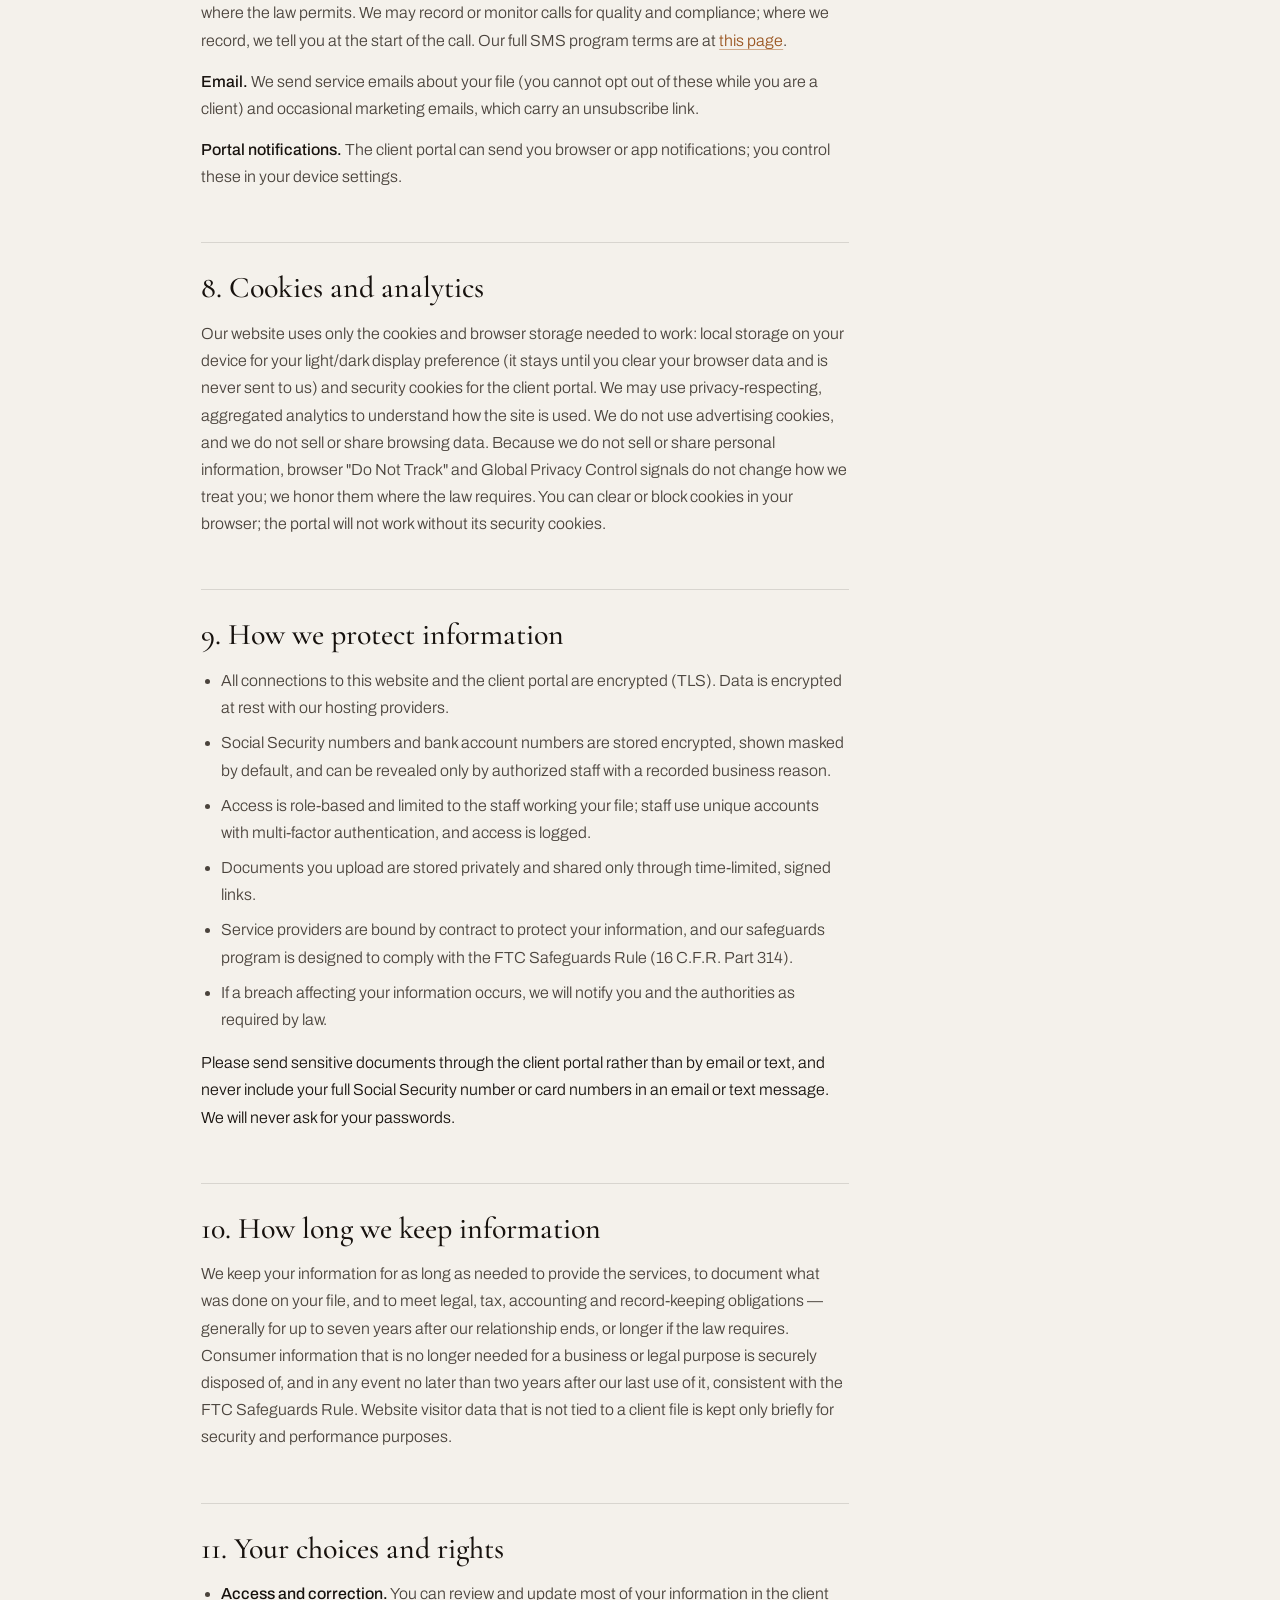
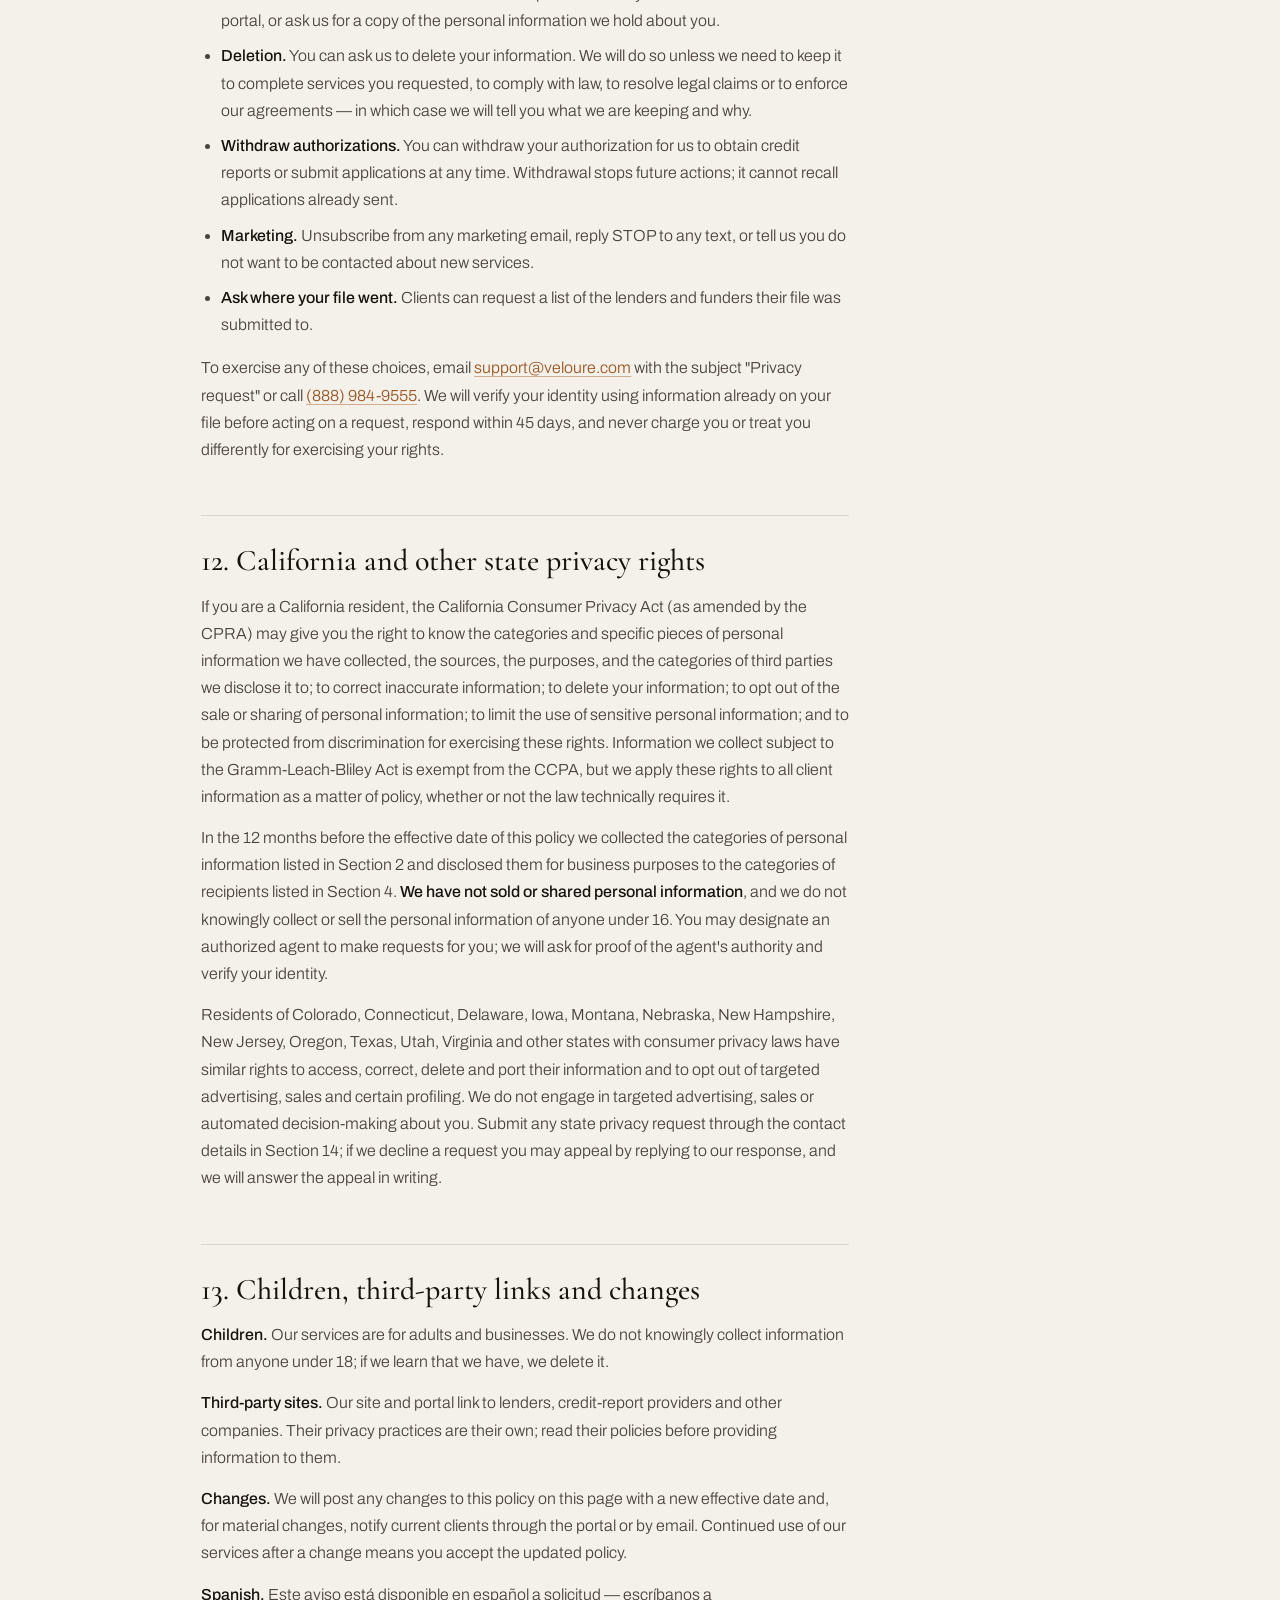
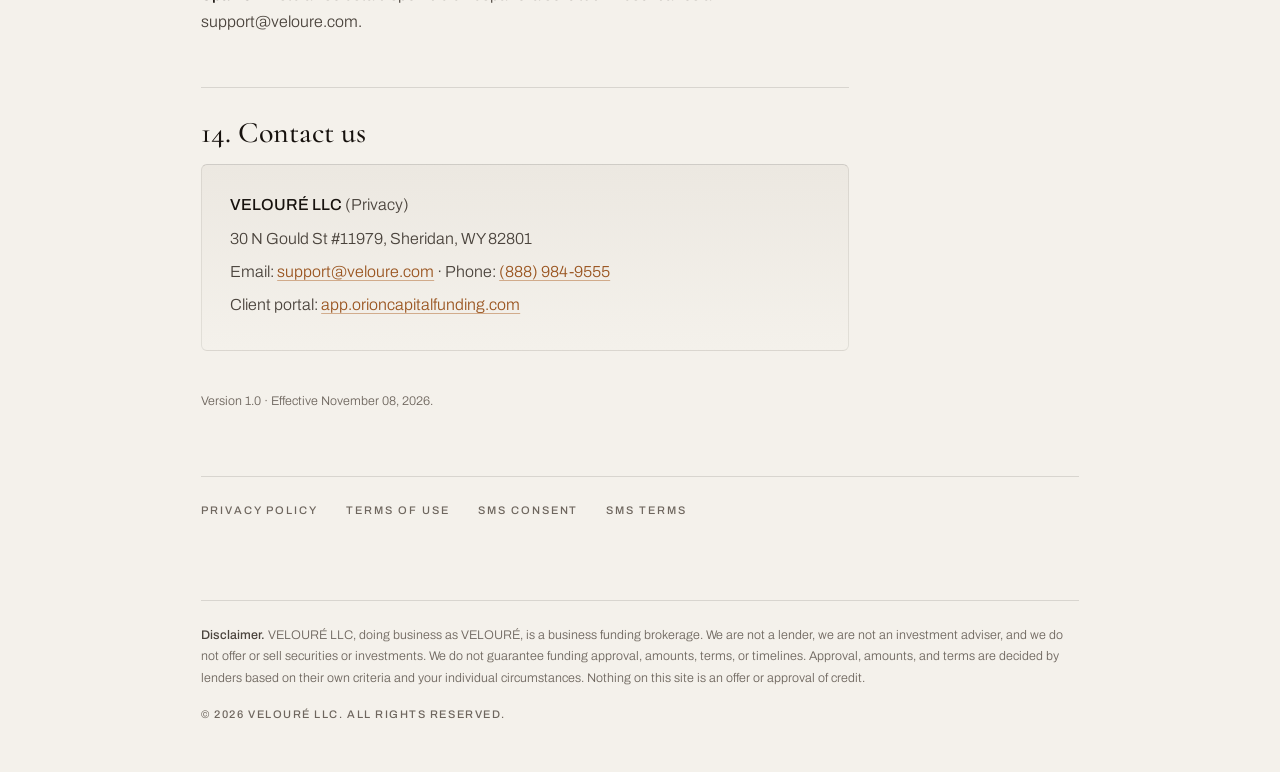
==== commit 16a99363: "Theme toggle: light by default, dark = portal app charcoal, remembered per device - tokens.css: full" ====
--- a/privacy-policy/index.html
+++ b/privacy-policy/index.html
@@ -7,7 +7,8 @@
 <meta name="description" content="How VELOURÉ LLC collects, uses, shares and protects your information.">
 <meta name="robots" content="index, follow">
 <link rel="canonical" href="https://velourefunding.com/privacy-policy/">
-<meta name="theme-color" content="#0C0D10">
+<meta name="theme-color" content="#F4F1EB">
+<script>(function(){var t='light';try{t=localStorage.getItem('veloure-theme')==='dark'?'dark':'light'}catch(e){}var h=document.documentElement;h.setAttribute('data-theme',t);var m=document.querySelector('meta[name="theme-color"]');if(m)m.setAttribute('content',t==='dark'?'#1C1C1C':'#F4F1EB')})();</script>
 <link rel="icon" href="../assets/mark.svg" type="image/svg+xml">
 <link rel="icon" href="../assets/favicon-32.png" type="image/png" sizes="32x32">
 <link rel="apple-touch-icon" href="../assets/apple-touch-icon.png">
@@ -19,7 +20,7 @@
 <div class="bg" aria-hidden="true"></div>
 <nav class="nav" aria-label="Primary">
   <a href="../" class="brand" aria-label="VELOURÉ home"><img class="mark" src="../assets/mark.svg" alt="" width="48" height="34"><span class="wm">VELOURÉ</span></a>
-  <a class="back" href="../">← Back to the site</a>
+  <div class="nav-r"><a class="back" href="../">← Back to the site</a><button class="theme" id="themeBtn" type="button" aria-pressed="false" aria-label="Switch to dark theme"><svg class="moon" viewBox="0 0 24 24" aria-hidden="true"><path d="M20.5 14.5A8.5 8.5 0 0 1 9.5 3.5a8.5 8.5 0 1 0 11 11z"/></svg><svg class="sun" viewBox="0 0 24 24" aria-hidden="true"><circle cx="12" cy="12" r="4"/><path d="M12 2v2M12 20v2M4.93 4.93l1.41 1.41M17.66 17.66l1.41 1.41M2 12h2M20 12h2M4.93 19.07l1.41-1.41M17.66 6.34l1.41-1.41"/></svg></button></div>
 </nav>
 <main id="main">
   <header class="legal-head">
@@ -130,7 +131,7 @@
     <p><strong>Portal notifications.</strong> The client portal can send you browser or app notifications; you control these in your device settings.</p>
 
     <h2 id="cookies">8. Cookies and analytics</h2>
-    <p>Our website uses only the cookies and browser storage needed to work: session storage for your day/night display preference and security cookies for the client portal. We may use privacy-respecting, aggregated analytics to understand how the site is used. We do not use advertising cookies, and we do not sell or share browsing data. Because we do not sell or share personal information, browser "Do Not Track" and Global Privacy Control signals do not change how we treat you; we honor them where the law requires. You can clear or block cookies in your browser; the portal will not work without its security cookies.</p>
+    <p>Our website uses only the cookies and browser storage needed to work: local storage on your device for your light/dark display preference (it stays until you clear your browser data and is never sent to us) and security cookies for the client portal. We may use privacy-respecting, aggregated analytics to understand how the site is used. We do not use advertising cookies, and we do not sell or share browsing data. Because we do not sell or share personal information, browser "Do Not Track" and Global Privacy Control signals do not change how we treat you; we honor them where the law requires. You can clear or block cookies in your browser; the portal will not work without its security cookies.</p>
 
     <h2 id="security">9. How we protect information</h2>
     <ul>
@@ -184,5 +185,6 @@
   <p class="disclaimer"><b>Disclaimer.</b> VELOURÉ LLC, doing business as VELOURÉ, is a business funding brokerage. We are not a lender, we are not an investment adviser, and we do not offer or sell securities or investments. We do not guarantee funding approval, amounts, terms, or timelines. Approval, amounts, and terms are decided by lenders based on their own criteria and your individual circumstances. Nothing on this site is an offer or approval of credit.</p>
   <p class="copy">© 2026 VELOURÉ LLC. All rights reserved.</p>
 </footer>
+<script>(function(){var b=document.getElementById('themeBtn'),h=document.documentElement;if(!b)return;function sync(){var d=h.getAttribute('data-theme')==='dark';b.setAttribute('aria-pressed',d?'true':'false');b.setAttribute('aria-label',d?'Switch to light theme':'Switch to dark theme');var m=document.querySelector('meta[name="theme-color"]');if(m)m.setAttribute('content',d?'#1C1C1C':'#F4F1EB')}b.addEventListener('click',function(){var d=h.getAttribute('data-theme')!=='dark';h.setAttribute('data-theme',d?'dark':'light');try{localStorage.setItem('veloure-theme',d?'dark':'light')}catch(e){}sync()});sync()})();</script>
 </body>
 </html>
--- a/tokens.css
+++ b/tokens.css
@@ -1,38 +1,56 @@
-/* VELOURÉ — brand tokens. Source of truth for colour: the Lovable build ("Screenshot Perfect"), which
-   took black / sky-blue / silver / white from the shield logo. Values sampled from the 2026-11-07 Lovable
-   recording and the brand board, then rounded. Type tokens are placeholders until the style reference lands. */
+/* VELOURÉ — brand tokens. Colour source of truth: the VF logo (2026-11-17 brand render, reference/brand/):
+   copper accent (mark sampled #CD7323 / #E2AC85 / #884224), neutral ink, steel/silver for chrome.
+   Two themes (ruling 2026-11-18): LIGHT is the default for first-time visitors; DARK is the portal app's own palette
+   (app.velourefunding.com :root — canvas #1c1c1c, panels #232323/#2a2a2a, well #171717, ink #ede6d8/#c9c3b7/#a39e93/#7a766d).
+   The theme is html[data-theme="light"|"dark"], set before paint by the inline script in <head> and remembered in
+   localStorage('veloure-theme'). Every colour in styles.css / legal.css / world.js reads these tokens — never hard-code a theme colour. */
 :root {
-  /* surfaces */
-  --bg: #0C0D10;            /* page — Lovable's near-black (sampled #0E0F12 / #090B0B) */
-  --bg-2: #111215;          /* nav bar / raised plates */
-  --bg-3: #16181C;          /* hover surfaces */
-  --plate: rgba(255,255,255,.035);
-  --plate-2: rgba(255,255,255,.06);
-  --rule: rgba(243,245,245,.10);
-  --rule-strong: rgba(243,245,245,.18);
+  /* ---------- LIGHT (default) ---------- */
+  --bg: #F4F1EB;            /* page — warm paper */
+  --bg-2: #ECE8E1;          /* nav bar / raised plates */
+  --bg-3: #E4DFD7;          /* hover surfaces, select options */
+  --bg-rgb: 244,241,235;
+  --on-rgb: 23,18,14;       /* ink as r,g,b — for the alpha overlays (plates, rules, hairlines) */
+  --scrim-rgb: 244,241,235; /* glass panels / scrims are frosted paper on light */
+  --shadow-rgb: 23,18,14;   /* drop shadows and the modal backdrop */
+  --shadow-strong: rgba(23,18,14,.28);
+  --plate: rgba(23,18,14,.04);
+  --plate-2: rgba(23,18,14,.07);
+  --rule: rgba(23,18,14,.12);
+  --rule-strong: rgba(23,18,14,.22);
+  --glass: linear-gradient(160deg, rgba(252,250,246,.94) 0%, rgba(244,241,235,.92) 100%);
+  --glass-edge: rgba(154,85,32,.28);
 
   /* ink */
-  --ink: #F3F5F5;           /* headlines, primary text (Lovable headline #F3F5F5) */
-  --ink-2: #B8B9BC;         /* body / lede (Lovable lede #B8B9BC) */
-  --muted: #8A8C91;         /* labels (Lovable nav links #A5A6A9 / #77787B) */
-  --faint: #5C5E63;         /* placeholders, mount hints */
+  --ink: #17120E;           /* headlines, primary text (16.5:1) */
+  --ink-2: #4A433C;         /* body / lede (8.6:1) */
+  --muted: #6E665E;         /* labels (5.0:1) */
+  --faint: #746B62;         /* placeholders, mount hints (4.6:1) */
+  --white: var(--ink);      /* legacy name used by styles.css for "the text colour" */
 
-  /* accent — the one colour: sky blue from the logo */
-  --blue: #A8CDE0;          /* brand board #A6CADD · Lovable badge #ADD1DF */
-  --blue-bright: #CFE6F2;   /* highlights on dark */
-  --blue-deep: #2A6E9F;     /* shield face mid tone — large fills only */
-  --blue-ink: #0F3352;      /* shield navy — text on blue */
-  --blue-line: rgba(168,205,224,.40);
-  --blue-soft: rgba(168,205,224,.10);
+  /* accent — the one colour: copper from the VF mark (ruling 2026-11-17) */
+  --accent: #A85A1B;        /* copper for light — lines, borders, fills (4.5:1 on paper; white text on it 5.1:1) */
+  --accent-bright: #D4823A; /* lit copper edge — glows and gradients */
+  --accent-deep: #7A3C14;   /* dark copper — large fills, strong text */
+  --accent-ink: #FFF7EE;    /* text on copper */
+  --accent-rgb: 168,90,27;
+  --accent-line: rgba(168,90,27,.45);
+  --accent-soft: rgba(168,90,27,.10);
+  --tech: #9A5520;          /* technical labels (5.0:1) — the "lit copper" of the dark theme, deepened for paper */
+  --tech-rgb: 154,85,32;
+  --tech-dim: rgba(154,85,32,.62);
 
   /* metal */
-  --silver: #C9CDD3;
+  --silver: #5F656E;        /* steel text on paper (5.2:1) */
   --silver-2: #8A9099;
-  --silver-grad: linear-gradient(100deg, #F4F5F7 0%, #AEB4BD 38%, #F0F1F3 62%, #8A9099 100%);
+  --silver-rgb: 95,101,110;
+  --silver-grad: linear-gradient(100deg, #6B7079 0%, #3E434A 38%, #767C85 62%, #2E3238 100%);
+  --copper-grad: linear-gradient(100deg, #D4823A 0%, #A85A1B 38%, #C8702E 62%, #7A3C14 100%);
 
   /* status */
-  --ok: #7FD3A6;
-  --err: #F08A8A;
+  --ok: #1F7A4A;
+  --err: #B3261E;
+  --err-rgb: 179,38,30;
 
   /* layout */
   --nav-h: 72px;
@@ -40,5 +58,52 @@
   --max: 1480px;
   --ease: cubic-bezier(.2,.7,.2,1);
 
+  color-scheme: light;
+}
+
+html[data-theme="dark"] {
+  /* ---------- DARK = the portal app's palette ---------- */
+  --bg: #1C1C1C;            /* app canvas */
+  --bg-2: #232323;          /* app panel */
+  --bg-3: #2A2A2A;          /* app panel-2 */
+  --bg-rgb: 28,28,28;
+  --on-rgb: 237,230,216;    /* app ink #ede6d8 as r,g,b — the app's glass/edge overlays are built on it */
+  --scrim-rgb: 20,20,20;
+  --shadow-rgb: 0,0,0;
+  --shadow-strong: rgba(0,0,0,.9);
+  --plate: rgba(237,230,216,.035);
+  --plate-2: rgba(237,230,216,.06);
+  --rule: rgba(237,230,216,.10);     /* app --edge */
+  --rule-strong: rgba(237,230,216,.22); /* app --rule-strong */
+  --glass: linear-gradient(160deg, rgba(35,35,35,.92) 0%, rgba(28,28,28,.88) 100%);
+  --glass-edge: rgba(226,172,133,.2);
+
+  --ink: #EDE6D8;
+  --ink-2: #C9C3B7;
+  --muted: #A39E93;
+  --faint: #7A766D;
+  --white: var(--ink);
+
+  --accent: #D4823A;
+  --accent-bright: #F0C39C;
+  --accent-deep: #884224;
+  --accent-ink: #2A1507;
+  --accent-rgb: 212,130,58;
+  --accent-line: rgba(212,130,58,.40);
+  --accent-soft: rgba(212,130,58,.10);
+  --tech: #E2AC85;
+  --tech-rgb: 226,172,133;
+  --tech-dim: rgba(226,172,133,.55);
+
+  --silver: #C9CDD3;
+  --silver-2: #8A9099;
+  --silver-rgb: 200,208,214;
+  --silver-grad: linear-gradient(100deg, #F4F5F7 0%, #AEB4BD 38%, #F0F1F3 62%, #8A9099 100%);
+  --copper-grad: linear-gradient(100deg, #F0C39C 0%, #CD7323 38%, #E2AC85 62%, #884224 100%);
+
+  --ok: #7FD3A6;
+  --err: #F08A8A;
+  --err-rgb: 240,138,138;
+
   color-scheme: dark;
 }
--- a/legal.css
+++ b/legal.css
@@ -6,12 +6,12 @@
 *{box-sizing:border-box}
 html{scroll-behavior:smooth}
 body{margin:0;background:var(--bg);color:var(--ink);font-family:var(--sans);font-weight:300;font-size:16px;line-height:1.7;-webkit-font-smoothing:antialiased}
-a{color:var(--blue);text-decoration:underline;text-underline-offset:3px;text-decoration-color:var(--blue-line)}
-a:hover{text-decoration-color:var(--blue)}
-:focus-visible{outline:2px solid var(--blue);outline-offset:3px}
-.skip{position:absolute;left:-9999px;top:12px;padding:10px 14px;background:var(--blue);color:var(--blue-ink)}
+a{color:var(--tech);text-decoration:underline;text-underline-offset:3px;text-decoration-color:var(--accent-line)}
+a:hover{text-decoration-color:var(--accent)}
+:focus-visible{outline:2px solid var(--accent);outline-offset:3px}
+.skip{position:absolute;left:-9999px;top:12px;padding:10px 14px;background:var(--accent);color:var(--accent-ink)}
 .skip:focus{left:12px}
-.bg{position:fixed;inset:0;z-index:0;pointer-events:none;background:radial-gradient(70% 55% at 16% -4%,#1C1E25 0%,rgba(28,30,37,0) 62%),var(--bg)}
+.bg{position:fixed;inset:0;z-index:0;pointer-events:none;background:radial-gradient(70% 55% at 16% -4%,var(--bg-3) 0%,rgba(var(--bg-rgb),0) 62%),var(--bg)}
 .nav,main,footer{position:relative;z-index:1}
 .nav{display:flex;align-items:center;justify-content:space-between;gap:20px;max-width:980px;margin:0 auto;padding:26px var(--gutter)}
 .brand{display:flex;align-items:center;gap:13px;text-decoration:none}
@@ -20,7 +20,7 @@
 .nav .back{font-family:var(--sans);font-weight:500;font-size:11px;letter-spacing:.18em;text-transform:uppercase;color:var(--muted);text-decoration:none}
 .nav .back:hover{color:var(--ink)}
 main{max-width:980px;margin:0 auto;padding:40px var(--gutter) 80px}
-.lab{font-weight:500;font-size:11px;letter-spacing:.22em;text-transform:uppercase;color:var(--blue)}
+.lab{font-weight:500;font-size:11px;letter-spacing:.22em;text-transform:uppercase;color:var(--accent)}
 .legal-head h1{font-family:var(--serif);font-weight:300;font-size:clamp(40px,6vw,68px);line-height:1;letter-spacing:-.01em;margin:14px 0 28px}
 .meta-row{display:grid;grid-template-columns:repeat(3,minmax(0,1fr));gap:0;margin:0 0 56px;border-top:1px solid var(--rule);border-bottom:1px solid var(--rule)}
 .meta-row > div{padding:18px 20px 18px 0}
@@ -36,9 +36,9 @@
 .legal li{margin-bottom:8px}
 .legal strong,.legal b{font-weight:500;color:var(--ink)}
 .legal em{font-style:italic;color:var(--ink)}
-.legal code{font-family:ui-monospace,Menlo,Consolas,monospace;font-size:13px;color:var(--blue-bright);background:rgba(255,255,255,.05);padding:2px 6px;border-radius:3px}
-.legal blockquote{margin:16px 0 20px;padding:18px 22px;border-left:2px solid var(--blue);background:rgba(255,255,255,.03);color:var(--ink);font-family:var(--serif);font-size:19px;line-height:1.5}
-.legal .glance,.legal .card{background:linear-gradient(180deg,#17191E,#101216);border:1px solid rgba(255,255,255,.08);border-top-color:rgba(255,255,255,.16);border-radius:6px;padding:26px 28px;margin:0 0 28px}
+.legal code{font-family:ui-monospace,Menlo,Consolas,monospace;font-size:13px;color:var(--accent-bright);background:rgba(var(--on-rgb),.05);padding:2px 6px;border-radius:3px}
+.legal blockquote{margin:16px 0 20px;padding:18px 22px;border-left:2px solid var(--accent);background:rgba(var(--on-rgb),.03);color:var(--ink);font-family:var(--serif);font-size:19px;line-height:1.5}
+.legal .glance,.legal .card{background:linear-gradient(180deg,var(--bg-2),var(--bg));border:1px solid rgba(var(--on-rgb),.08);border-top-color:rgba(var(--on-rgb),.16);border-radius:6px;padding:26px 28px;margin:0 0 28px}
 .legal .glance h2{border:0;margin:0 0 12px;padding:0;font-size:22px}
 .legal .glance ul{margin:0}
 .legal .card p{margin:0 0 6px}
@@ -62,3 +62,9 @@
   .legal td{display:block;padding:6px 0;border:0}
   .legal tr{padding:10px 0;border-bottom:1px solid var(--rule)}
 }
+/* theme button in the legal nav (ruling 2026-11-18) */
+.nav-r{display:flex;align-items:center;gap:14px}
+.theme{display:inline-flex;align-items:center;justify-content:center;width:38px;height:38px;border:0;background:none;color:var(--muted);cursor:pointer;transition:color .3s}
+.theme:hover{color:var(--accent)}.theme:focus-visible{outline:2px solid var(--accent);outline-offset:2px}
+.theme svg{width:18px;height:18px;display:block;fill:none;stroke:currentColor;stroke-width:1.7;stroke-linecap:round;stroke-linejoin:round}
+.theme .sun{display:none}html[data-theme="dark"] .theme .sun{display:block}html[data-theme="dark"] .theme .moon{display:none}
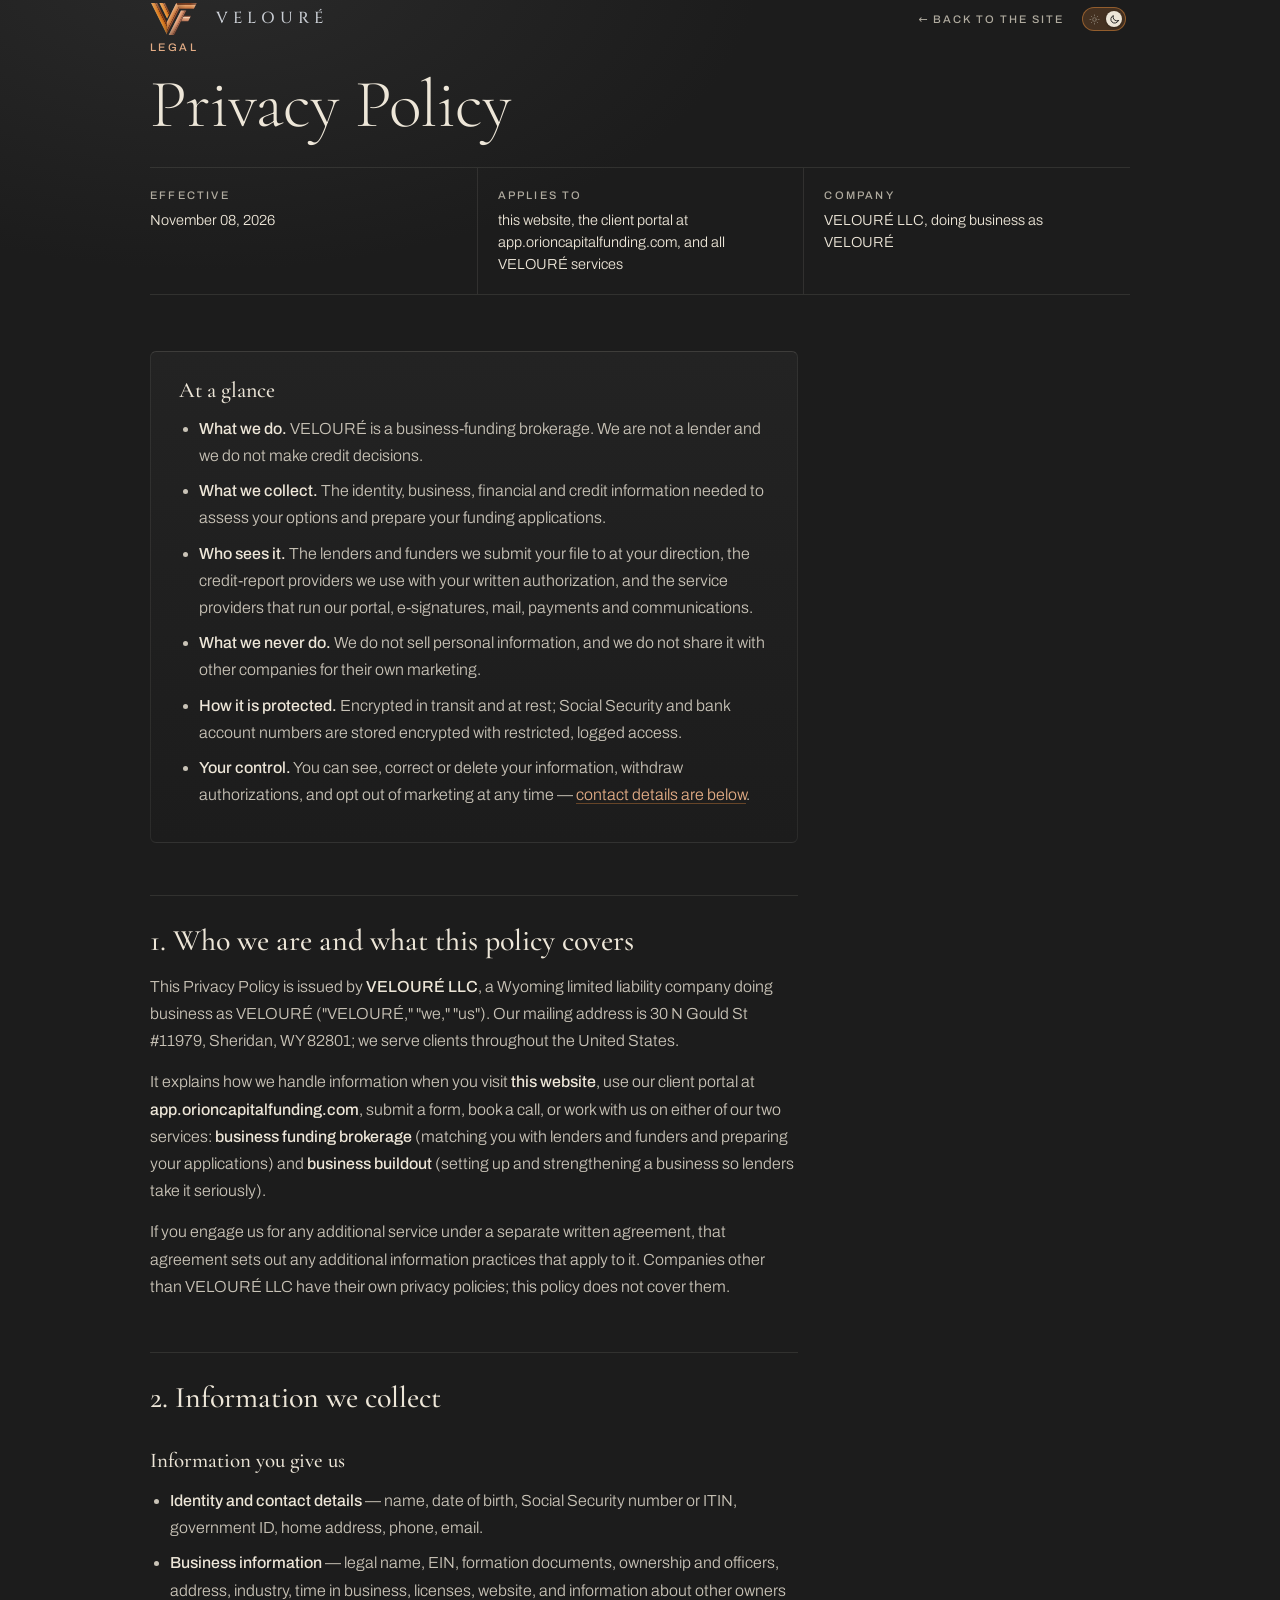
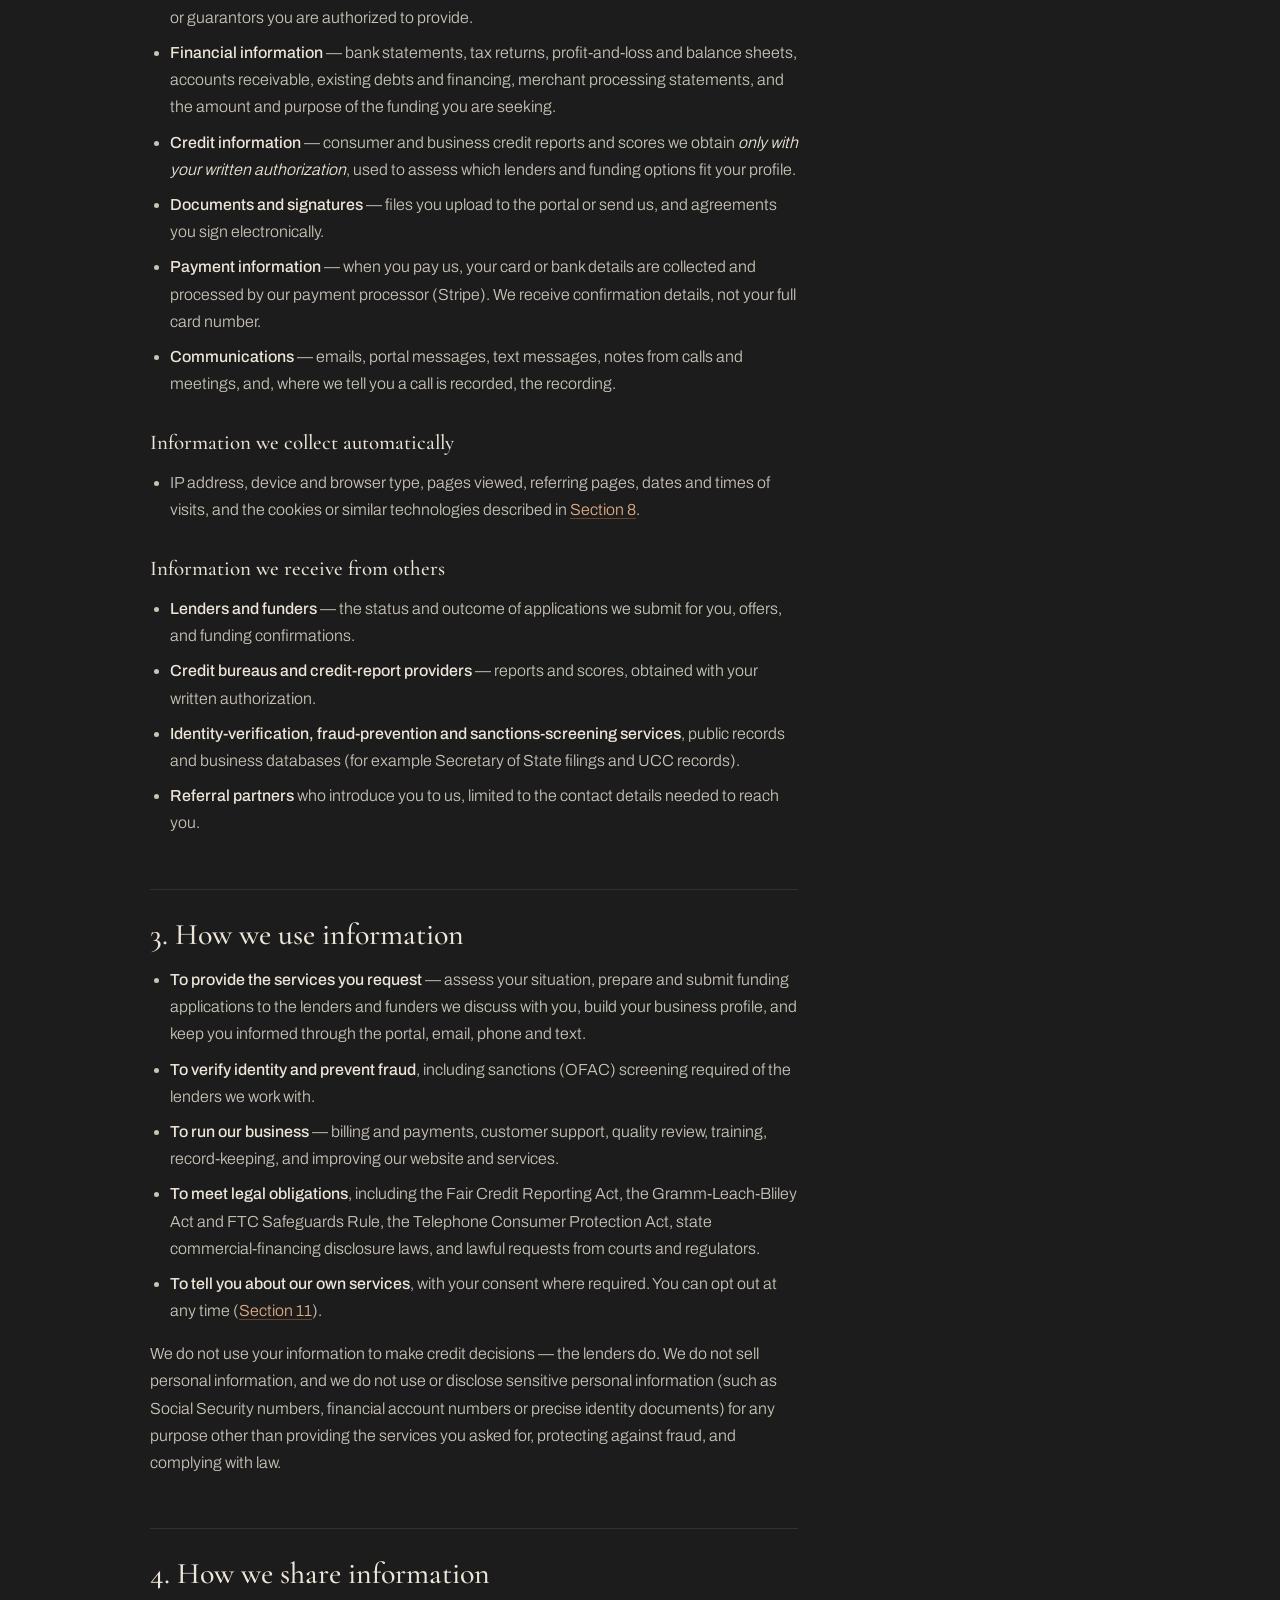
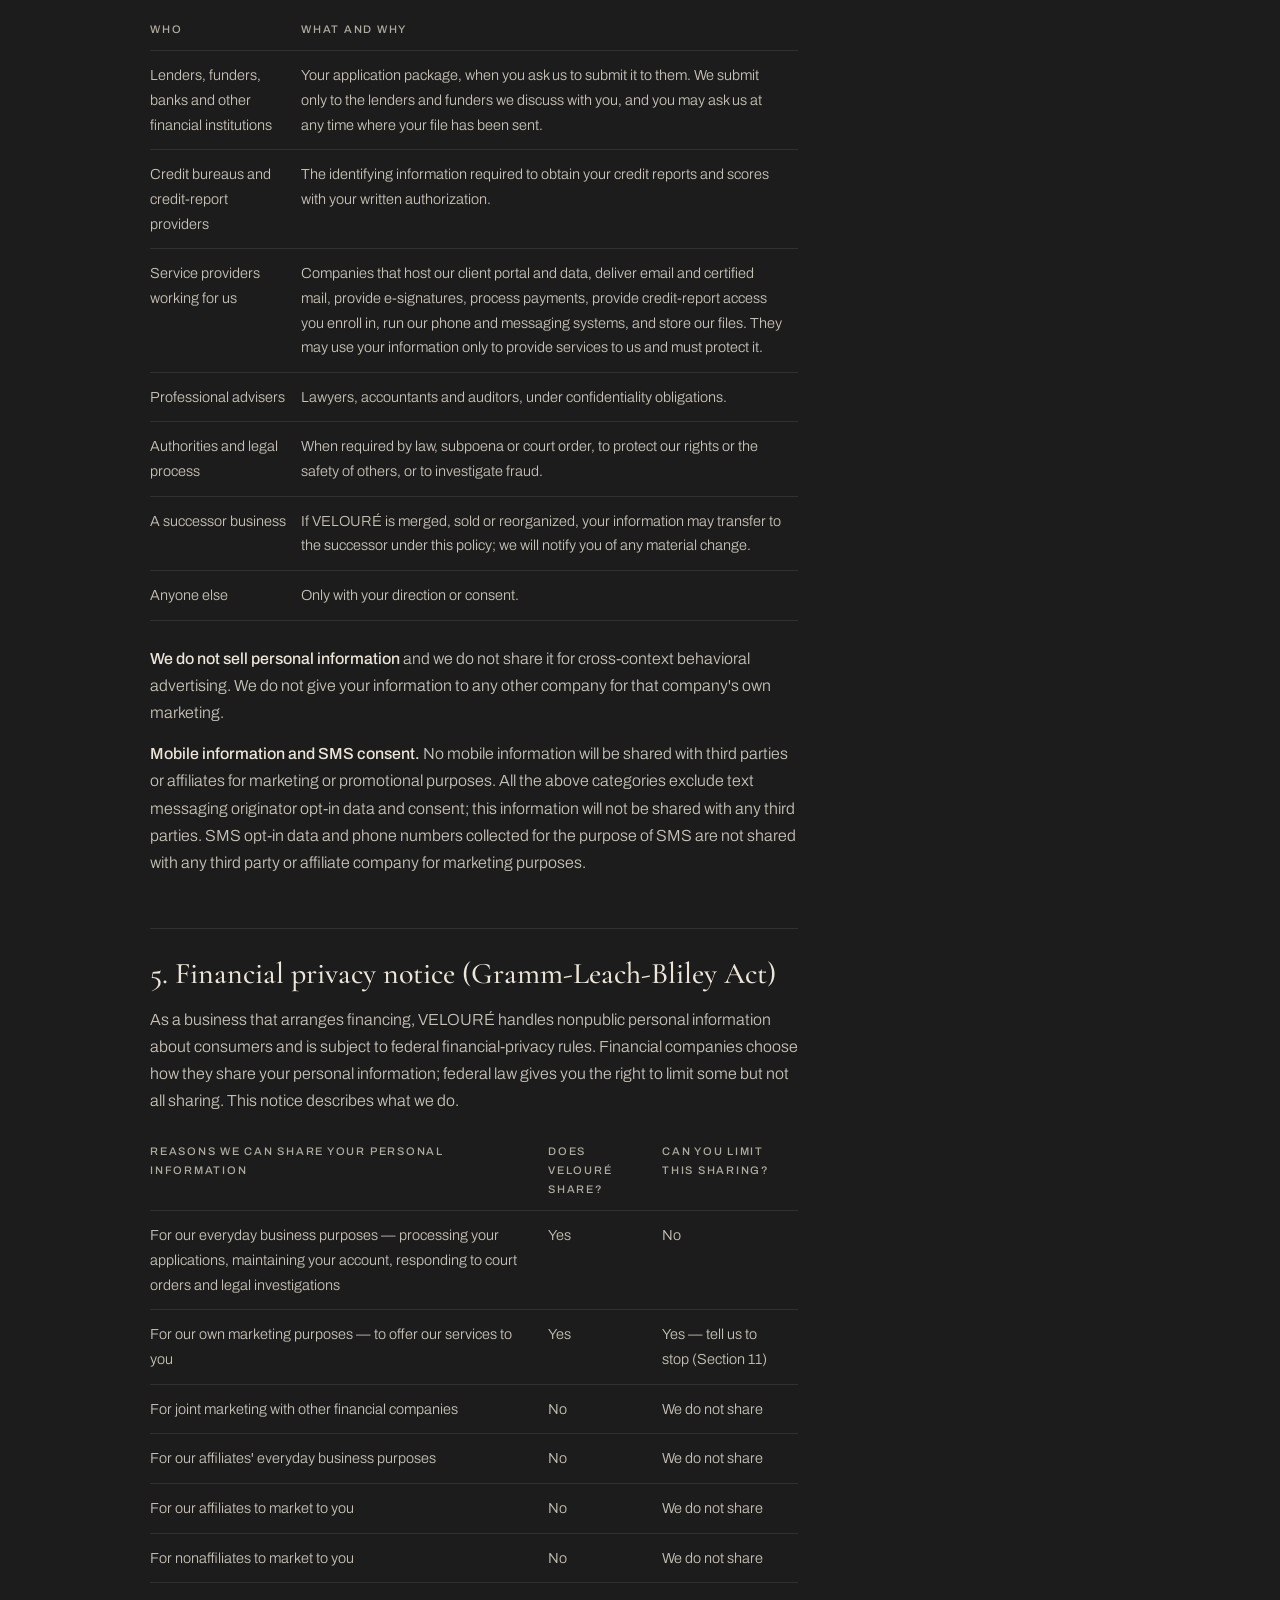
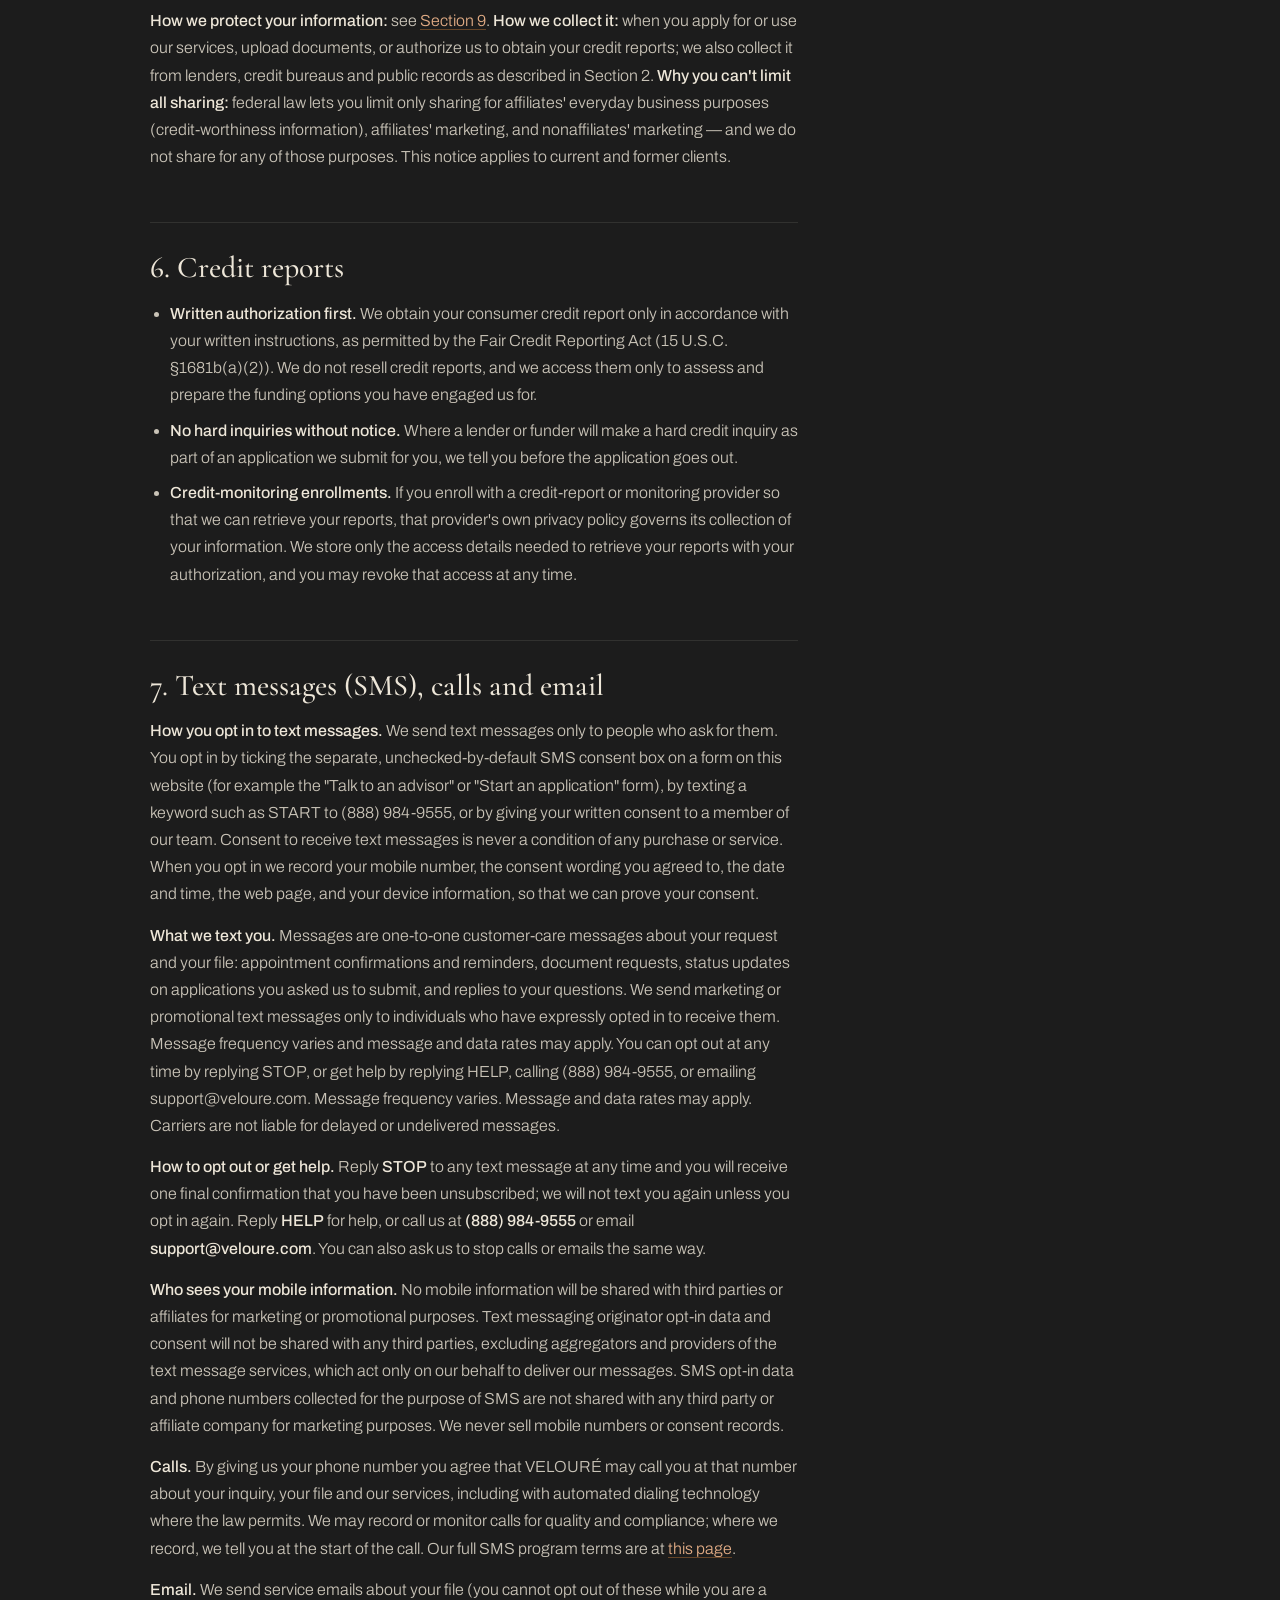
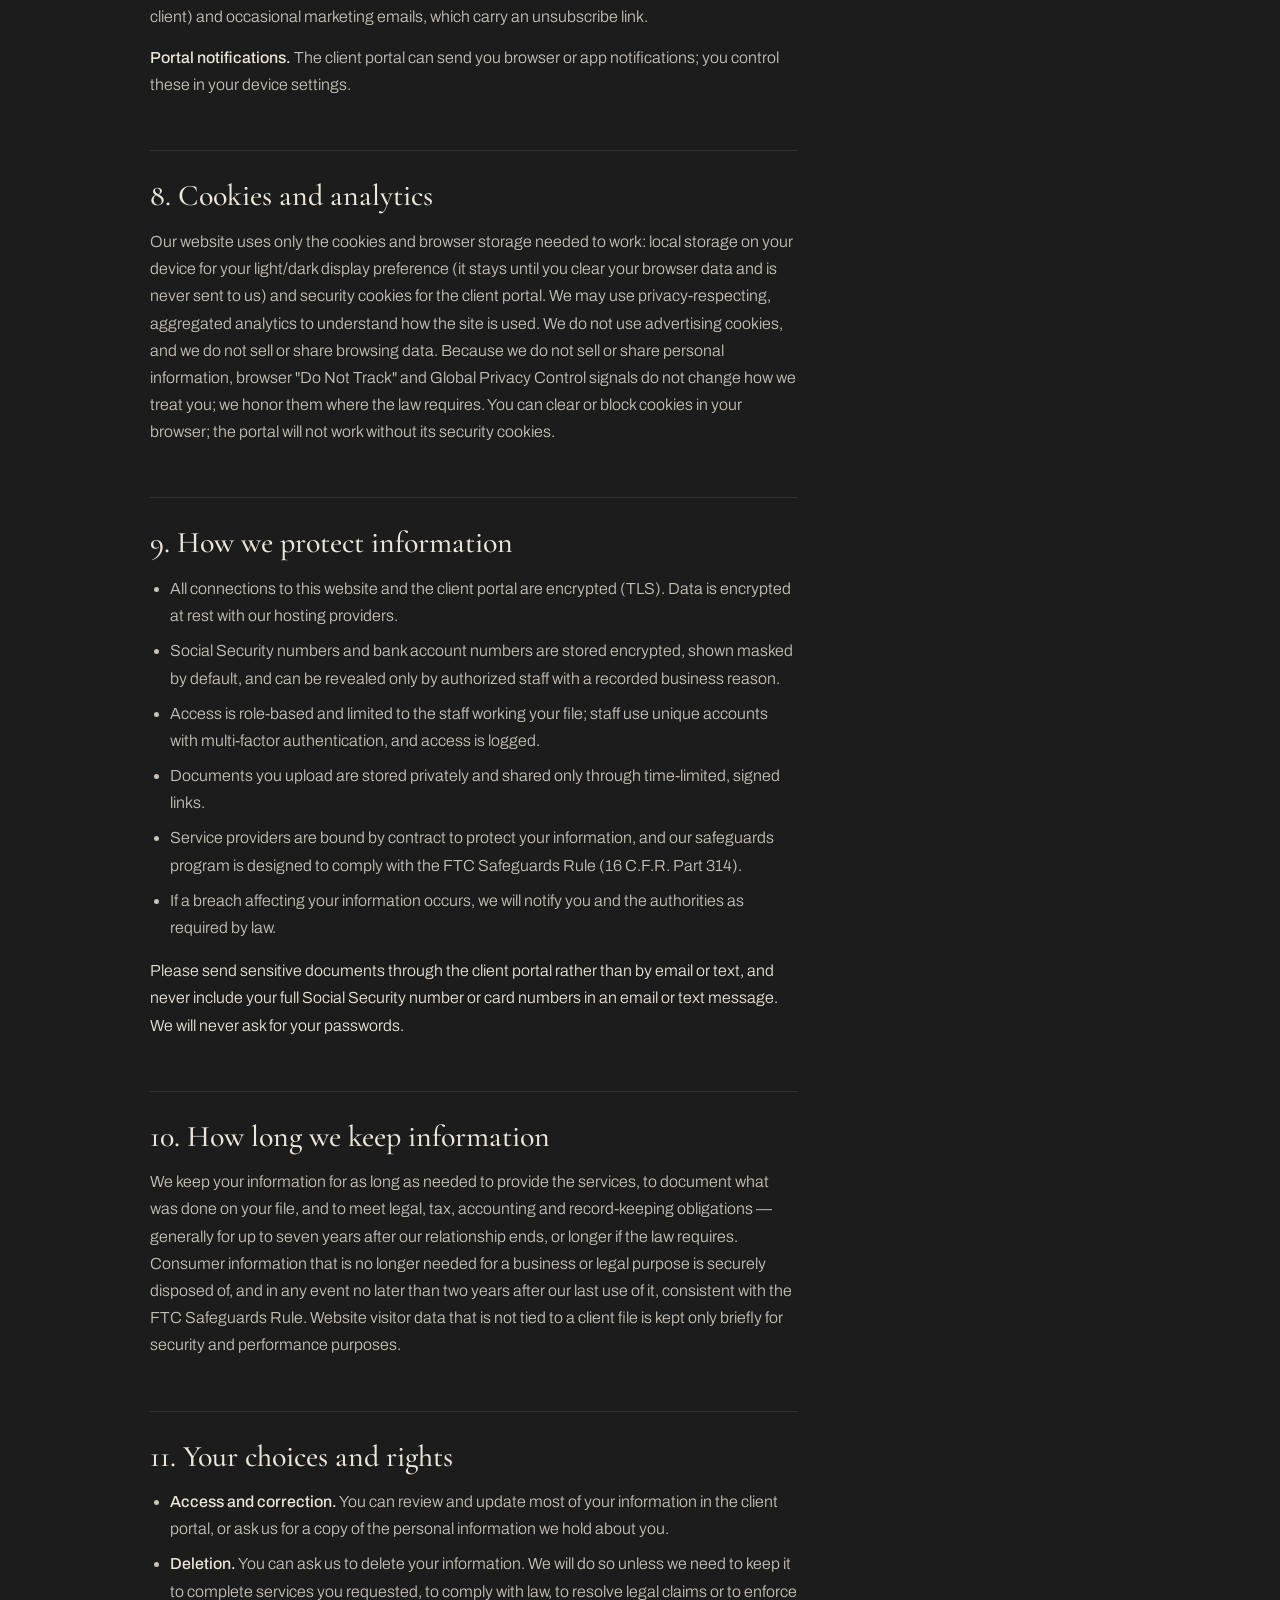
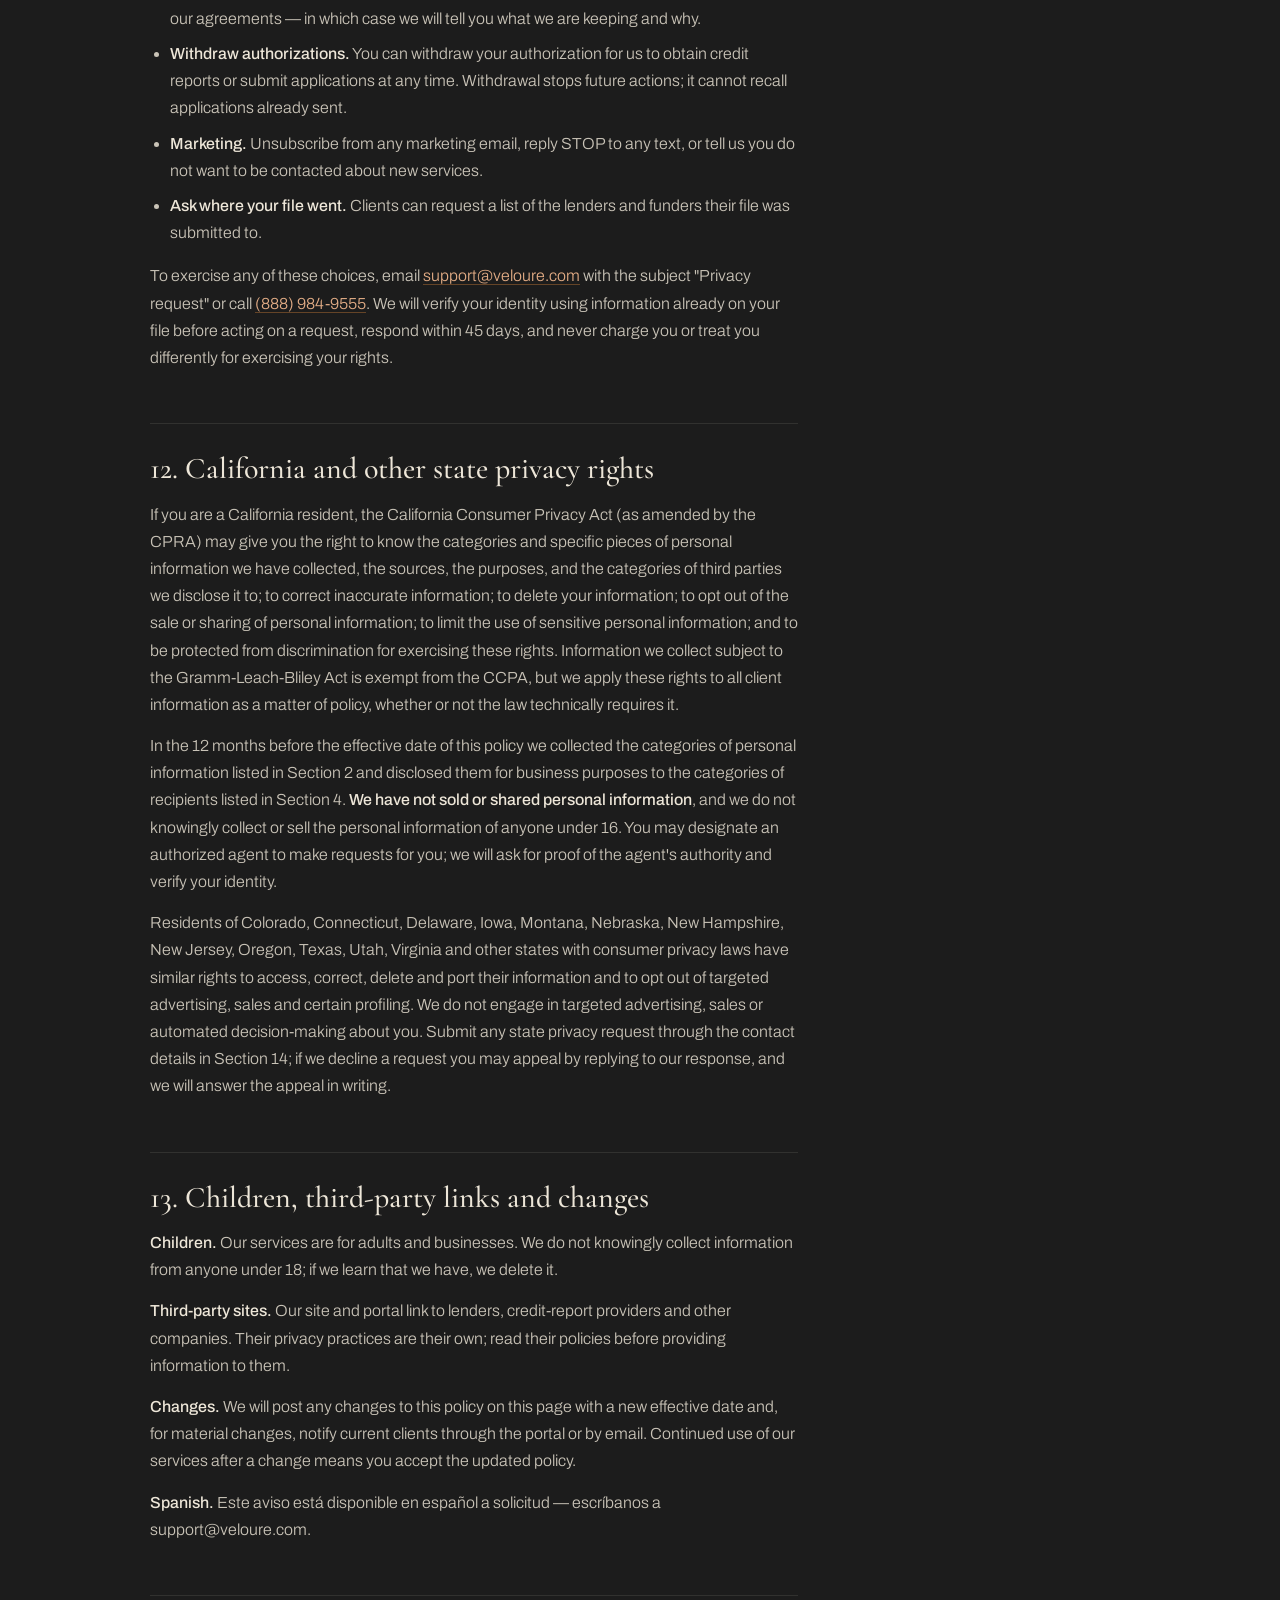
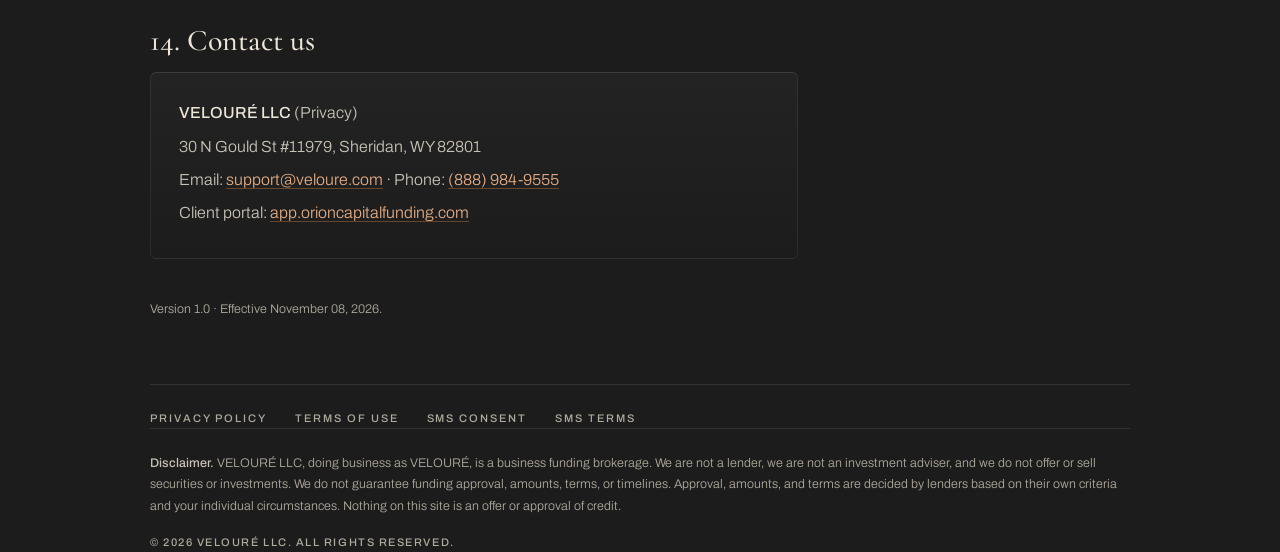
==== commit 9557f320: "Dark default + light theme repainted for paper + toggle switch + readability pass (rulings 2026-11-1" ====
--- a/privacy-policy/index.html
+++ b/privacy-policy/index.html
@@ -1,5 +1,5 @@
 <!DOCTYPE html>
-<html lang="en">
+<html lang="en" data-theme="dark">
 <head>
 <meta charset="utf-8">
 <meta name="viewport" content="width=device-width, initial-scale=1">
@@ -7,8 +7,8 @@
 <meta name="description" content="How VELOURÉ LLC collects, uses, shares and protects your information.">
 <meta name="robots" content="index, follow">
 <link rel="canonical" href="https://velourefunding.com/privacy-policy/">
-<meta name="theme-color" content="#F4F1EB">
-<script>(function(){var t='light';try{t=localStorage.getItem('veloure-theme')==='dark'?'dark':'light'}catch(e){}var h=document.documentElement;h.setAttribute('data-theme',t);var m=document.querySelector('meta[name="theme-color"]');if(m)m.setAttribute('content',t==='dark'?'#1C1C1C':'#F4F1EB')})();</script>
+<meta name="theme-color" content="#1C1C1C">
+<script>(function(){var t='dark';try{t=localStorage.getItem('veloure-theme')==='light'?'light':'dark'}catch(e){}var h=document.documentElement;h.setAttribute('data-theme',t);var m=document.querySelector('meta[name="theme-color"]');if(m)m.setAttribute('content',t==='dark'?'#1C1C1C':'#F4F1EB')})();</script>
 <link rel="icon" href="../assets/mark.svg" type="image/svg+xml">
 <link rel="icon" href="../assets/favicon-32.png" type="image/png" sizes="32x32">
 <link rel="apple-touch-icon" href="../assets/apple-touch-icon.png">
@@ -20,7 +20,7 @@
 <div class="bg" aria-hidden="true"></div>
 <nav class="nav" aria-label="Primary">
   <a href="../" class="brand" aria-label="VELOURÉ home"><img class="mark" src="../assets/mark.svg" alt="" width="48" height="34"><span class="wm">VELOURÉ</span></a>
-  <div class="nav-r"><a class="back" href="../">← Back to the site</a><button class="theme" id="themeBtn" type="button" aria-pressed="false" aria-label="Switch to dark theme"><svg class="moon" viewBox="0 0 24 24" aria-hidden="true"><path d="M20.5 14.5A8.5 8.5 0 0 1 9.5 3.5a8.5 8.5 0 1 0 11 11z"/></svg><svg class="sun" viewBox="0 0 24 24" aria-hidden="true"><circle cx="12" cy="12" r="4"/><path d="M12 2v2M12 20v2M4.93 4.93l1.41 1.41M17.66 17.66l1.41 1.41M2 12h2M20 12h2M4.93 19.07l1.41-1.41M17.66 6.34l1.41-1.41"/></svg></button></div>
+  <div class="nav-r"><a class="back" href="../">← Back to the site</a><button class="theme" id="themeBtn" type="button" role="switch" aria-checked="false" aria-label="Dark theme"><span class="track"><svg class="sun" viewBox="0 0 24 24" aria-hidden="true"><circle cx="12" cy="12" r="4"/><path d="M12 2v2M12 20v2M4.93 4.93l1.41 1.41M17.66 17.66l1.41 1.41M2 12h2M20 12h2M4.93 19.07l1.41-1.41M17.66 6.34l1.41-1.41"/></svg><svg class="moon" viewBox="0 0 24 24" aria-hidden="true"><path d="M20.5 14.5A8.5 8.5 0 0 1 9.5 3.5a8.5 8.5 0 1 0 11 11z"/></svg><span class="knob"><svg class="sun" viewBox="0 0 24 24" aria-hidden="true"><circle cx="12" cy="12" r="4"/><path d="M12 2v2M12 20v2M4.93 4.93l1.41 1.41M17.66 17.66l1.41 1.41M2 12h2M20 12h2M4.93 19.07l1.41-1.41M17.66 6.34l1.41-1.41"/></svg><svg class="moon" viewBox="0 0 24 24" aria-hidden="true"><path d="M20.5 14.5A8.5 8.5 0 0 1 9.5 3.5a8.5 8.5 0 1 0 11 11z"/></svg></span></span></button></div>
 </nav>
 <main id="main">
   <header class="legal-head">
@@ -185,6 +185,6 @@
   <p class="disclaimer"><b>Disclaimer.</b> VELOURÉ LLC, doing business as VELOURÉ, is a business funding brokerage. We are not a lender, we are not an investment adviser, and we do not offer or sell securities or investments. We do not guarantee funding approval, amounts, terms, or timelines. Approval, amounts, and terms are decided by lenders based on their own criteria and your individual circumstances. Nothing on this site is an offer or approval of credit.</p>
   <p class="copy">© 2026 VELOURÉ LLC. All rights reserved.</p>
 </footer>
-<script>(function(){var b=document.getElementById('themeBtn'),h=document.documentElement;if(!b)return;function sync(){var d=h.getAttribute('data-theme')==='dark';b.setAttribute('aria-pressed',d?'true':'false');b.setAttribute('aria-label',d?'Switch to light theme':'Switch to dark theme');var m=document.querySelector('meta[name="theme-color"]');if(m)m.setAttribute('content',d?'#1C1C1C':'#F4F1EB')}b.addEventListener('click',function(){var d=h.getAttribute('data-theme')!=='dark';h.setAttribute('data-theme',d?'dark':'light');try{localStorage.setItem('veloure-theme',d?'dark':'light')}catch(e){}sync()});sync()})();</script>
+<script>(function(){var b=document.getElementById('themeBtn'),h=document.documentElement;if(!b)return;function sync(){var d=h.getAttribute('data-theme')==='dark';b.setAttribute('aria-checked',d?'true':'false');var m=document.querySelector('meta[name="theme-color"]');if(m)m.setAttribute('content',d?'#1C1C1C':'#F4F1EB')}b.addEventListener('click',function(){var d=h.getAttribute('data-theme')!=='dark';h.setAttribute('data-theme',d?'dark':'light');try{localStorage.setItem('veloure-theme',d?'dark':'light')}catch(e){}sync()});sync()})();</script>
 </body>
 </html>
--- a/tokens.css
+++ b/tokens.css
@@ -5,11 +5,60 @@
    The theme is html[data-theme="light"|"dark"], set before paint by the inline script in <head> and remembered in
    localStorage('veloure-theme'). Every colour in styles.css / legal.css / world.js reads these tokens — never hard-code a theme colour. */
 :root {
+  /* ---------- DARK = the portal app's palette ---------- */
+  --bg: #1C1C1C;            /* app canvas */
+  --bg-2: #232323;          /* app panel */
+  --bg-3: #2A2A2A;          /* app panel-2 */
+  --bg-rgb: 28,28,28;
+  --cursor-rgb: 237,230,216;
+  --on-rgb: 237,230,216;    /* app ink #ede6d8 as r,g,b — the app's glass/edge overlays are built on it */
+  --scrim-rgb: 20,20,20;
+  --shadow-rgb: 0,0,0;
+  --shadow-strong: rgba(0,0,0,.9);
+  --plate: rgba(237,230,216,.035);
+  --plate-2: rgba(237,230,216,.06);
+  --rule: rgba(237,230,216,.10);     /* app --edge */
+  --rule-strong: rgba(237,230,216,.22); /* app --rule-strong */
+  --glass: linear-gradient(160deg, rgba(35,35,35,.92) 0%, rgba(28,28,28,.88) 100%);
+  --glass-edge: rgba(226,172,133,.2);
+
+  --ink: #EDE6D8;
+  --ink-2: #C9C3B7;
+  --muted: #B0AB9F;
+  --faint: #9E998E;
+  --white: var(--ink);
+
+  --accent: #D4823A;
+  --accent-bright: #F0C39C;
+  --accent-deep: #884224;
+  --accent-ink: #2A1507;
+  --accent-rgb: 212,130,58;
+  --accent-line: rgba(212,130,58,.40);
+  --accent-soft: rgba(212,130,58,.10);
+  --tech: #E2AC85;
+  --tech-rgb: 226,172,133;
+  --tech-dim: #C9A48A;       /* idle labels — solid, 4.9:1 on the sky top */
+
+  --silver: #C9CDD3;
+  --silver-2: #8A9099;
+  --silver-rgb: 200,208,214;
+  --silver-grad: linear-gradient(100deg, #F4F5F7 0%, #AEB4BD 38%, #F0F1F3 62%, #8A9099 100%);
+  --copper-grad: linear-gradient(100deg, #F0C39C 0%, #CD7323 38%, #E2AC85 62%, #884224 100%);
+
+  --ok: #7FD3A6;
+  --err: #F08A8A;
+  --err-rgb: 240,138,138;
+
+  color-scheme: dark;
+}
+
+html[data-theme="light"] {
   /* ---------- LIGHT (default) ---------- */
   --bg: #F4F1EB;            /* page — warm paper */
   --bg-2: #ECE8E1;          /* nav bar / raised plates */
   --bg-3: #E4DFD7;          /* hover surfaces, select options */
   --bg-rgb: 244,241,235;
+  --cursor-rgb: 255,255,255; /* cursor is difference-blended: white reads dark on paper, light on dark text */
   --on-rgb: 23,18,14;       /* ink as r,g,b — for the alpha overlays (plates, rules, hairlines) */
   --scrim-rgb: 244,241,235; /* glass panels / scrims are frosted paper on light */
   --shadow-rgb: 23,18,14;   /* drop shadows and the modal backdrop */
@@ -24,8 +73,8 @@
   /* ink */
   --ink: #17120E;           /* headlines, primary text (16.5:1) */
   --ink-2: #4A433C;         /* body / lede (8.6:1) */
-  --muted: #6E665E;         /* labels (5.0:1) */
-  --faint: #746B62;         /* placeholders, mount hints (4.6:1) */
+  --muted: #615951;         /* labels (5.0:1) */
+  --faint: #655C53;         /* placeholders, mount hints (4.6:1) */
   --white: var(--ink);      /* legacy name used by styles.css for "the text colour" */
 
   /* accent — the one colour: copper from the VF mark (ruling 2026-11-17) */
@@ -36,9 +85,9 @@
   --accent-rgb: 168,90,27;
   --accent-line: rgba(168,90,27,.45);
   --accent-soft: rgba(168,90,27,.10);
-  --tech: #9A5520;          /* technical labels (5.0:1) — the "lit copper" of the dark theme, deepened for paper */
-  --tech-rgb: 154,85,32;
-  --tech-dim: rgba(154,85,32,.62);
+  --tech: #8A4918;          /* technical labels (5.0:1) — the "lit copper" of the dark theme, deepened for paper */
+  --tech-rgb: 138,73,24;
+  --tech-dim: #7A5540;       /* idle labels — solid so it still passes 4.5:1 on the sky top */
 
   /* metal */
   --silver: #5F656E;        /* steel text on paper (5.2:1) */
@@ -60,50 +109,3 @@
 
   color-scheme: light;
 }
-
-html[data-theme="dark"] {
-  /* ---------- DARK = the portal app's palette ---------- */
-  --bg: #1C1C1C;            /* app canvas */
-  --bg-2: #232323;          /* app panel */
-  --bg-3: #2A2A2A;          /* app panel-2 */
-  --bg-rgb: 28,28,28;
-  --on-rgb: 237,230,216;    /* app ink #ede6d8 as r,g,b — the app's glass/edge overlays are built on it */
-  --scrim-rgb: 20,20,20;
-  --shadow-rgb: 0,0,0;
-  --shadow-strong: rgba(0,0,0,.9);
-  --plate: rgba(237,230,216,.035);
-  --plate-2: rgba(237,230,216,.06);
-  --rule: rgba(237,230,216,.10);     /* app --edge */
-  --rule-strong: rgba(237,230,216,.22); /* app --rule-strong */
-  --glass: linear-gradient(160deg, rgba(35,35,35,.92) 0%, rgba(28,28,28,.88) 100%);
-  --glass-edge: rgba(226,172,133,.2);
-
-  --ink: #EDE6D8;
-  --ink-2: #C9C3B7;
-  --muted: #A39E93;
-  --faint: #7A766D;
-  --white: var(--ink);
-
-  --accent: #D4823A;
-  --accent-bright: #F0C39C;
-  --accent-deep: #884224;
-  --accent-ink: #2A1507;
-  --accent-rgb: 212,130,58;
-  --accent-line: rgba(212,130,58,.40);
-  --accent-soft: rgba(212,130,58,.10);
-  --tech: #E2AC85;
-  --tech-rgb: 226,172,133;
-  --tech-dim: rgba(226,172,133,.55);
-
-  --silver: #C9CDD3;
-  --silver-2: #8A9099;
-  --silver-rgb: 200,208,214;
-  --silver-grad: linear-gradient(100deg, #F4F5F7 0%, #AEB4BD 38%, #F0F1F3 62%, #8A9099 100%);
-  --copper-grad: linear-gradient(100deg, #F0C39C 0%, #CD7323 38%, #E2AC85 62%, #884224 100%);
-
-  --ok: #7FD3A6;
-  --err: #F08A8A;
-  --err-rgb: 240,138,138;
-
-  color-scheme: dark;
-}
--- a/legal.css
+++ b/legal.css
@@ -20,7 +20,7 @@
 .nav .back{font-family:var(--sans);font-weight:500;font-size:11px;letter-spacing:.18em;text-transform:uppercase;color:var(--muted);text-decoration:none}
 .nav .back:hover{color:var(--ink)}
 main{max-width:980px;margin:0 auto;padding:40px var(--gutter) 80px}
-.lab{font-weight:500;font-size:11px;letter-spacing:.22em;text-transform:uppercase;color:var(--accent)}
+.lab{font-weight:500;font-size:11px;letter-spacing:.22em;text-transform:uppercase;color:var(--tech)}
 .legal-head h1{font-family:var(--serif);font-weight:300;font-size:clamp(40px,6vw,68px);line-height:1;letter-spacing:-.01em;margin:14px 0 28px}
 .meta-row{display:grid;grid-template-columns:repeat(3,minmax(0,1fr));gap:0;margin:0 0 56px;border-top:1px solid var(--rule);border-bottom:1px solid var(--rule)}
 .meta-row > div{padding:18px 20px 18px 0}
@@ -36,7 +36,7 @@
 .legal li{margin-bottom:8px}
 .legal strong,.legal b{font-weight:500;color:var(--ink)}
 .legal em{font-style:italic;color:var(--ink)}
-.legal code{font-family:ui-monospace,Menlo,Consolas,monospace;font-size:13px;color:var(--accent-bright);background:rgba(var(--on-rgb),.05);padding:2px 6px;border-radius:3px}
+.legal code{font-family:ui-monospace,Menlo,Consolas,monospace;font-size:13px;color:var(--tech);background:rgba(var(--on-rgb),.05);padding:2px 6px;border-radius:3px}
 .legal blockquote{margin:16px 0 20px;padding:18px 22px;border-left:2px solid var(--accent);background:rgba(var(--on-rgb),.03);color:var(--ink);font-family:var(--serif);font-size:19px;line-height:1.5}
 .legal .glance,.legal .card{background:linear-gradient(180deg,var(--bg-2),var(--bg));border:1px solid rgba(var(--on-rgb),.08);border-top-color:rgba(var(--on-rgb),.16);border-radius:6px;padding:26px 28px;margin:0 0 28px}
 .legal .glance h2{border:0;margin:0 0 12px;padding:0;font-size:22px}
@@ -64,7 +64,18 @@
 }
 /* theme button in the legal nav (ruling 2026-11-18) */
 .nav-r{display:flex;align-items:center;gap:14px}
-.theme{display:inline-flex;align-items:center;justify-content:center;width:38px;height:38px;border:0;background:none;color:var(--muted);cursor:pointer;transition:color .3s}
-.theme:hover{color:var(--accent)}.theme:focus-visible{outline:2px solid var(--accent);outline-offset:2px}
-.theme svg{width:18px;height:18px;display:block;fill:none;stroke:currentColor;stroke-width:1.7;stroke-linecap:round;stroke-linejoin:round}
-.theme .sun{display:none}html[data-theme="dark"] .theme .sun{display:block}html[data-theme="dark"] .theme .moon{display:none}
+/* theme switch: track + sliding knob; the knob carries the current mode's icon, the track shows the other end faintly */
+.theme{position:relative;display:inline-flex;align-items:center;justify-content:center;width:52px;height:38px;padding:0;border:0;background:none;color:var(--muted);cursor:pointer;transition:color .3s}
+.theme:focus-visible{outline:2px solid var(--accent);outline-offset:2px}
+.theme .track{position:relative;display:block;width:44px;height:24px;border-radius:12px;border:1px solid rgba(var(--on-rgb),.28);background:rgba(var(--on-rgb),.05);transition:background .35s var(--ease),border-color .35s var(--ease)}
+.theme:hover .track{border-color:var(--accent)}
+.theme .knob{position:absolute;top:3px;left:3px;width:16px;height:16px;border-radius:50%;background:var(--accent);box-shadow:0 1px 3px rgba(0,0,0,.28);transition:transform .38s var(--ease),background .35s var(--ease)}
+.theme svg{position:absolute;top:50%;width:11px;height:11px;margin-top:-5.5px;display:block;fill:none;stroke:currentColor;stroke-width:2;stroke-linecap:round;stroke-linejoin:round;transition:opacity .3s var(--ease),transform .5s var(--ease)}
+.theme .track>.sun{left:6px;opacity:0}.theme .track>.moon{right:6px;opacity:.55}
+.theme .knob svg{left:50%;margin-left:-5.5px;stroke:var(--accent-ink)}
+.theme .knob .moon{opacity:0;transform:rotate(-90deg)}
+html[data-theme="dark"] .theme .track{background:rgba(var(--accent-rgb),.22);border-color:rgba(var(--accent-rgb),.55)}
+html[data-theme="dark"] .theme .knob{transform:translateX(20px);background:var(--ink)}
+html[data-theme="dark"] .theme .knob svg{stroke:var(--bg)}
+html[data-theme="dark"] .theme .knob .sun{opacity:0;transform:rotate(90deg)}html[data-theme="dark"] .theme .knob .moon{opacity:1;transform:none}
+html[data-theme="dark"] .theme .track>.sun{opacity:.55}html[data-theme="dark"] .theme .track>.moon{opacity:0}
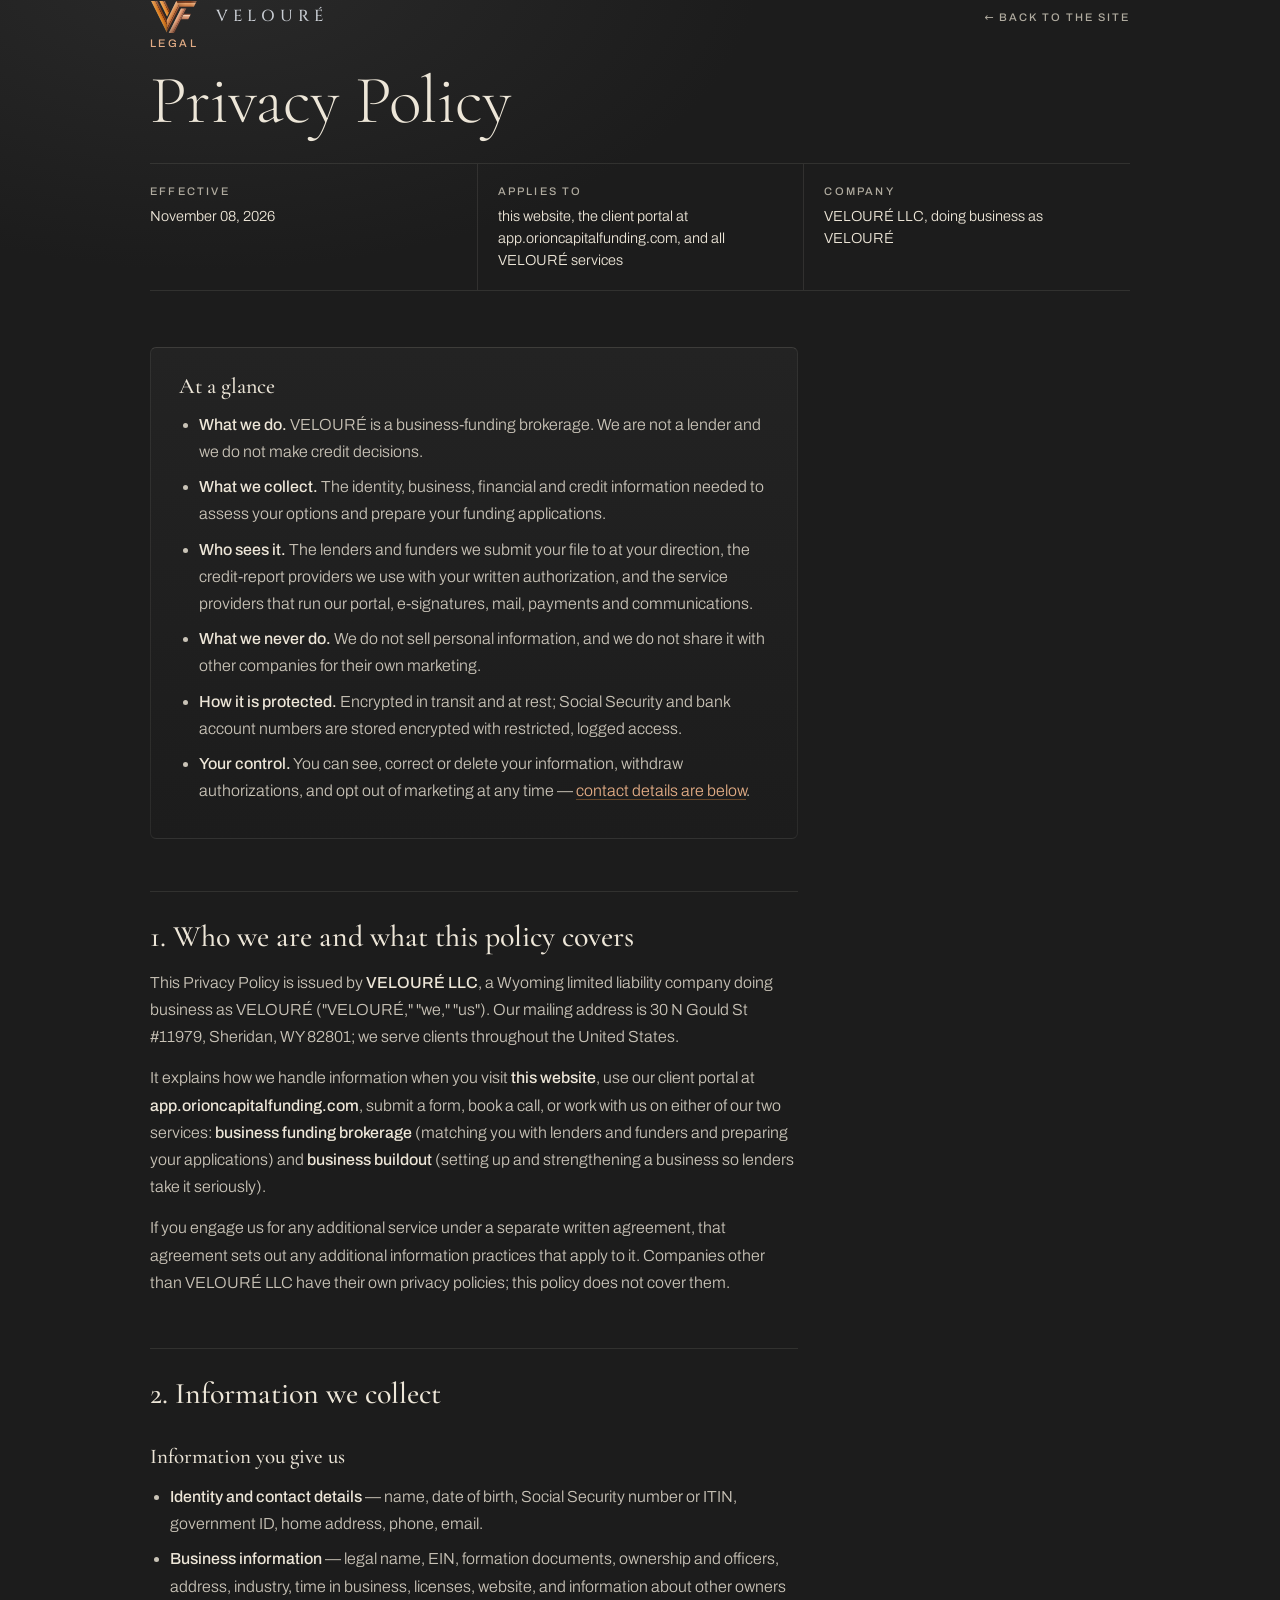
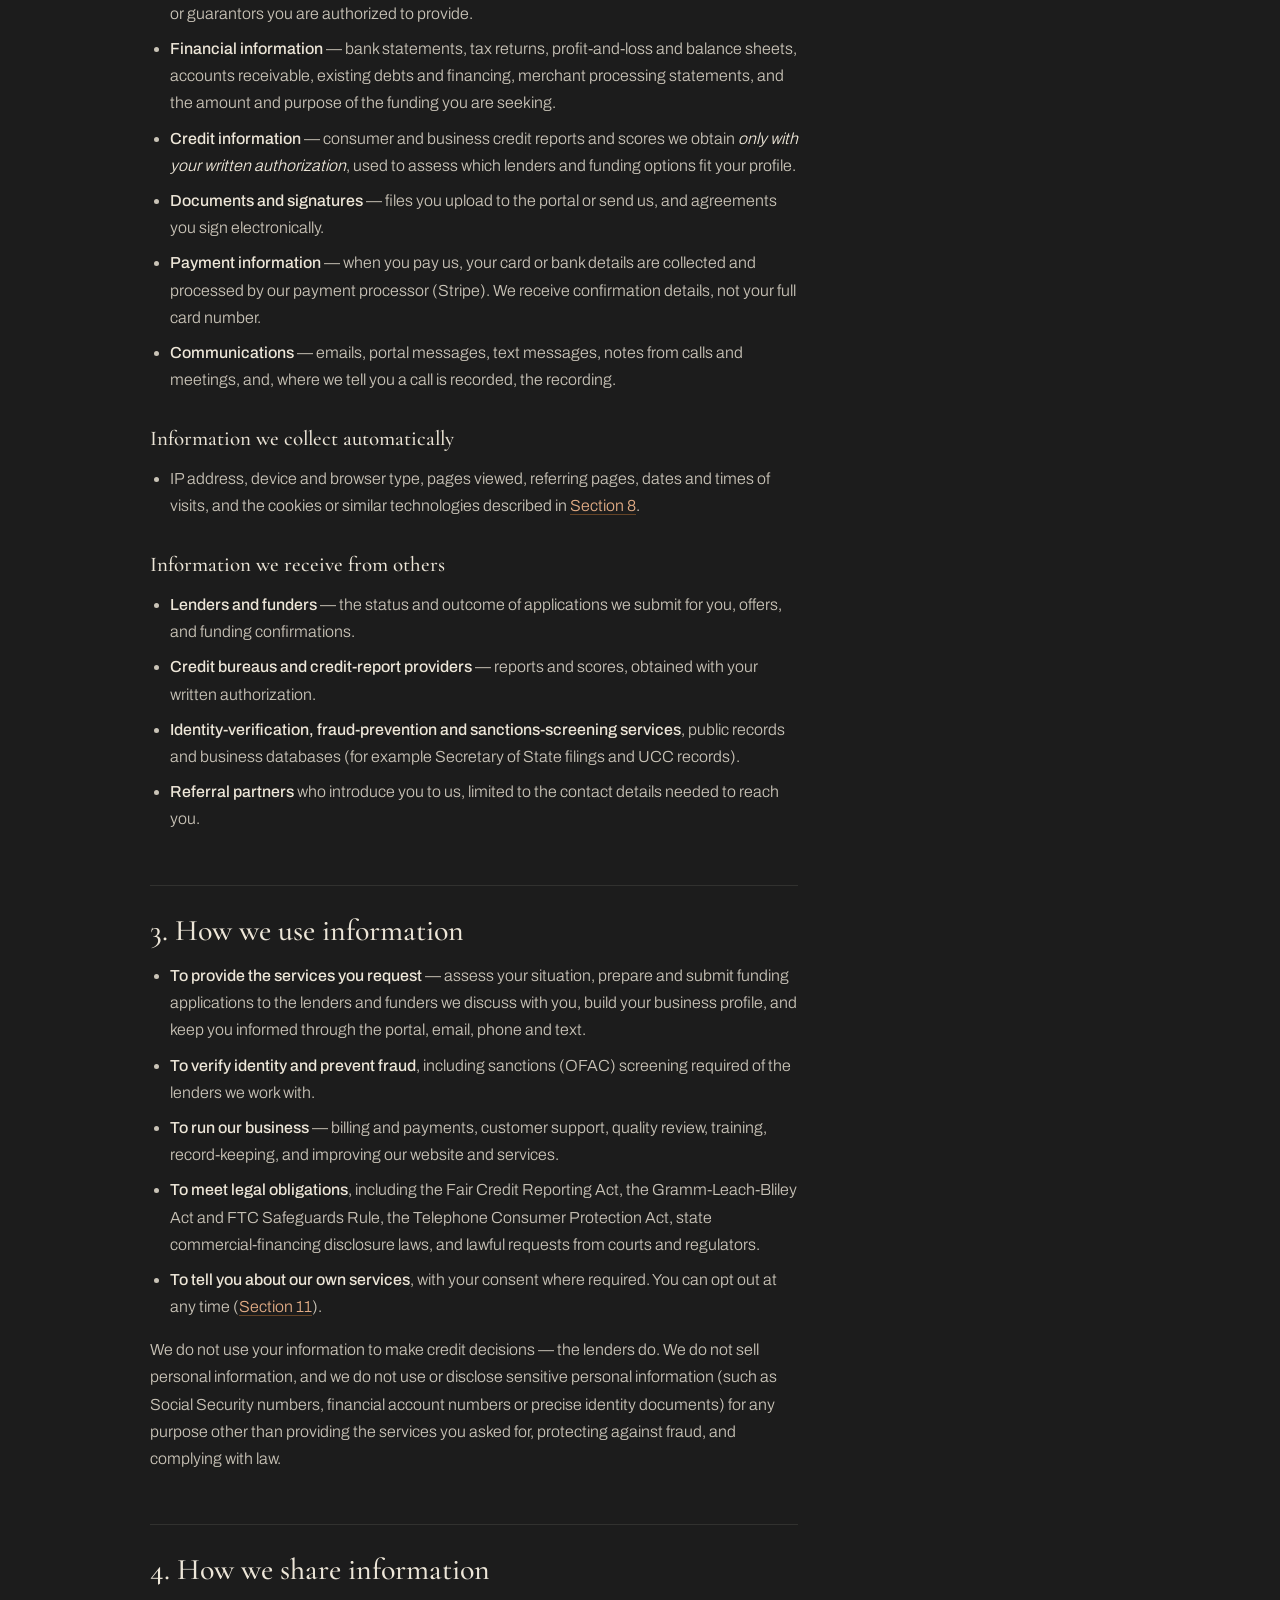
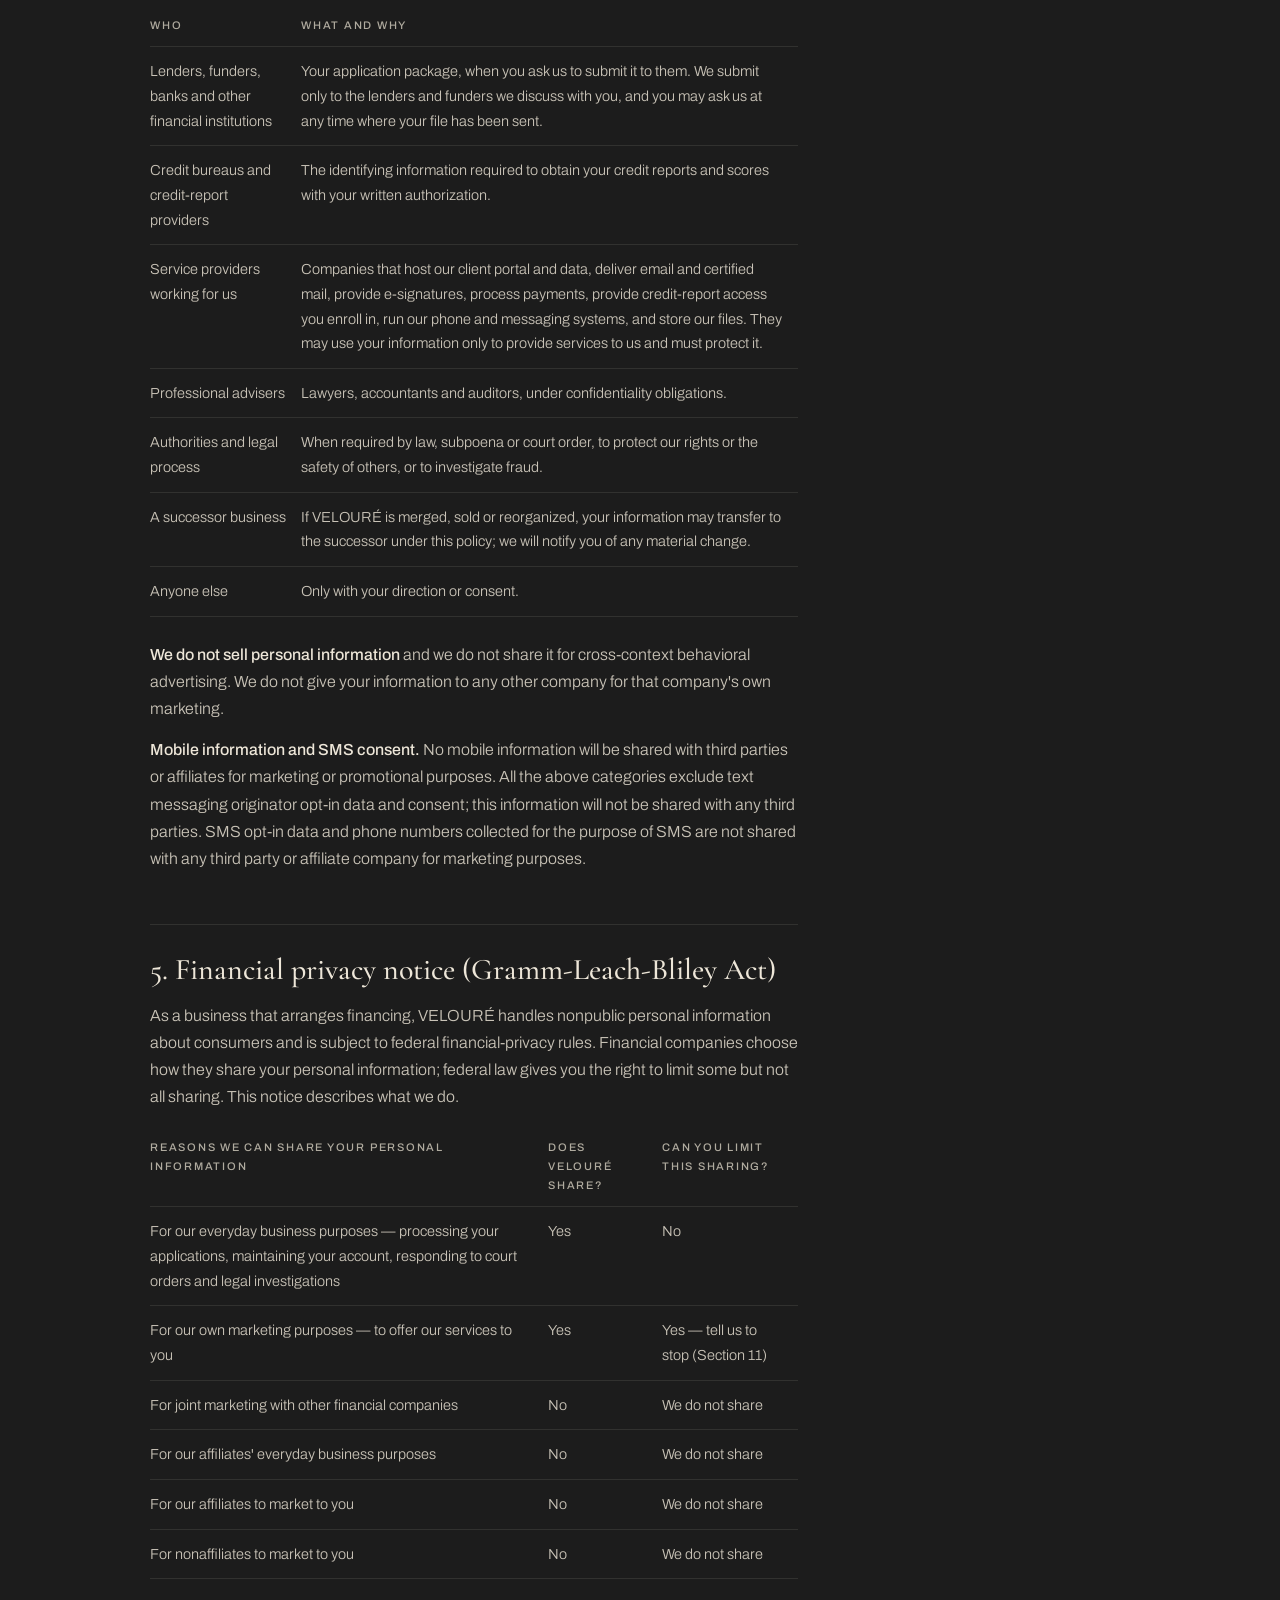
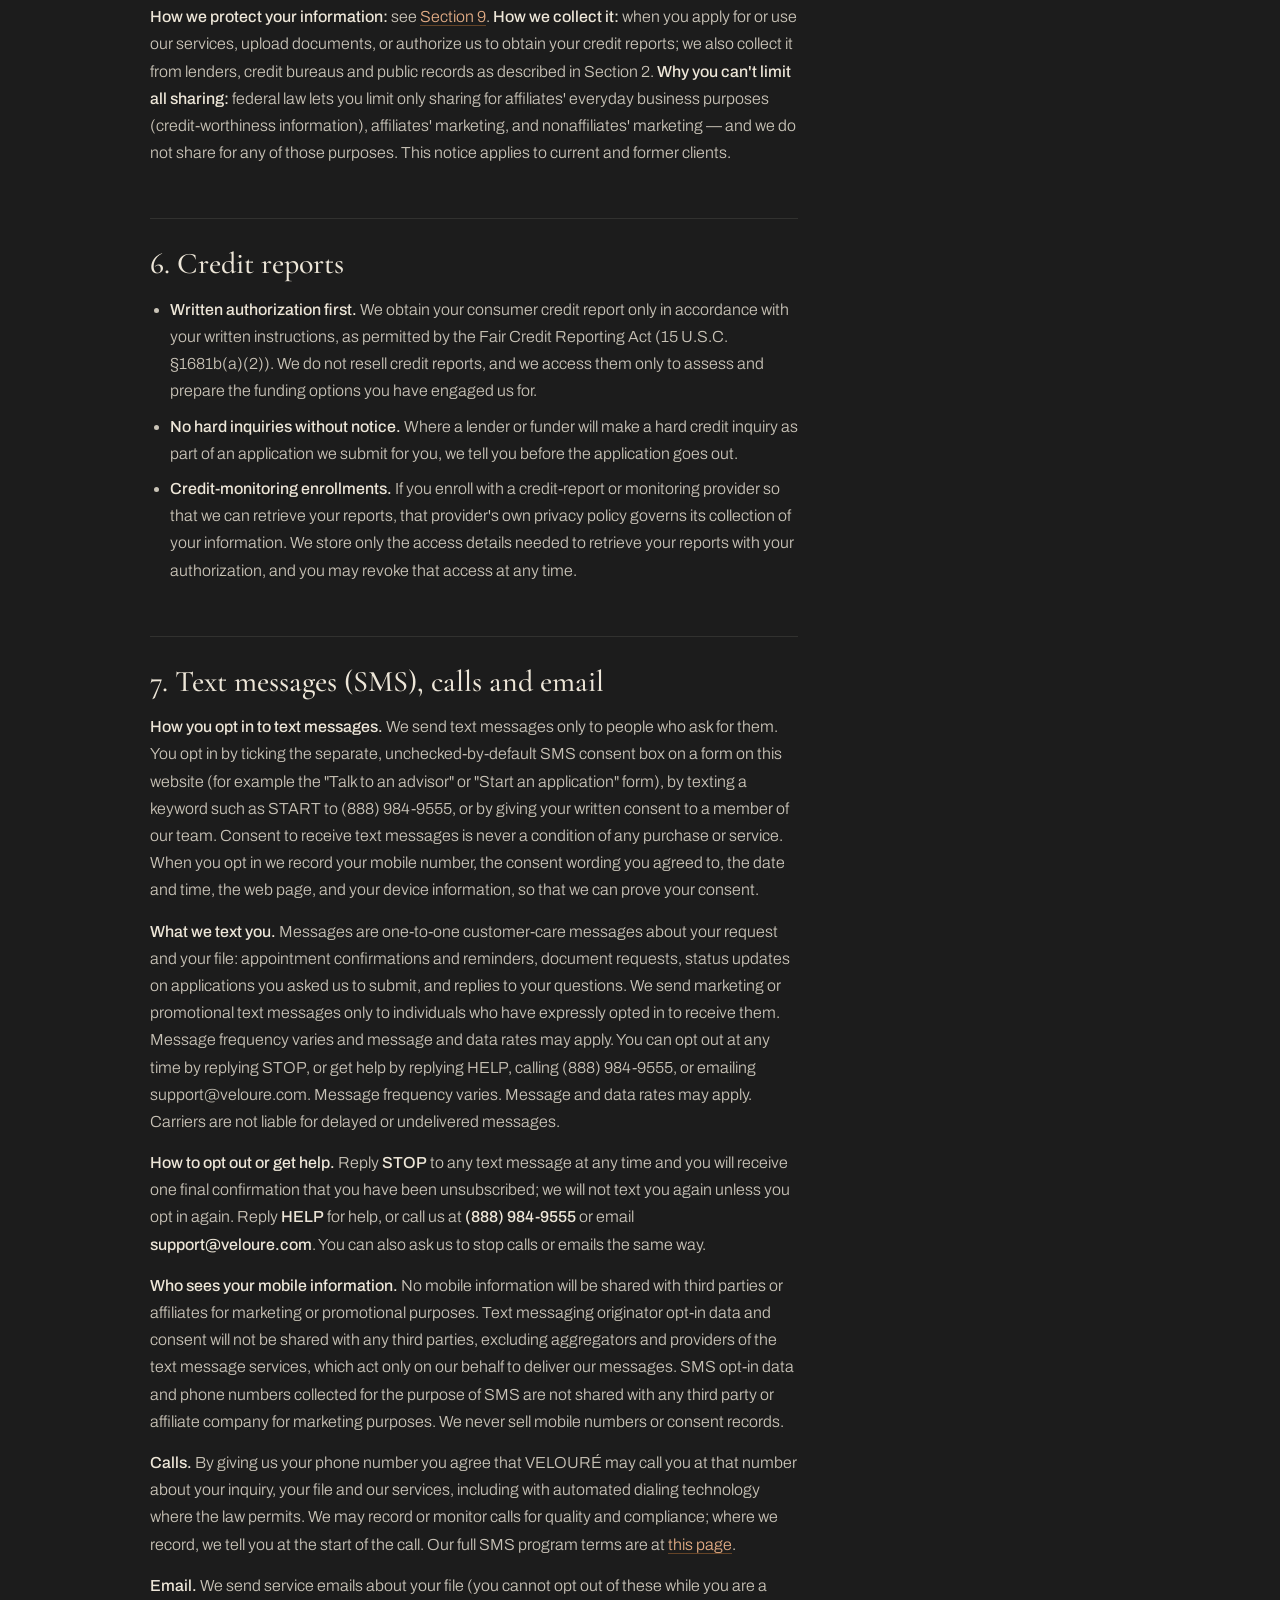
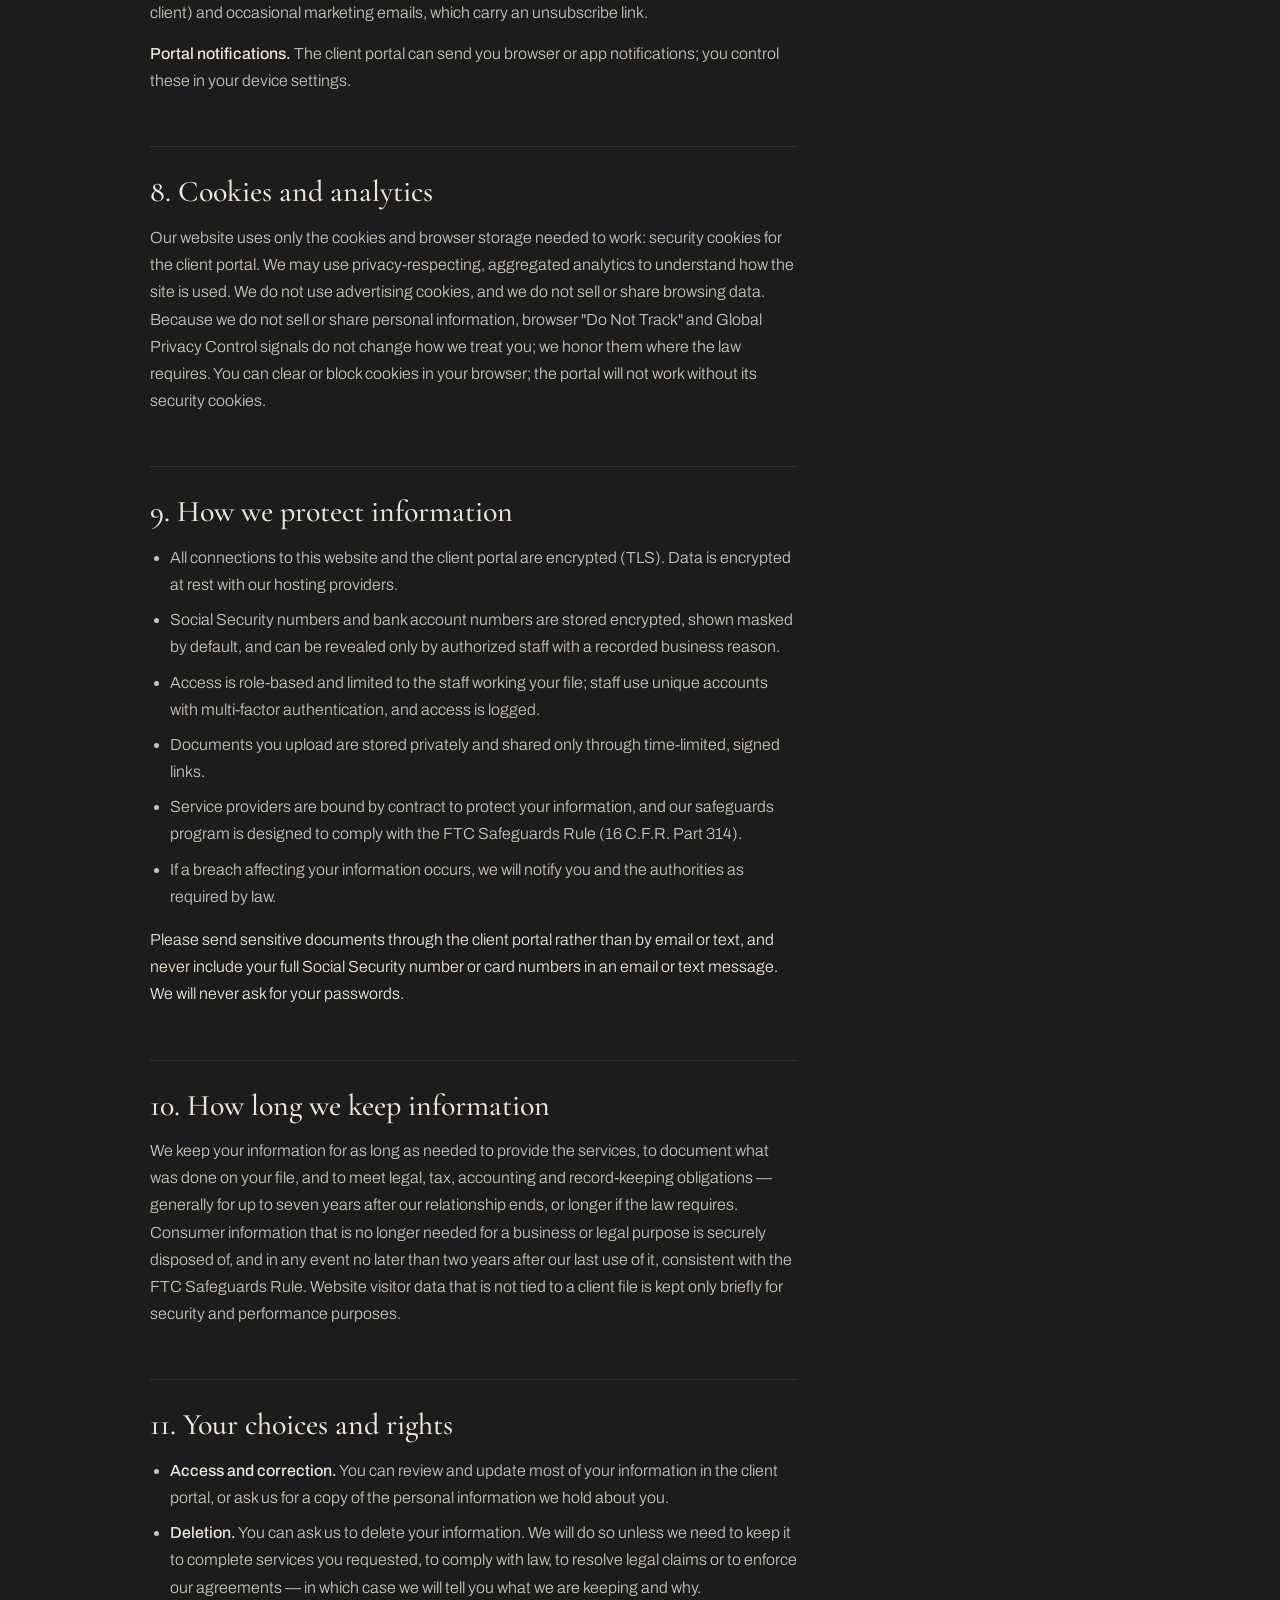
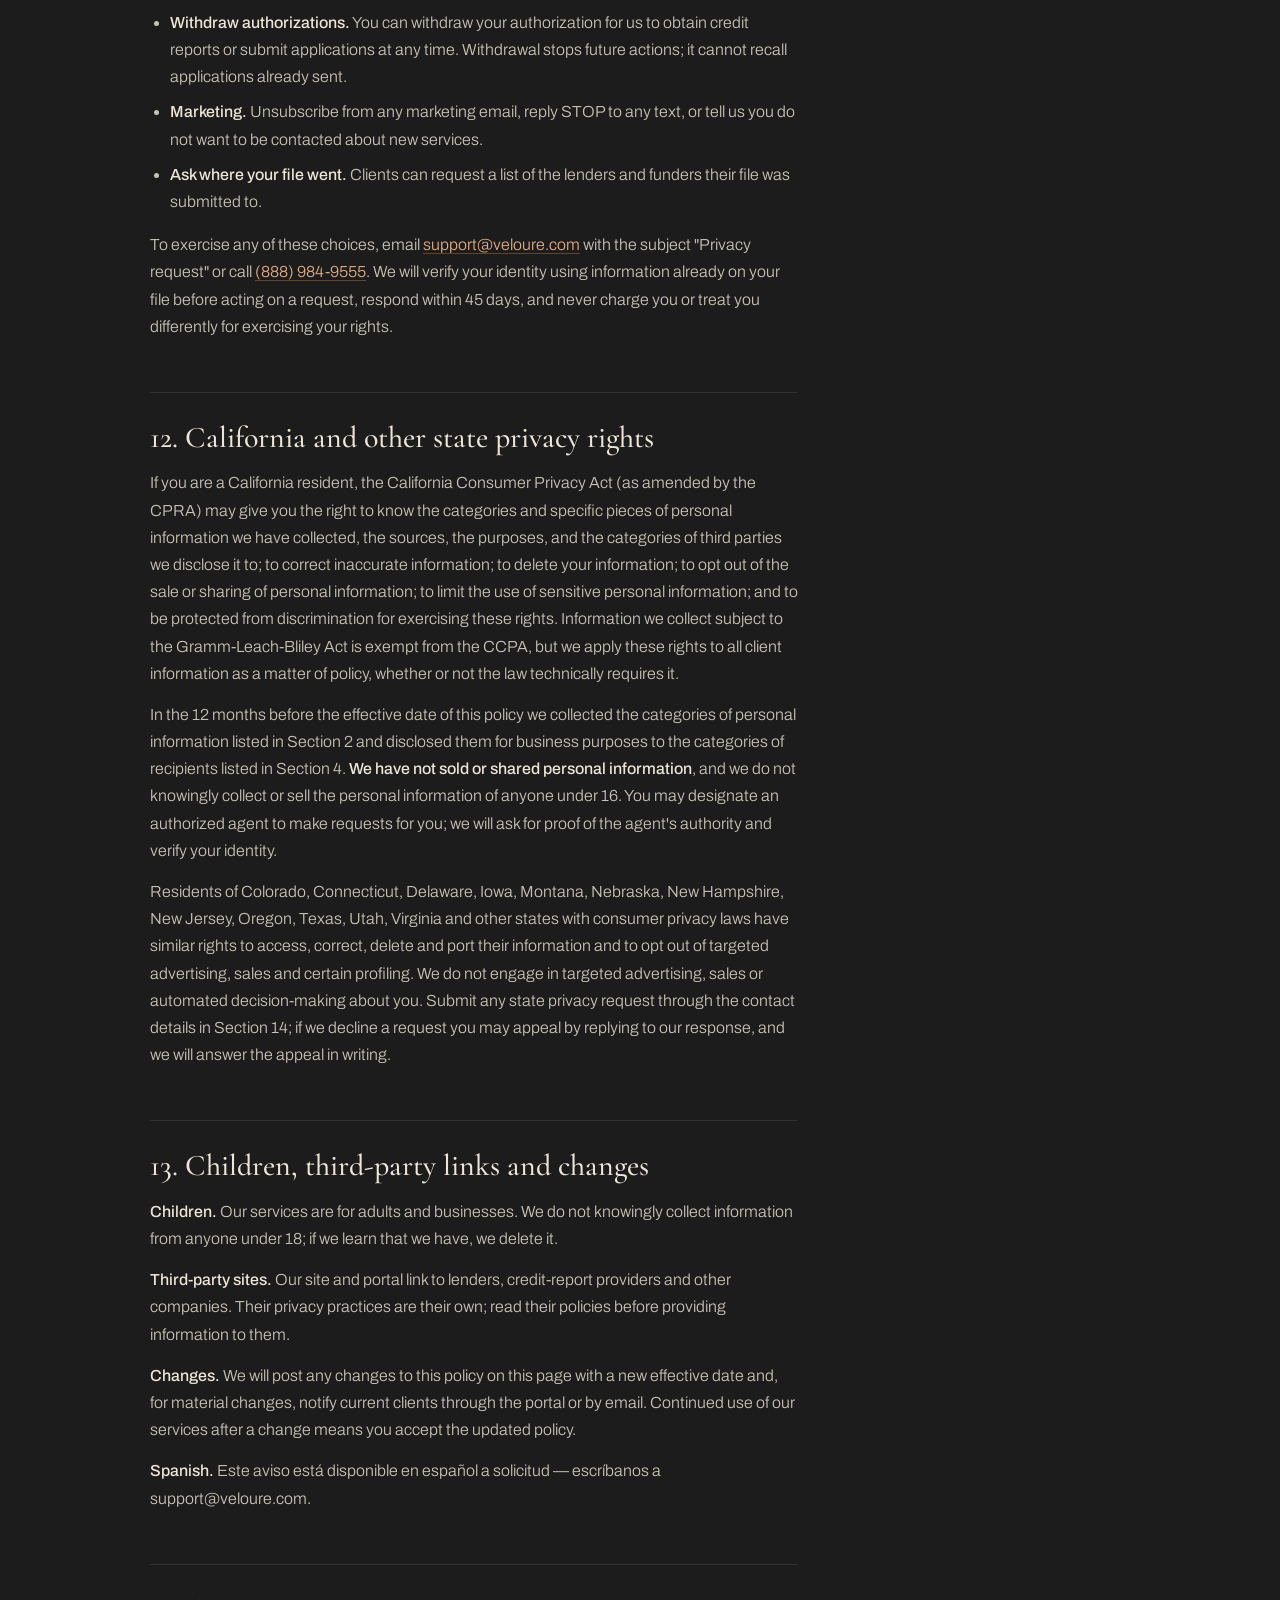
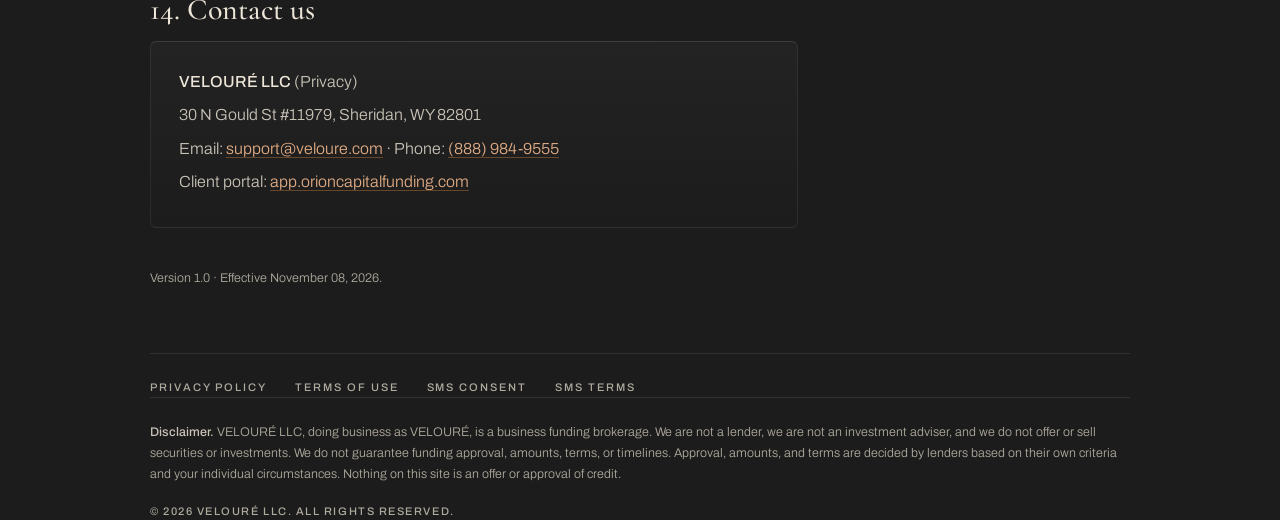
==== commit 96f6018f: "Remove the light/dark theme feature: dark is the only look (ruling 2026-11-19) - Switch markup + CSS" ====
--- a/privacy-policy/index.html
+++ b/privacy-policy/index.html
@@ -1,5 +1,5 @@
 <!DOCTYPE html>
-<html lang="en" data-theme="dark">
+<html lang="en">
 <head>
 <meta charset="utf-8">
 <meta name="viewport" content="width=device-width, initial-scale=1">
@@ -8,7 +8,6 @@
 <meta name="robots" content="index, follow">
 <link rel="canonical" href="https://velourefunding.com/privacy-policy/">
 <meta name="theme-color" content="#1C1C1C">
-<script>(function(){var t='dark';try{t=localStorage.getItem('veloure-theme')==='light'?'light':'dark'}catch(e){}var h=document.documentElement;h.setAttribute('data-theme',t);var m=document.querySelector('meta[name="theme-color"]');if(m)m.setAttribute('content',t==='dark'?'#1C1C1C':'#F4F1EB')})();</script>
 <link rel="icon" href="../assets/mark.svg" type="image/svg+xml">
 <link rel="icon" href="../assets/favicon-32.png" type="image/png" sizes="32x32">
 <link rel="apple-touch-icon" href="../assets/apple-touch-icon.png">
@@ -20,7 +19,7 @@
 <div class="bg" aria-hidden="true"></div>
 <nav class="nav" aria-label="Primary">
   <a href="../" class="brand" aria-label="VELOURÉ home"><img class="mark" src="../assets/mark.svg" alt="" width="48" height="34"><span class="wm">VELOURÉ</span></a>
-  <div class="nav-r"><a class="back" href="../">← Back to the site</a><button class="theme" id="themeBtn" type="button" role="switch" aria-checked="false" aria-label="Dark theme"><span class="track"><svg class="sun" viewBox="0 0 24 24" aria-hidden="true"><circle cx="12" cy="12" r="4"/><path d="M12 2v2M12 20v2M4.93 4.93l1.41 1.41M17.66 17.66l1.41 1.41M2 12h2M20 12h2M4.93 19.07l1.41-1.41M17.66 6.34l1.41-1.41"/></svg><svg class="moon" viewBox="0 0 24 24" aria-hidden="true"><path d="M20.5 14.5A8.5 8.5 0 0 1 9.5 3.5a8.5 8.5 0 1 0 11 11z"/></svg><span class="knob"><svg class="sun" viewBox="0 0 24 24" aria-hidden="true"><circle cx="12" cy="12" r="4"/><path d="M12 2v2M12 20v2M4.93 4.93l1.41 1.41M17.66 17.66l1.41 1.41M2 12h2M20 12h2M4.93 19.07l1.41-1.41M17.66 6.34l1.41-1.41"/></svg><svg class="moon" viewBox="0 0 24 24" aria-hidden="true"><path d="M20.5 14.5A8.5 8.5 0 0 1 9.5 3.5a8.5 8.5 0 1 0 11 11z"/></svg></span></span></button></div>
+  <div class="nav-r"><a class="back" href="../">← Back to the site</a></div>
 </nav>
 <main id="main">
   <header class="legal-head">
@@ -131,7 +130,7 @@
     <p><strong>Portal notifications.</strong> The client portal can send you browser or app notifications; you control these in your device settings.</p>
 
     <h2 id="cookies">8. Cookies and analytics</h2>
-    <p>Our website uses only the cookies and browser storage needed to work: local storage on your device for your light/dark display preference (it stays until you clear your browser data and is never sent to us) and security cookies for the client portal. We may use privacy-respecting, aggregated analytics to understand how the site is used. We do not use advertising cookies, and we do not sell or share browsing data. Because we do not sell or share personal information, browser "Do Not Track" and Global Privacy Control signals do not change how we treat you; we honor them where the law requires. You can clear or block cookies in your browser; the portal will not work without its security cookies.</p>
+    <p>Our website uses only the cookies and browser storage needed to work: security cookies for the client portal. We may use privacy-respecting, aggregated analytics to understand how the site is used. We do not use advertising cookies, and we do not sell or share browsing data. Because we do not sell or share personal information, browser "Do Not Track" and Global Privacy Control signals do not change how we treat you; we honor them where the law requires. You can clear or block cookies in your browser; the portal will not work without its security cookies.</p>
 
     <h2 id="security">9. How we protect information</h2>
     <ul>
@@ -185,6 +184,5 @@
   <p class="disclaimer"><b>Disclaimer.</b> VELOURÉ LLC, doing business as VELOURÉ, is a business funding brokerage. We are not a lender, we are not an investment adviser, and we do not offer or sell securities or investments. We do not guarantee funding approval, amounts, terms, or timelines. Approval, amounts, and terms are decided by lenders based on their own criteria and your individual circumstances. Nothing on this site is an offer or approval of credit.</p>
   <p class="copy">© 2026 VELOURÉ LLC. All rights reserved.</p>
 </footer>
-<script>(function(){var b=document.getElementById('themeBtn'),h=document.documentElement;if(!b)return;function sync(){var d=h.getAttribute('data-theme')==='dark';b.setAttribute('aria-checked',d?'true':'false');var m=document.querySelector('meta[name="theme-color"]');if(m)m.setAttribute('content',d?'#1C1C1C':'#F4F1EB')}b.addEventListener('click',function(){var d=h.getAttribute('data-theme')!=='dark';h.setAttribute('data-theme',d?'dark':'light');try{localStorage.setItem('veloure-theme',d?'dark':'light')}catch(e){}sync()});sync()})();</script>
 </body>
 </html>
--- a/tokens.css
+++ b/tokens.css
@@ -1,11 +1,8 @@
 /* VELOURÉ — brand tokens. Colour source of truth: the VF logo (2026-11-17 brand render, reference/brand/):
    copper accent (mark sampled #CD7323 / #E2AC85 / #884224), neutral ink, steel/silver for chrome.
-   Two themes (ruling 2026-11-18): LIGHT is the default for first-time visitors; DARK is the portal app's own palette
-   (app.velourefunding.com :root — canvas #1c1c1c, panels #232323/#2a2a2a, well #171717, ink #ede6d8/#c9c3b7/#a39e93/#7a766d).
-   The theme is html[data-theme="light"|"dark"], set before paint by the inline script in <head> and remembered in
-   localStorage('veloure-theme'). Every colour in styles.css / legal.css / world.js reads these tokens — never hard-code a theme colour. */
+   One look (ruling 2026-11-19): the portal app's charcoal palette (app.velourefunding.com :root — canvas #1c1c1c,
+   panels #232323/#2a2a2a, ink #ede6d8/#c9c3b7). Every colour in styles.css / legal.css / world.js reads these tokens. */
 :root {
-  /* ---------- DARK = the portal app's palette ---------- */
   --bg: #1C1C1C;            /* app canvas */
   --bg-2: #232323;          /* app panel */
   --bg-3: #2A2A2A;          /* app panel-2 */
@@ -51,61 +48,3 @@
 
   color-scheme: dark;
 }
-
-html[data-theme="light"] {
-  /* ---------- LIGHT (default) ---------- */
-  --bg: #F4F1EB;            /* page — warm paper */
-  --bg-2: #ECE8E1;          /* nav bar / raised plates */
-  --bg-3: #E4DFD7;          /* hover surfaces, select options */
-  --bg-rgb: 244,241,235;
-  --cursor-rgb: 255,255,255; /* cursor is difference-blended: white reads dark on paper, light on dark text */
-  --on-rgb: 23,18,14;       /* ink as r,g,b — for the alpha overlays (plates, rules, hairlines) */
-  --scrim-rgb: 244,241,235; /* glass panels / scrims are frosted paper on light */
-  --shadow-rgb: 23,18,14;   /* drop shadows and the modal backdrop */
-  --shadow-strong: rgba(23,18,14,.28);
-  --plate: rgba(23,18,14,.04);
-  --plate-2: rgba(23,18,14,.07);
-  --rule: rgba(23,18,14,.12);
-  --rule-strong: rgba(23,18,14,.22);
-  --glass: linear-gradient(160deg, rgba(252,250,246,.94) 0%, rgba(244,241,235,.92) 100%);
-  --glass-edge: rgba(154,85,32,.28);
-
-  /* ink */
-  --ink: #17120E;           /* headlines, primary text (16.5:1) */
-  --ink-2: #4A433C;         /* body / lede (8.6:1) */
-  --muted: #615951;         /* labels (5.0:1) */
-  --faint: #655C53;         /* placeholders, mount hints (4.6:1) */
-  --white: var(--ink);      /* legacy name used by styles.css for "the text colour" */
-
-  /* accent — the one colour: copper from the VF mark (ruling 2026-11-17) */
-  --accent: #A85A1B;        /* copper for light — lines, borders, fills (4.5:1 on paper; white text on it 5.1:1) */
-  --accent-bright: #D4823A; /* lit copper edge — glows and gradients */
-  --accent-deep: #7A3C14;   /* dark copper — large fills, strong text */
-  --accent-ink: #FFF7EE;    /* text on copper */
-  --accent-rgb: 168,90,27;
-  --accent-line: rgba(168,90,27,.45);
-  --accent-soft: rgba(168,90,27,.10);
-  --tech: #8A4918;          /* technical labels (5.0:1) — the "lit copper" of the dark theme, deepened for paper */
-  --tech-rgb: 138,73,24;
-  --tech-dim: #7A5540;       /* idle labels — solid so it still passes 4.5:1 on the sky top */
-
-  /* metal */
-  --silver: #5F656E;        /* steel text on paper (5.2:1) */
-  --silver-2: #8A9099;
-  --silver-rgb: 95,101,110;
-  --silver-grad: linear-gradient(100deg, #6B7079 0%, #3E434A 38%, #767C85 62%, #2E3238 100%);
-  --copper-grad: linear-gradient(100deg, #D4823A 0%, #A85A1B 38%, #C8702E 62%, #7A3C14 100%);
-
-  /* status */
-  --ok: #1F7A4A;
-  --err: #B3261E;
-  --err-rgb: 179,38,30;
-
-  /* layout */
-  --nav-h: 72px;
-  --gutter: clamp(20px, 4vw, 64px);
-  --max: 1480px;
-  --ease: cubic-bezier(.2,.7,.2,1);
-
-  color-scheme: light;
-}
--- a/legal.css
+++ b/legal.css
@@ -64,18 +64,3 @@
 }
 /* theme button in the legal nav (ruling 2026-11-18) */
 .nav-r{display:flex;align-items:center;gap:14px}
-/* theme switch: track + sliding knob; the knob carries the current mode's icon, the track shows the other end faintly */
-.theme{position:relative;display:inline-flex;align-items:center;justify-content:center;width:52px;height:38px;padding:0;border:0;background:none;color:var(--muted);cursor:pointer;transition:color .3s}
-.theme:focus-visible{outline:2px solid var(--accent);outline-offset:2px}
-.theme .track{position:relative;display:block;width:44px;height:24px;border-radius:12px;border:1px solid rgba(var(--on-rgb),.28);background:rgba(var(--on-rgb),.05);transition:background .35s var(--ease),border-color .35s var(--ease)}
-.theme:hover .track{border-color:var(--accent)}
-.theme .knob{position:absolute;top:3px;left:3px;width:16px;height:16px;border-radius:50%;background:var(--accent);box-shadow:0 1px 3px rgba(0,0,0,.28);transition:transform .38s var(--ease),background .35s var(--ease)}
-.theme svg{position:absolute;top:50%;width:11px;height:11px;margin-top:-5.5px;display:block;fill:none;stroke:currentColor;stroke-width:2;stroke-linecap:round;stroke-linejoin:round;transition:opacity .3s var(--ease),transform .5s var(--ease)}
-.theme .track>.sun{left:6px;opacity:0}.theme .track>.moon{right:6px;opacity:.55}
-.theme .knob svg{left:50%;margin-left:-5.5px;stroke:var(--accent-ink)}
-.theme .knob .moon{opacity:0;transform:rotate(-90deg)}
-html[data-theme="dark"] .theme .track{background:rgba(var(--accent-rgb),.22);border-color:rgba(var(--accent-rgb),.55)}
-html[data-theme="dark"] .theme .knob{transform:translateX(20px);background:var(--ink)}
-html[data-theme="dark"] .theme .knob svg{stroke:var(--bg)}
-html[data-theme="dark"] .theme .knob .sun{opacity:0;transform:rotate(90deg)}html[data-theme="dark"] .theme .knob .moon{opacity:1;transform:none}
-html[data-theme="dark"] .theme .track>.sun{opacity:.55}html[data-theme="dark"] .theme .track>.moon{opacity:0}
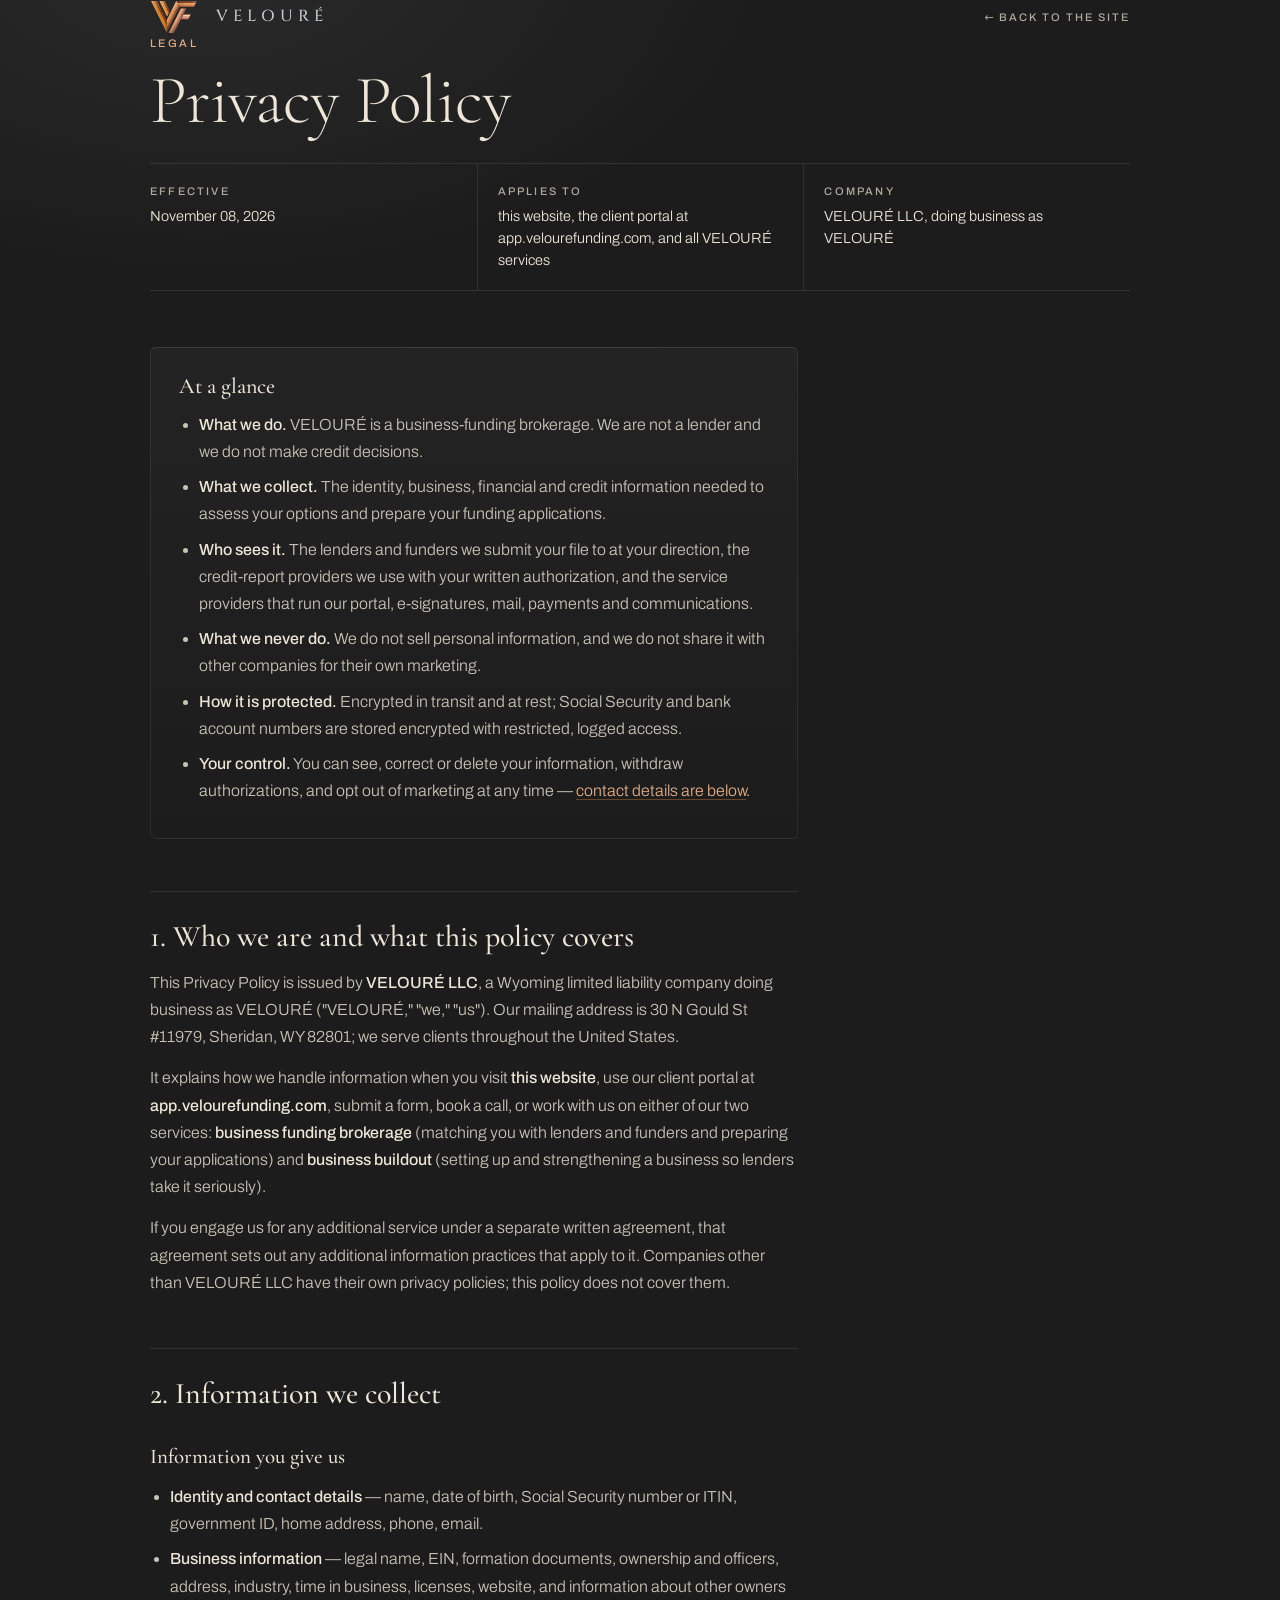
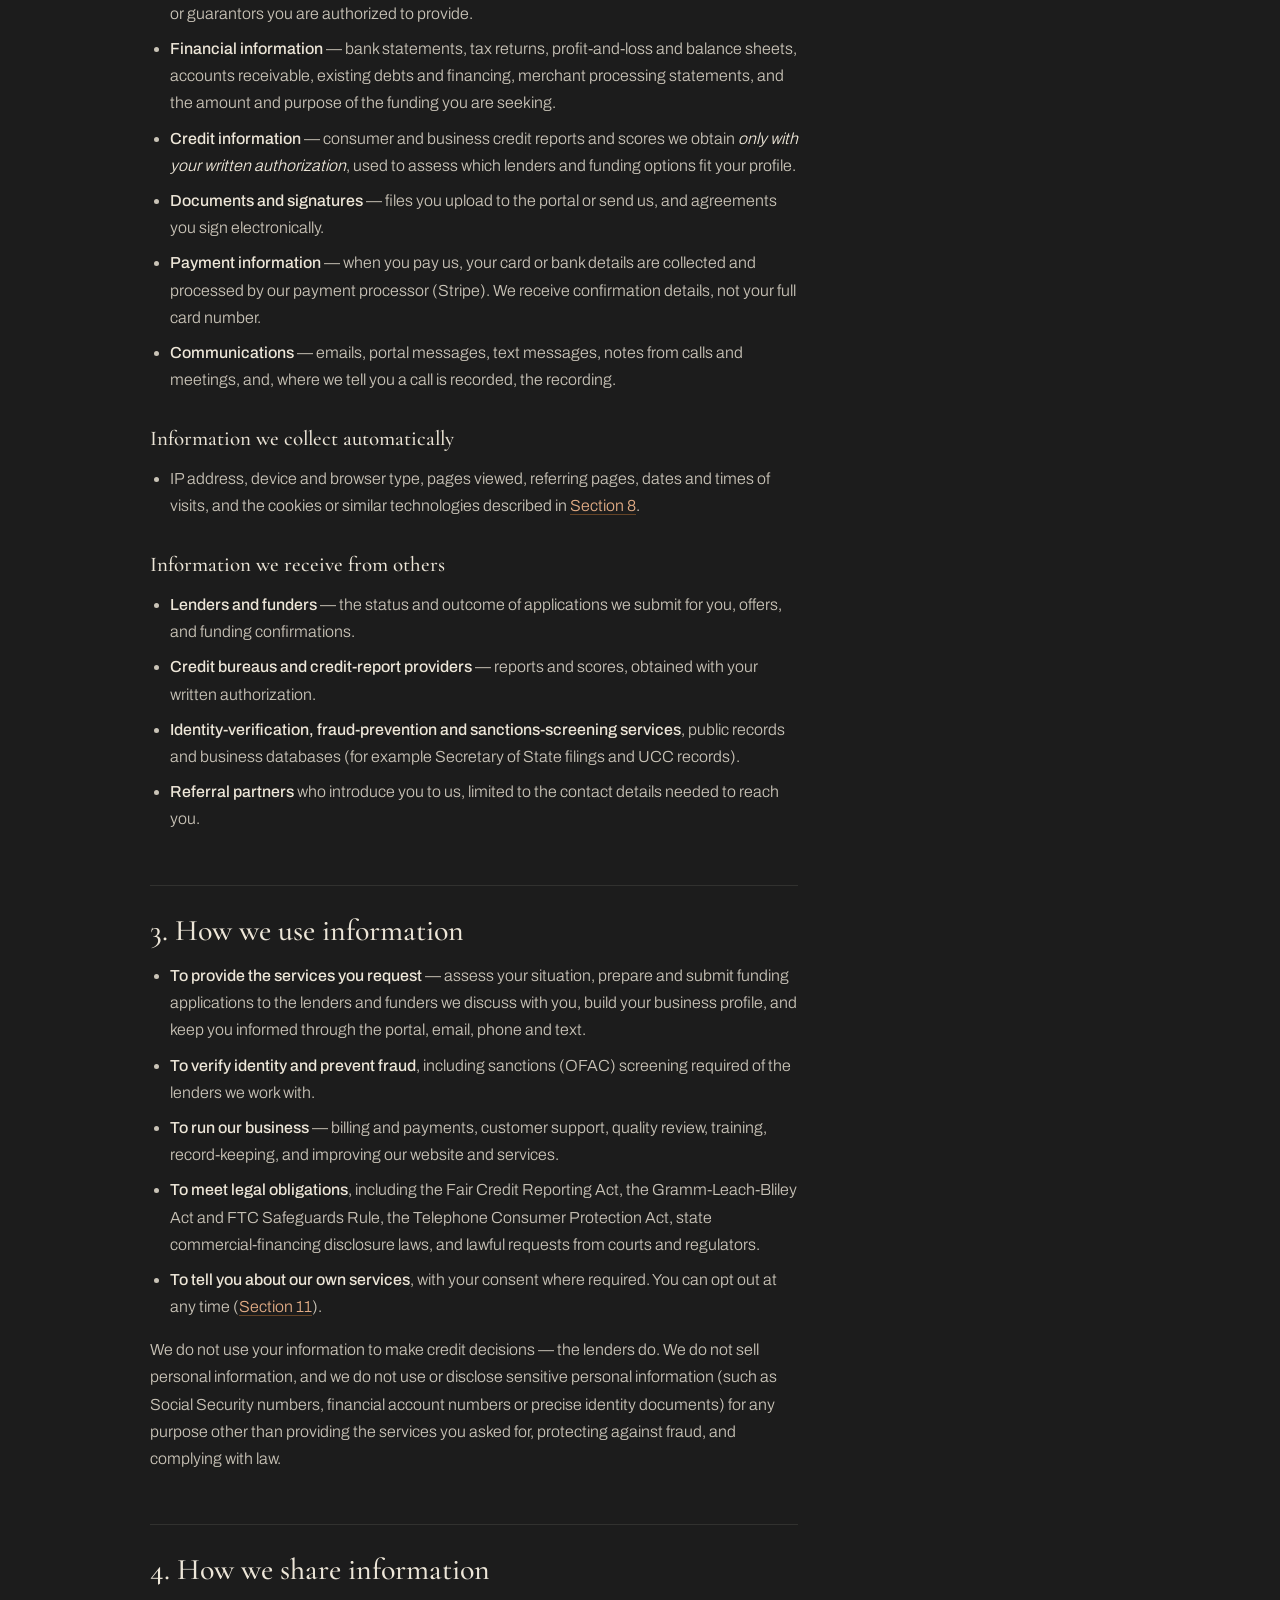
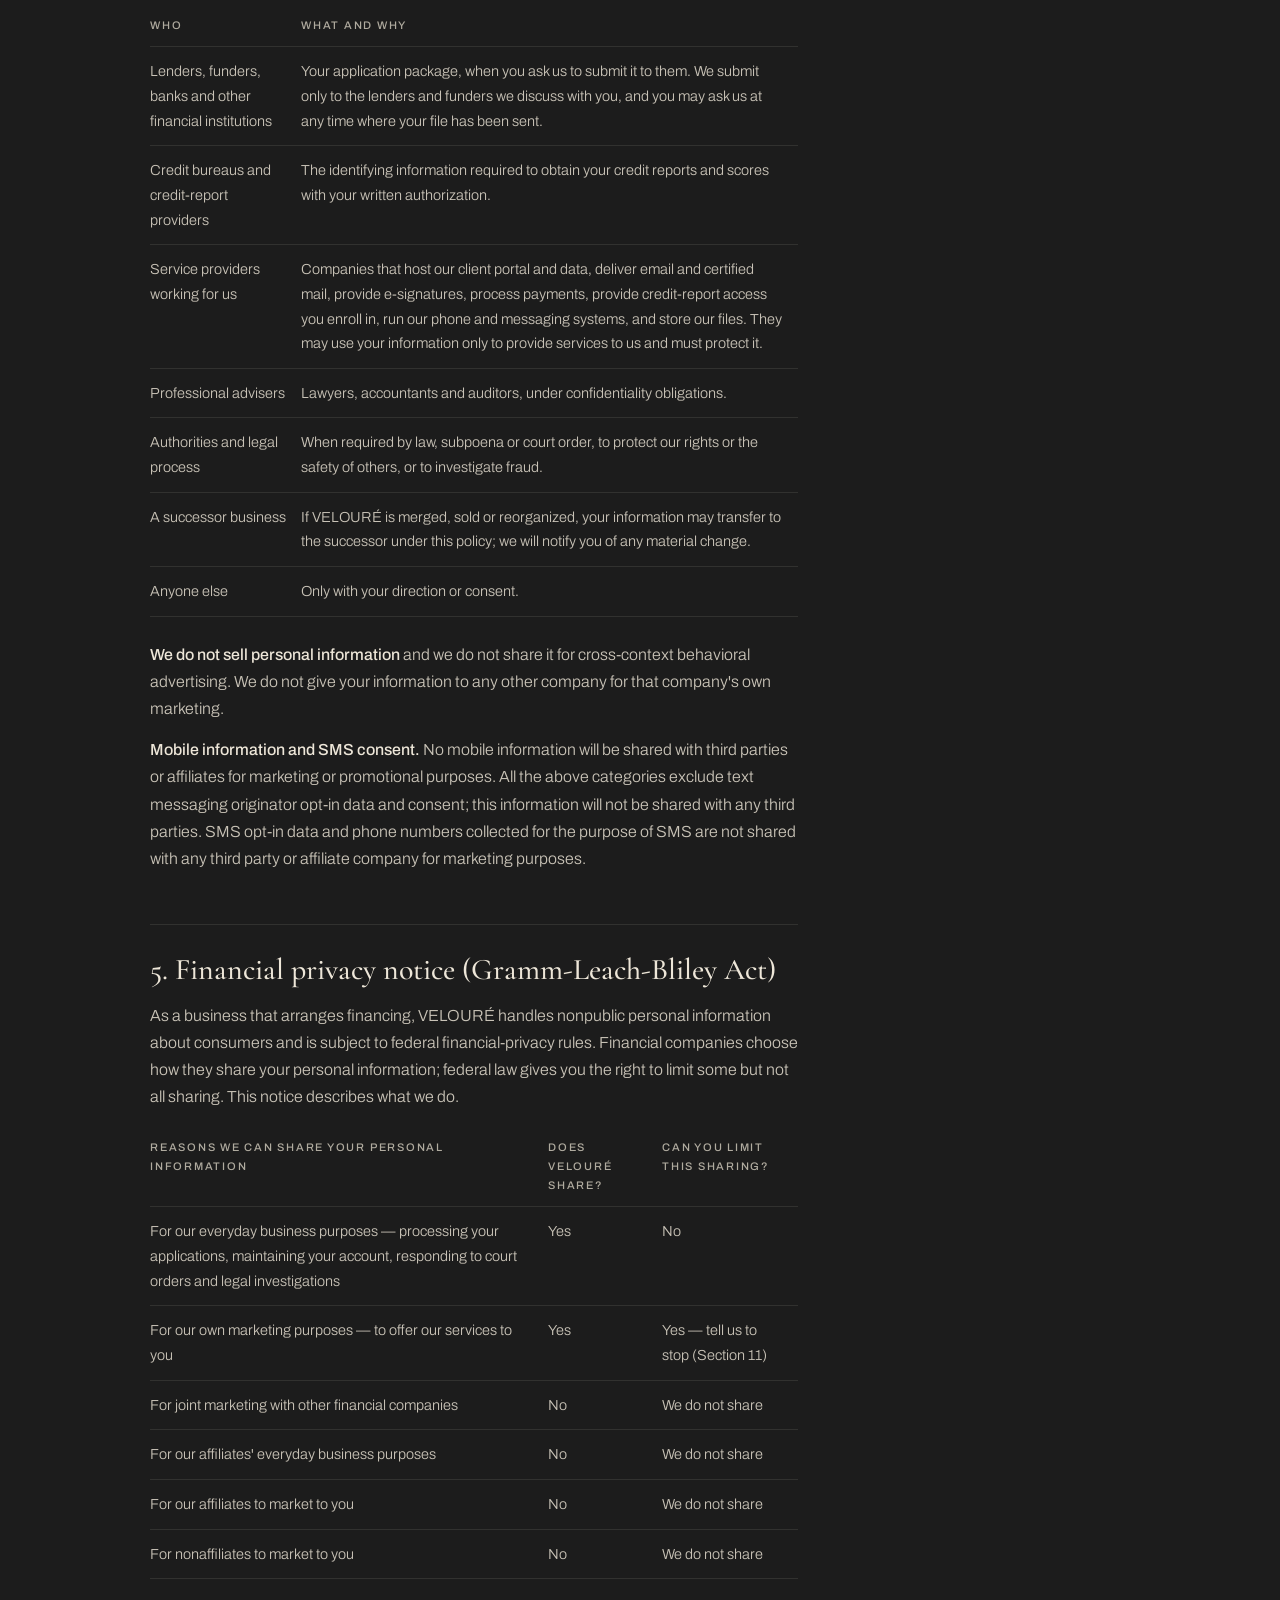
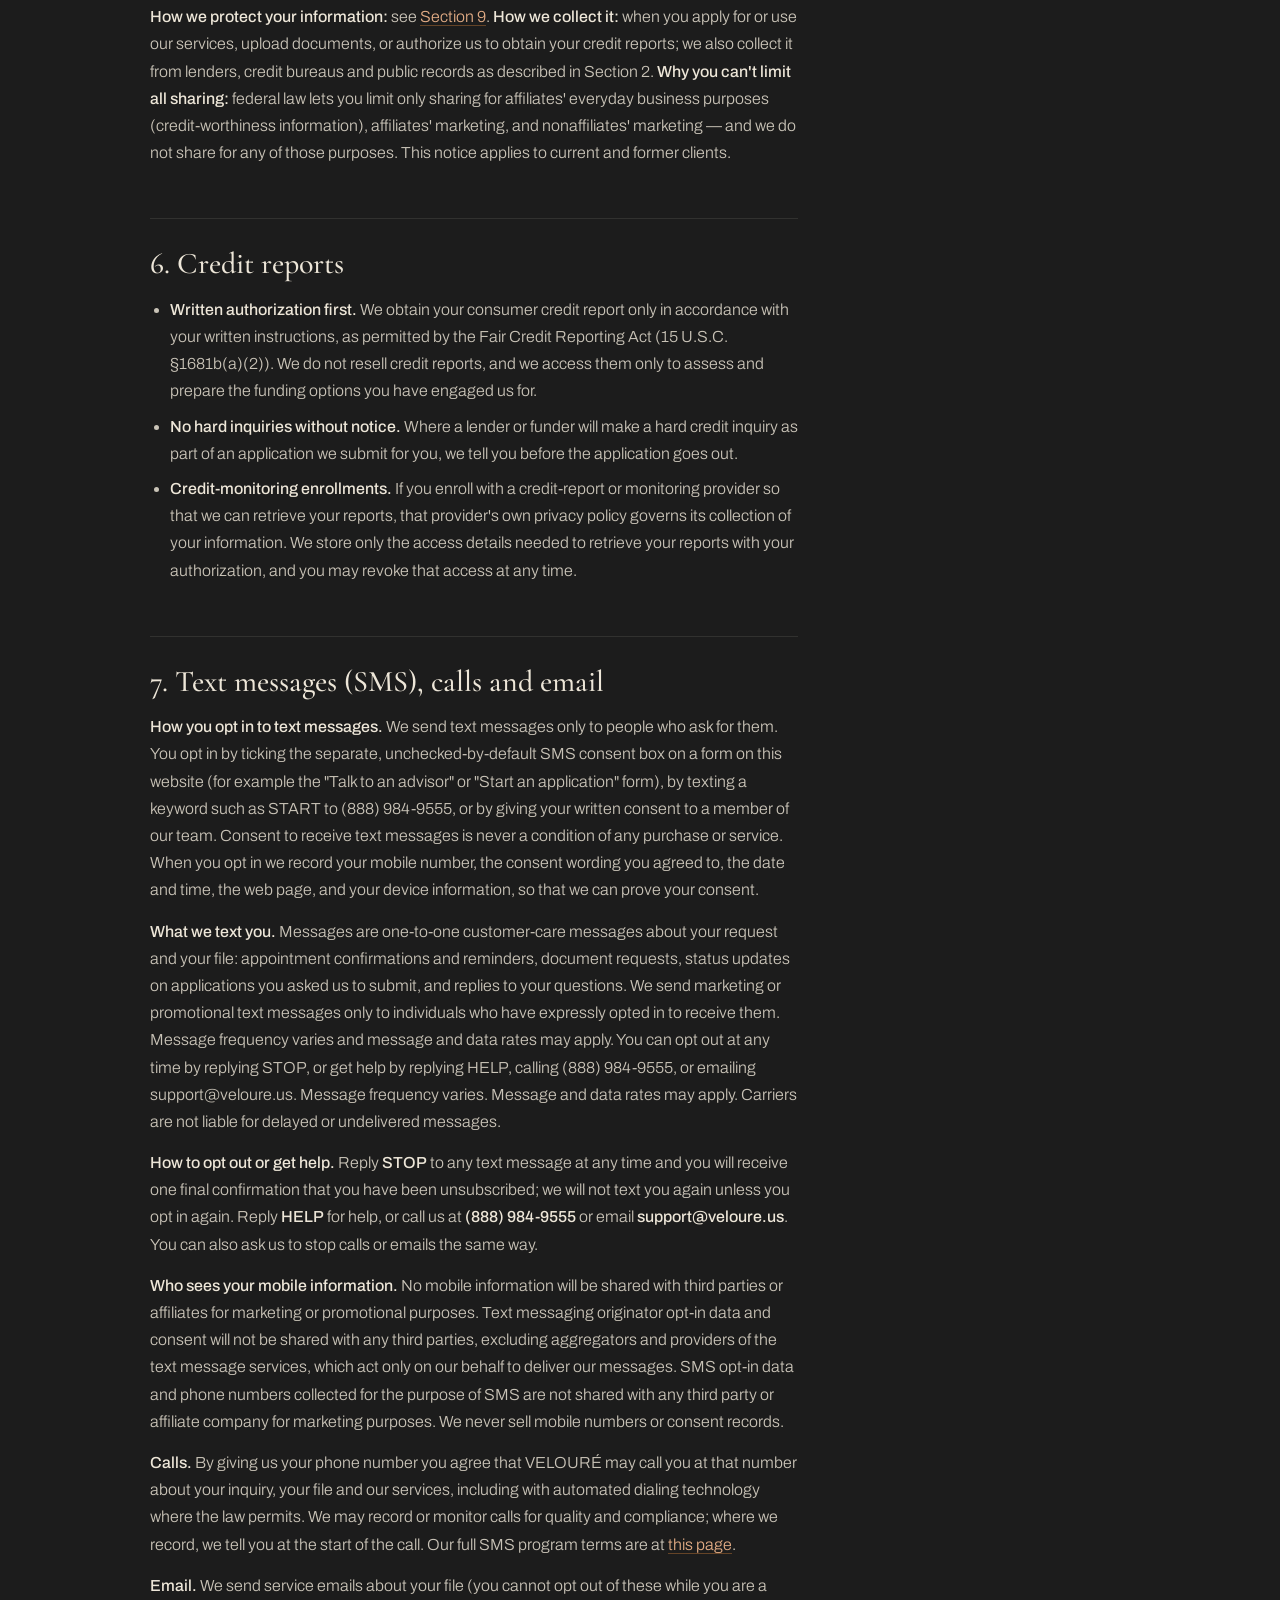
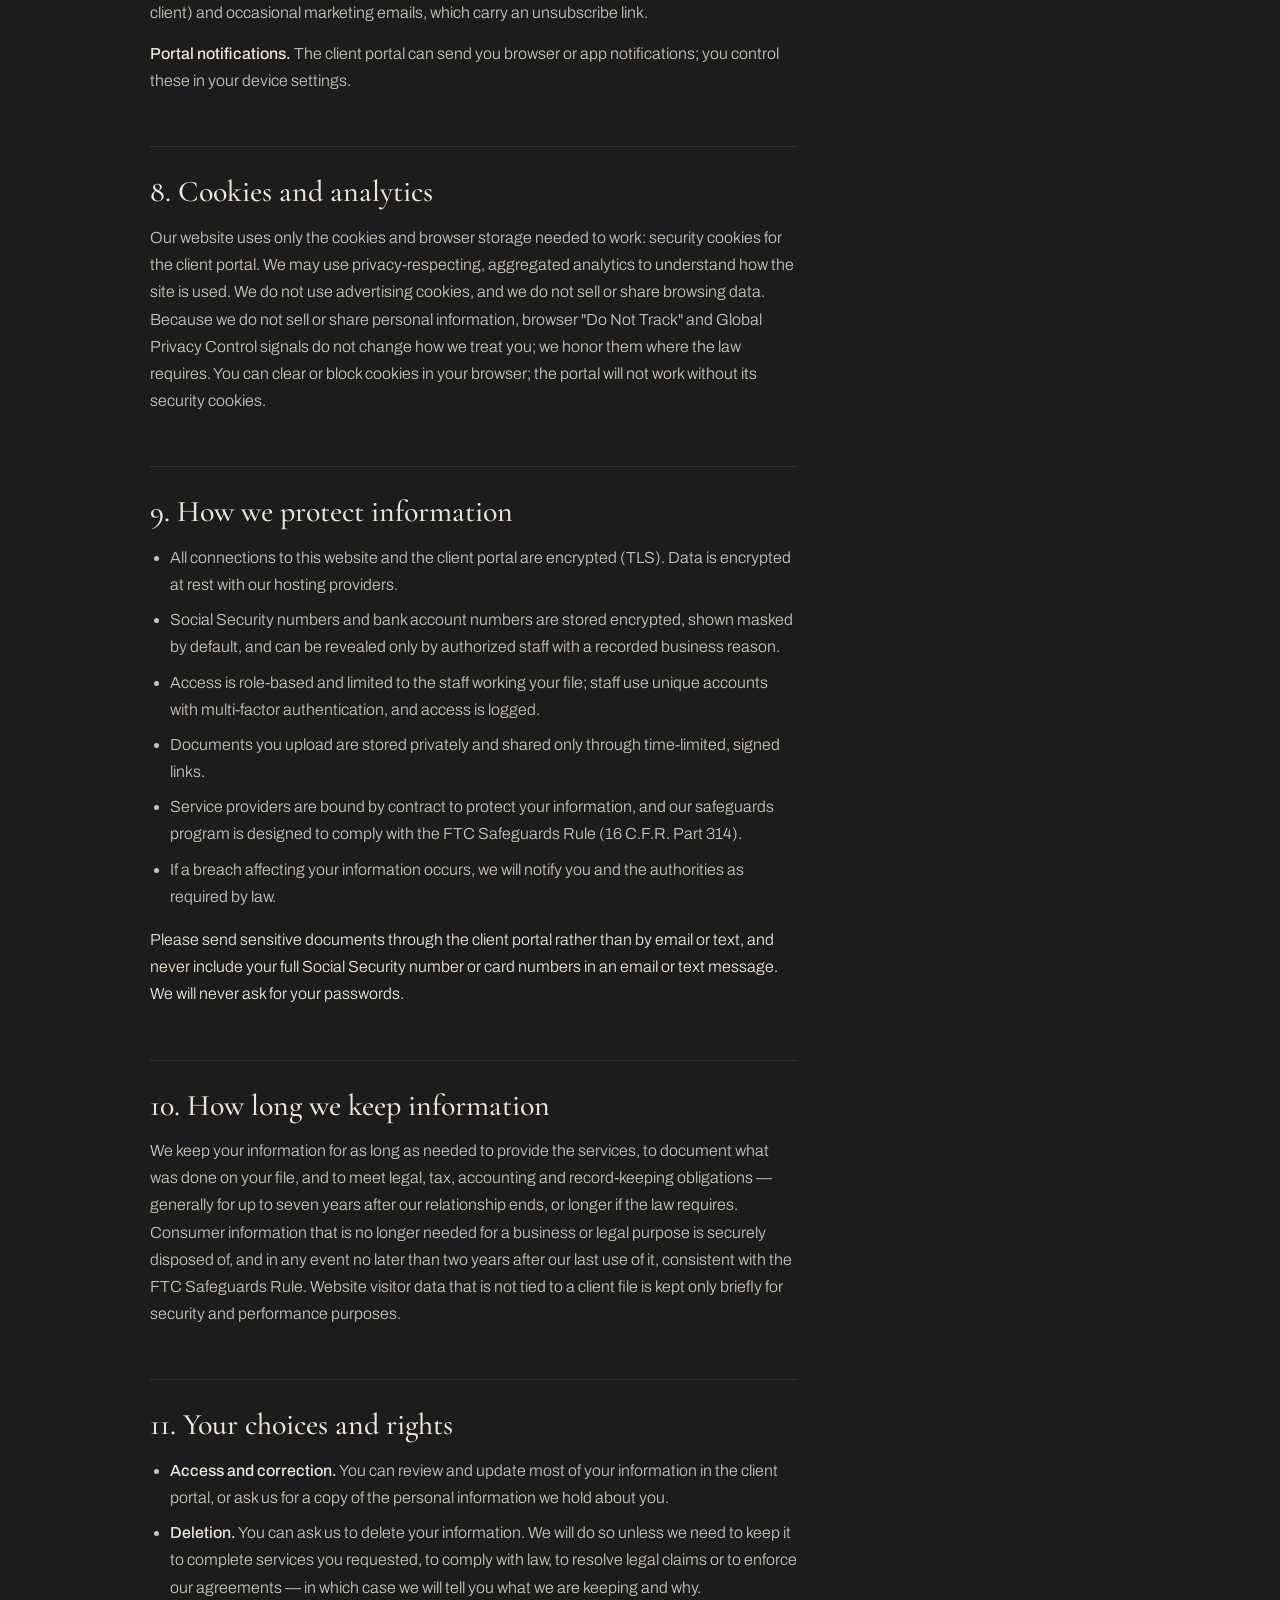
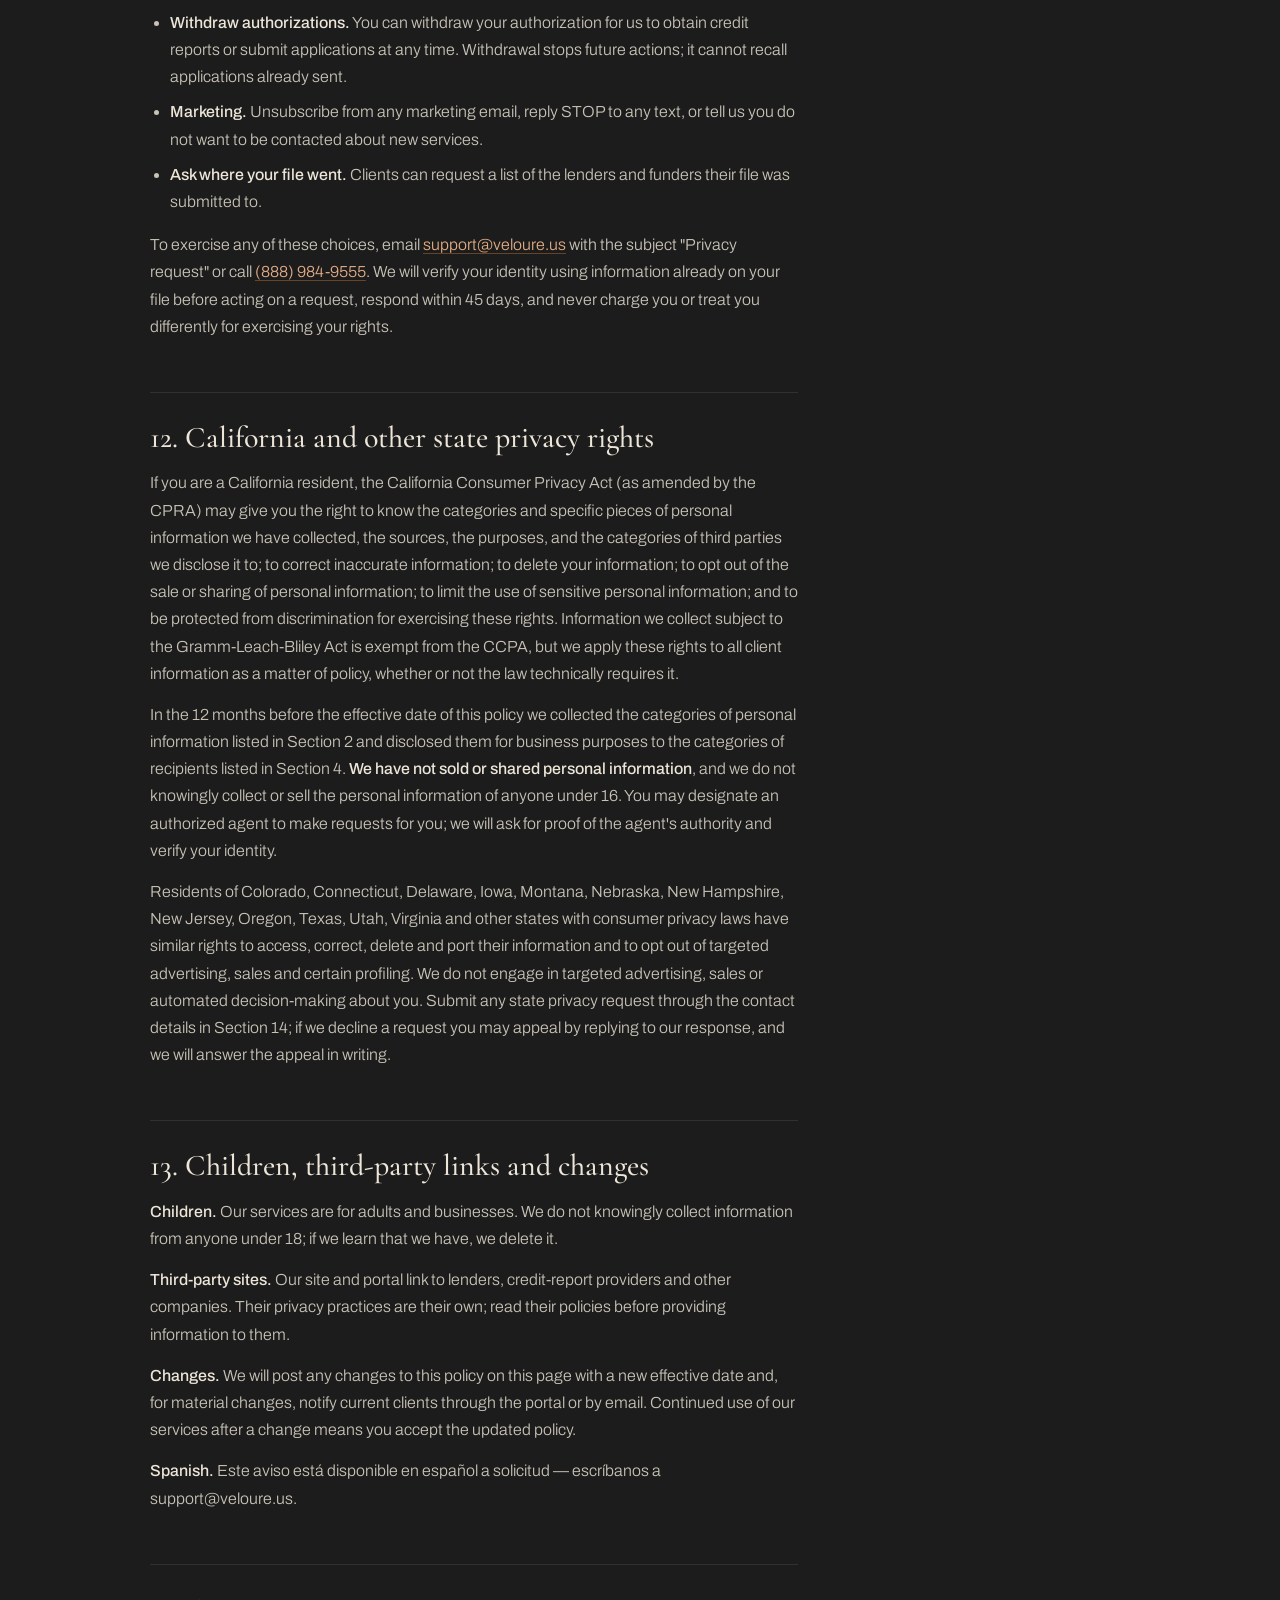
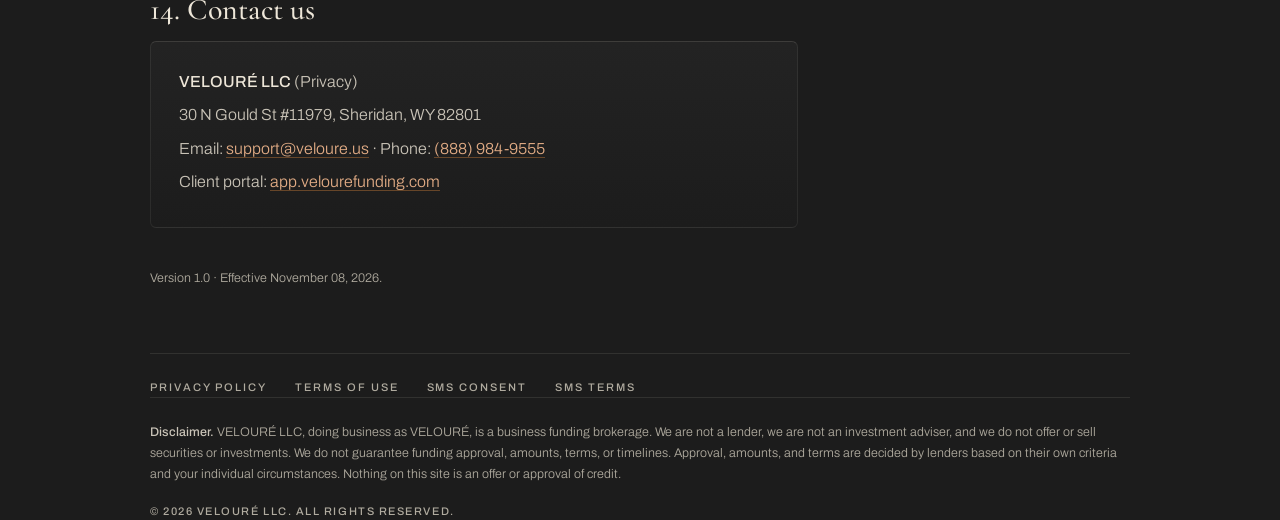
==== commit 1400c40e: "No Orion traces + one support email (rulings 2026-11-19) - Legal pages regenerated: support@veloure." ====
--- a/privacy-policy/index.html
+++ b/privacy-policy/index.html
@@ -27,7 +27,7 @@
     <h1>Privacy Policy</h1>
     <dl class="meta-row">
       <div><dt>Effective</dt><dd>November 08, 2026</dd></div>
-      <div><dt>Applies to</dt><dd>this website, the client portal at app.orioncapitalfunding.com, and all VELOURÉ services</dd></div>
+      <div><dt>Applies to</dt><dd>this website, the client portal at app.velourefunding.com, and all VELOURÉ services</dd></div>
       <div><dt>Company</dt><dd>VELOURÉ LLC, doing business as VELOURÉ</dd></div>
     </dl>
   </header>
@@ -46,7 +46,7 @@
 
     <h2 id="who">1. Who we are and what this policy covers</h2>
     <p>This Privacy Policy is issued by <strong>VELOURÉ LLC</strong>, a Wyoming limited liability company doing business as VELOURÉ ("VELOURÉ," "we," "us"). Our mailing address is 30 N Gould St #11979, Sheridan, WY 82801; we serve clients throughout the United States.</p>
-    <p>It explains how we handle information when you visit <strong>this website</strong>, use our client portal at <strong>app.orioncapitalfunding.com</strong>, submit a form, book a call, or work with us on either of our two services: <strong>business funding brokerage</strong> (matching you with lenders and funders and preparing your applications) and <strong>business buildout</strong> (setting up and strengthening a business so lenders take it seriously).</p>
+    <p>It explains how we handle information when you visit <strong>this website</strong>, use our client portal at <strong>app.velourefunding.com</strong>, submit a form, book a call, or work with us on either of our two services: <strong>business funding brokerage</strong> (matching you with lenders and funders and preparing your applications) and <strong>business buildout</strong> (setting up and strengthening a business so lenders take it seriously).</p>
     <p>If you engage us for any additional service under a separate written agreement, that agreement sets out any additional information practices that apply to it. Companies other than VELOURÉ LLC have their own privacy policies; this policy does not cover them.</p>
 
     <h2 id="collect">2. Information we collect</h2>
@@ -122,8 +122,8 @@
 
     <h2 id="contact-consent">7. Text messages (SMS), calls and email</h2>
     <p><strong>How you opt in to text messages.</strong> We send text messages only to people who ask for them. You opt in by ticking the separate, unchecked-by-default SMS consent box on a form on this website (for example the "Talk to an advisor" or "Start an application" form), by texting a keyword such as START to (888) 984-9555, or by giving your written consent to a member of our team. Consent to receive text messages is never a condition of any purchase or service. When you opt in we record your mobile number, the consent wording you agreed to, the date and time, the web page, and your device information, so that we can prove your consent.</p>
-    <p><strong>What we text you.</strong> Messages are one-to-one customer-care messages about your request and your file: appointment confirmations and reminders, document requests, status updates on applications you asked us to submit, and replies to your questions. We send marketing or promotional text messages only to individuals who have expressly opted in to receive them. Message frequency varies and message and data rates may apply. You can opt out at any time by replying STOP, or get help by replying HELP, calling (888) 984-9555, or emailing support@veloure.com. Message frequency varies. Message and data rates may apply. Carriers are not liable for delayed or undelivered messages.</p>
-    <p><strong>How to opt out or get help.</strong> Reply <strong>STOP</strong> to any text message at any time and you will receive one final confirmation that you have been unsubscribed; we will not text you again unless you opt in again. Reply <strong>HELP</strong> for help, or call us at <strong>(888) 984-9555</strong> or email <strong>support@veloure.com</strong>. You can also ask us to stop calls or emails the same way.</p>
+    <p><strong>What we text you.</strong> Messages are one-to-one customer-care messages about your request and your file: appointment confirmations and reminders, document requests, status updates on applications you asked us to submit, and replies to your questions. We send marketing or promotional text messages only to individuals who have expressly opted in to receive them. Message frequency varies and message and data rates may apply. You can opt out at any time by replying STOP, or get help by replying HELP, calling (888) 984-9555, or emailing support@veloure.us. Message frequency varies. Message and data rates may apply. Carriers are not liable for delayed or undelivered messages.</p>
+    <p><strong>How to opt out or get help.</strong> Reply <strong>STOP</strong> to any text message at any time and you will receive one final confirmation that you have been unsubscribed; we will not text you again unless you opt in again. Reply <strong>HELP</strong> for help, or call us at <strong>(888) 984-9555</strong> or email <strong>support@veloure.us</strong>. You can also ask us to stop calls or emails the same way.</p>
     <p><strong>Who sees your mobile information.</strong> No mobile information will be shared with third parties or affiliates for marketing or promotional purposes. Text messaging originator opt-in data and consent will not be shared with any third parties, excluding aggregators and providers of the text message services, which act only on our behalf to deliver our messages. SMS opt-in data and phone numbers collected for the purpose of SMS are not shared with any third party or affiliate company for marketing purposes. We never sell mobile numbers or consent records.</p>
     <p><strong>Calls.</strong> By giving us your phone number you agree that VELOURÉ may call you at that number about your inquiry, your file and our services, including with automated dialing technology where the law permits. We may record or monitor calls for quality and compliance; where we record, we tell you at the start of the call. Our full SMS program terms are at <a href="../sms-terms/">this page</a>.</p>
     <p><strong>Email.</strong> We send service emails about your file (you cannot opt out of these while you are a client) and occasional marketing emails, which carry an unsubscribe link.</p>
@@ -154,7 +154,7 @@
       <li><strong>Marketing.</strong> Unsubscribe from any marketing email, reply STOP to any text, or tell us you do not want to be contacted about new services.</li>
       <li><strong>Ask where your file went.</strong> Clients can request a list of the lenders and funders their file was submitted to.</li>
     </ul>
-    <p>To exercise any of these choices, email <a href="mailto:support@veloure.com">support@veloure.com</a> with the subject "Privacy request" or call <a href="tel:+18889849555">(888) 984-9555</a>. We will verify your identity using information already on your file before acting on a request, respond within 45 days, and never charge you or treat you differently for exercising your rights.</p>
+    <p>To exercise any of these choices, email <a href="mailto:support@veloure.us">support@veloure.us</a> with the subject "Privacy request" or call <a href="tel:+18889849555">(888) 984-9555</a>. We will verify your identity using information already on your file before acting on a request, respond within 45 days, and never charge you or treat you differently for exercising your rights.</p>
 
     <h2 id="california">12. California and other state privacy rights</h2>
     <p>If you are a California resident, the California Consumer Privacy Act (as amended by the CPRA) may give you the right to know the categories and specific pieces of personal information we have collected, the sources, the purposes, and the categories of third parties we disclose it to; to correct inaccurate information; to delete your information; to opt out of the sale or sharing of personal information; to limit the use of sensitive personal information; and to be protected from discrimination for exercising these rights. Information we collect subject to the Gramm-Leach-Bliley Act is exempt from the CCPA, but we apply these rights to all client information as a matter of policy, whether or not the law technically requires it.</p>
@@ -165,14 +165,14 @@
     <p><strong>Children.</strong> Our services are for adults and businesses. We do not knowingly collect information from anyone under 18; if we learn that we have, we delete it.</p>
     <p><strong>Third-party sites.</strong> Our site and portal link to lenders, credit-report providers and other companies. Their privacy practices are their own; read their policies before providing information to them.</p>
     <p><strong>Changes.</strong> We will post any changes to this policy on this page with a new effective date and, for material changes, notify current clients through the portal or by email. Continued use of our services after a change means you accept the updated policy.</p>
-    <p><strong>Spanish.</strong> Este aviso está disponible en español a solicitud — escríbanos a support@veloure.com.</p>
+    <p><strong>Spanish.</strong> Este aviso está disponible en español a solicitud — escríbanos a support@veloure.us.</p>
 
     <h2 id="contact">14. Contact us</h2>
     <div class="card">
       <p><strong>VELOURÉ LLC</strong> (Privacy)</p>
       <p>30 N Gould St #11979, Sheridan, WY 82801</p>
-      <p>Email: <a href="mailto:support@veloure.com">support@veloure.com</a> · Phone: <a href="tel:+18889849555">(888) 984-9555</a></p>
-      <p>Client portal: <a href="https://app.orioncapitalfunding.com">app.orioncapitalfunding.com</a></p>
+      <p>Email: <a href="mailto:support@veloure.us">support@veloure.us</a> · Phone: <a href="tel:+18889849555">(888) 984-9555</a></p>
+      <p>Client portal: <a href="https://app.velourefunding.com">app.velourefunding.com</a></p>
     </div>
     <p class="meta">Version 1.0 · Effective November 08, 2026.</p>
   </article>
